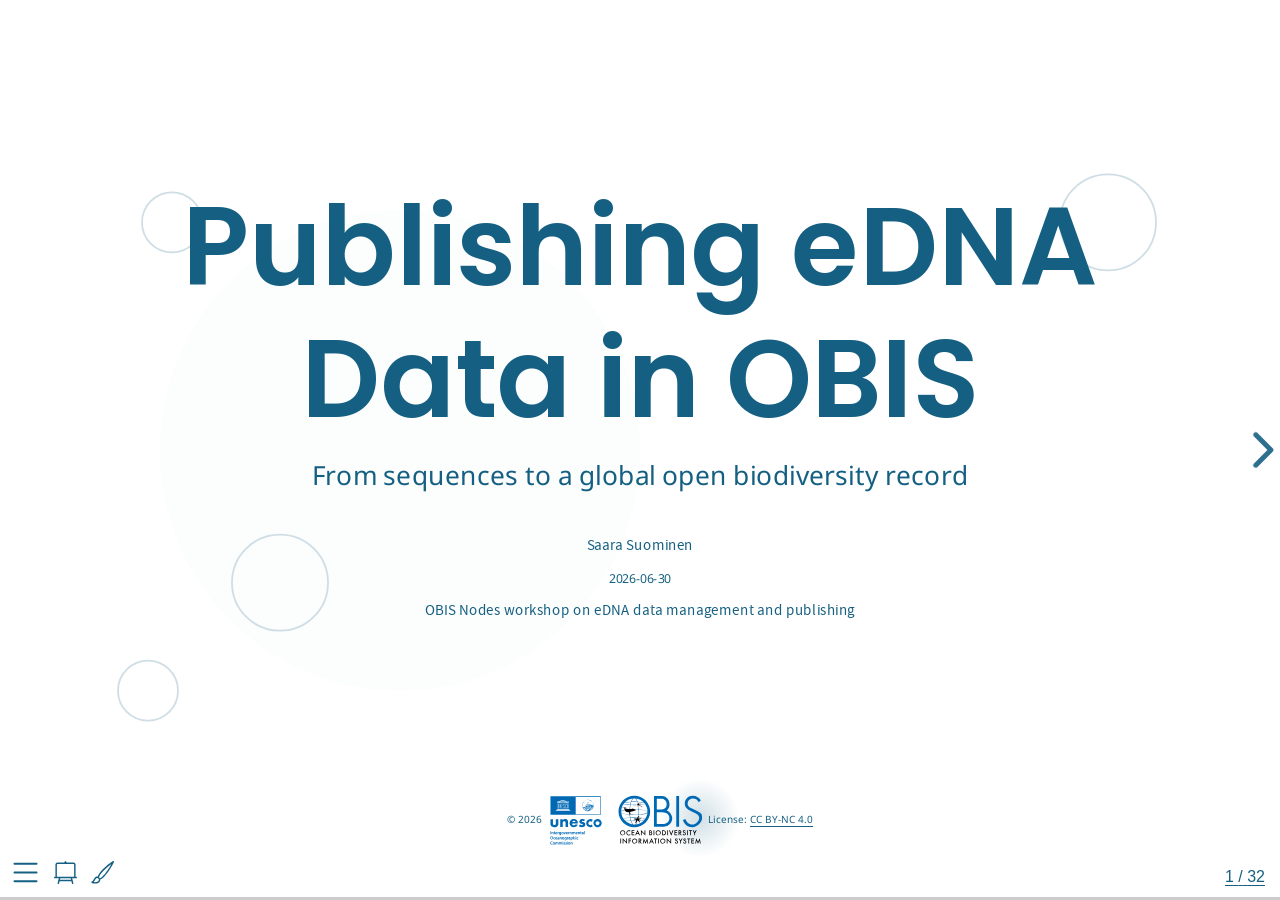
==== index.html @ 12ae2641 "deploy: 3bee31efe54fed327ced9668c7b5ffea0c33f665" ====
<!DOCTYPE html>
<html lang="en"><head>
<script src="site_libs/clipboard/clipboard.min.js"></script>
<script src="site_libs/quarto-html/tabby.min.js"></script>
<script src="site_libs/quarto-html/popper.min.js"></script>
<script src="site_libs/quarto-html/tippy.umd.min.js"></script>
<link href="site_libs/quarto-html/tippy.css" rel="stylesheet">
<link href="site_libs/quarto-html/light-border.css" rel="stylesheet">
<link href="site_libs/quarto-html/quarto-syntax-highlighting-15634bcf2e68342d4ad2dfa704d543f6.css" rel="stylesheet" id="quarto-text-highlighting-styles">
<script src="site_libs/quarto-contrib/glightbox/glightbox.min.js"></script>
<link href="site_libs/quarto-contrib/glightbox/glightbox.min.css" rel="stylesheet">
<link href="site_libs/quarto-contrib/glightbox/lightbox.css" rel="stylesheet"><meta charset="utf-8">
  <meta name="generator" content="quarto-1.9.38">

  <meta name="author" content="Saara Suominen">
  <meta name="dcterms.date" content="2026-06-30">
  <title>Publishing eDNA data in OBIS – Publishing eDNA Data in OBIS</title>
  <meta name="apple-mobile-web-app-capable" content="yes">
  <meta name="apple-mobile-web-app-status-bar-style" content="black-translucent">
  <meta name="viewport" content="width=device-width, initial-scale=1.0, maximum-scale=1.0, user-scalable=no, minimal-ui">
  <link rel="stylesheet" href="site_libs/revealjs/dist/reset.css">
  <link rel="stylesheet" href="site_libs/revealjs/dist/reveal.css">
  <style>
    /* Default styles provided by pandoc.
    ** See https://pandoc.org/MANUAL.html#variables-for-html for config info.
    */
    code{white-space: pre-wrap;}
    span.smallcaps{font-variant: small-caps;}
    div.columns{display: flex; gap: min(4vw, 1.5em);}
    div.column{flex: auto; overflow-x: auto;}
    div.hanging-indent{margin-left: 1.5em; text-indent: -1.5em;}
    ul.task-list{list-style: none;}
    ul.task-list li input[type="checkbox"] {
      width: 0.8em;
      margin: 0 0.8em 0.2em -1em; /* quarto-specific, see https://github.com/quarto-dev/quarto-cli/issues/4556 */ 
      vertical-align: middle;
    }
    /* CSS for syntax highlighting */
    html { -webkit-text-size-adjust: 100%; }
    pre > code.sourceCode { white-space: pre; position: relative; }
    pre > code.sourceCode > span { display: inline-block; line-height: 1.25; }
    pre > code.sourceCode > span:empty { height: 1.2em; }
    .sourceCode { overflow: visible; }
    code.sourceCode > span { color: inherit; text-decoration: inherit; }
    div.sourceCode { margin: 1em 0; }
    pre.sourceCode { margin: 0; }
    @media screen {
    div.sourceCode { overflow: auto; }
    }
    @media print {
    pre > code.sourceCode { white-space: pre-wrap; }
    pre > code.sourceCode > span { text-indent: -5em; padding-left: 5em; }
    }
    pre.numberSource code
      { counter-reset: source-line 0; }
    pre.numberSource code > span
      { position: relative; left: -4em; counter-increment: source-line; }
    pre.numberSource code > span > a:first-child::before
      { content: counter(source-line);
        position: relative; left: -1em; text-align: right; vertical-align: baseline;
        border: none; display: inline-block;
        -webkit-touch-callout: none; -webkit-user-select: none;
        -khtml-user-select: none; -moz-user-select: none;
        -ms-user-select: none; user-select: none;
        padding: 0 4px; width: 4em;
        color: #aaaaaa;
      }
    pre.numberSource { margin-left: 3em; border-left: 1px solid #aaaaaa;  padding-left: 4px; }
    div.sourceCode
      { color: #003b4f; background-color: #f1f3f5; }
    @media screen {
    pre > code.sourceCode > span > a:first-child::before { text-decoration: underline; }
    }
    code span { color: #003b4f; } /* Normal */
    code span.al { color: #ad0000; } /* Alert */
    code span.an { color: #5e5e5e; } /* Annotation */
    code span.at { color: #657422; } /* Attribute */
    code span.bn { color: #ad0000; } /* BaseN */
    code span.bu { } /* BuiltIn */
    code span.cf { color: #003b4f; font-weight: bold; } /* ControlFlow */
    code span.ch { color: #20794d; } /* Char */
    code span.cn { color: #8f5902; } /* Constant */
    code span.co { color: #5e5e5e; } /* Comment */
    code span.cv { color: #5e5e5e; font-style: italic; } /* CommentVar */
    code span.do { color: #5e5e5e; font-style: italic; } /* Documentation */
    code span.dt { color: #ad0000; } /* DataType */
    code span.dv { color: #ad0000; } /* DecVal */
    code span.er { color: #ad0000; } /* Error */
    code span.ex { } /* Extension */
    code span.fl { color: #ad0000; } /* Float */
    code span.fu { color: #4758ab; } /* Function */
    code span.im { color: #00769e; } /* Import */
    code span.in { color: #5e5e5e; } /* Information */
    code span.kw { color: #003b4f; font-weight: bold; } /* Keyword */
    code span.op { color: #5e5e5e; } /* Operator */
    code span.ot { color: #003b4f; } /* Other */
    code span.pp { color: #ad0000; } /* Preprocessor */
    code span.sc { color: #5e5e5e; } /* SpecialChar */
    code span.ss { color: #20794d; } /* SpecialString */
    code span.st { color: #20794d; } /* String */
    code span.va { color: #111111; } /* Variable */
    code span.vs { color: #20794d; } /* VerbatimString */
    code span.wa { color: #5e5e5e; font-style: italic; } /* Warning */
  </style>
  <link rel="stylesheet" href="site_libs/revealjs/dist/theme/quarto-2c571535081efe4aded98407bafecb82.css">
  <link rel="stylesheet" href="custom.css">
  <link href="site_libs/revealjs/plugin/quarto-line-highlight/line-highlight.css" rel="stylesheet">
  <link href="site_libs/revealjs/plugin/reveal-menu/menu.css" rel="stylesheet">
  <link href="site_libs/revealjs/plugin/reveal-menu/quarto-menu.css" rel="stylesheet">
  <link href="site_libs/revealjs/plugin/reveal-chalkboard/font-awesome/css/all.css" rel="stylesheet">
  <link href="site_libs/revealjs/plugin/reveal-chalkboard/style.css" rel="stylesheet">
  <link href="site_libs/revealjs/plugin/quarto-support/footer.css" rel="stylesheet">
  <style type="text/css">
    .reveal div.sourceCode {
      margin: 0;
      overflow: auto;
    }
    .reveal div.hanging-indent {
      margin-left: 1em;
      text-indent: -1em;
    }
    .reveal .slide:not(.center) {
      height: 100%;
    }
    .reveal .slide.scrollable {
      overflow-y: auto;
    }
    .reveal .footnotes {
      height: 100%;
      overflow-y: auto;
    }
    .reveal .slide .absolute {
      position: absolute;
      display: block;
    }
    .reveal .footnotes ol {
      counter-reset: ol;
      list-style-type: none; 
      margin-left: 0;
    }
    .reveal .footnotes ol li:before {
      counter-increment: ol;
      content: counter(ol) ". "; 
    }
    .reveal .footnotes ol li > p:first-child {
      display: inline-block;
    }
    .reveal .slide ul,
    .reveal .slide ol {
      margin-bottom: 0.5em;
    }
    .reveal .slide ul li,
    .reveal .slide ol li {
      margin-top: 0.4em;
      margin-bottom: 0.2em;
    }
    .reveal .slide ul[role="tablist"] li {
      margin-bottom: 0;
    }
    .reveal .slide ul li > *:first-child,
    .reveal .slide ol li > *:first-child {
      margin-block-start: 0;
    }
    .reveal .slide ul li > *:last-child,
    .reveal .slide ol li > *:last-child {
      margin-block-end: 0;
    }
    .reveal .slide .columns:nth-child(3) {
      margin-block-start: 0.8em;
    }
    .reveal blockquote {
      box-shadow: none;
    }
    .reveal .tippy-content>* {
      margin-top: 0.2em;
      margin-bottom: 0.7em;
    }
    .reveal .tippy-content>*:last-child {
      margin-bottom: 0.2em;
    }
    .reveal .slide > img.stretch.quarto-figure-center,
    .reveal .slide > img.r-stretch.quarto-figure-center {
      display: block;
      margin-left: auto;
      margin-right: auto; 
    }
    .reveal .slide > img.stretch.quarto-figure-left,
    .reveal .slide > img.r-stretch.quarto-figure-left  {
      display: block;
      margin-left: 0;
      margin-right: auto; 
    }
    .reveal .slide > img.stretch.quarto-figure-right,
    .reveal .slide > img.r-stretch.quarto-figure-right  {
      display: block;
      margin-left: auto;
      margin-right: 0; 
    }
  </style>
  <link rel="stylesheet" href="https://cdnjs.cloudflare.com/ajax/libs/font-awesome/6.4.0/css/all.min.css">
</head>
<body class="quarto-light">
  <div class="reveal">
    <div class="slides">

<section id="title-slide" class="quarto-title-block center">
  <h1 class="title">Publishing eDNA Data in OBIS</h1>
  <p class="subtitle">From sequences to a global open biodiversity record</p>

<div class="quarto-title-authors">
<div class="quarto-title-author">
<div class="quarto-title-author-name">
Saara Suominen 
</div>
</div>
</div>

  <p class="date">2026-06-30</p>
</section>
<section>
<section id="agenda" class="title-slide slide level1 center">
<h1>Agenda</h1>
<table class="caption-top">
<thead>
<tr class="header">
<th>Time (min)</th>
<th></th>
</tr>
</thead>
<tbody>
<tr class="odd">
<td>00:00</td>
<td>Welcome and housekeeping</td>
</tr>
<tr class="even">
<td>00:10</td>
<td>Introduction to DNA-derived data</td>
</tr>
<tr class="odd">
<td>00:30</td>
<td>Dataset exercise introduction</td>
</tr>
<tr class="even">
<td>00:35</td>
<td>Exercise: samples.xlsx (Event &amp; eMoF table)</td>
</tr>
<tr class="odd">
<td>00:45</td>
<td>Exercise: seqtab.txt (Occurrence)</td>
</tr>
<tr class="even">
<td>01:00</td>
<td>Exercise: taxonomy.txt (Occurrence)</td>
</tr>
<tr class="odd">
<td>01:15</td>
<td>Exercise: sequences (DNA-derived data)</td>
</tr>
<tr class="even">
<td>01:25</td>
<td>Exercise: methods (DNA-derived data)</td>
</tr>
<tr class="odd">
<td>01:35</td>
<td>Q &amp; A</td>
</tr>
</tbody>
</table>
</section>
<section id="what-is-obis" class="slide level2 center">
<h2>What is OBIS?</h2>
<div class="columns">
<div class="column" style="width:60%;">
<p><strong>Ocean Biodiversity Information System</strong></p>
<ul>
<li>Global open-access data system for marine life<br>
</li>
<li>UNESCO Intergovernmental Oceanographic Commission<br>
</li>
<li>&gt; 199 M occurrence records from &gt;7,000 datasets<br>
</li>
<li>Data flows to GBIF — easy to publish once, reach both</li>
</ul>
<p><em>Free to use. Free to contribute.</em></p>
</div><div class="column" style="width:40%;">
<p><a href="https://manual.obis.org/images/logo_simple.png" class="lightbox" data-gallery="quarto-lightbox-gallery-1"><img data-src="https://manual.obis.org/images/logo_simple.png"></a></p>
<p>🌐 <a href="https://obis.org">obis.org</a><br>
📖 <a href="https://manual.obis.org">manual.obis.org</a></p>
</div></div>
<aside class="notes">
<p>OBIS is endorsed by UNESCO’s IOC. Data published there can flow to GBIF as well, giving you double visibility with a single submission. Emphasize that OBIS is not just a repository but actively feeds into global biodiversity assessments, climate analyses, and conservation planning.</p>
<style type="text/css">
        span.MJX_Assistive_MathML {
          position:absolute!important;
          clip: rect(1px, 1px, 1px, 1px);
          padding: 1px 0 0 0!important;
          border: 0!important;
          height: 1px!important;
          width: 1px!important;
          overflow: hidden!important;
          display:block!important;
      }</style></aside>
</section>
<section id="a-mature-global-community" class="slide level2 center">
<h2>A Mature Global Community</h2>
<link href="https://unpkg.com/maplibre-gl@3.1.0/dist/maplibre-gl.css" rel="stylesheet">
<script src="https://unpkg.com/maplibre-gl@3.1.0/dist/maplibre-gl.js"></script>
<script src="obis_nodes_map.js"></script>
<div id="nodesmap" style="position: absolute; top: 100px; left: 0; width: 100%; height: 80%; opacity: 0.25; z-index: 1;">

</div>
<div style="position: relative; z-index: 10;">
<p>OBIS is the world’s largest <strong>open-access repository</strong><br>for marine biodiversity data.</p>
<p><br> <br></p>
<div style="text-align: right;">
<p><strong>36 nodes</strong> <br> across <strong>99 countries</strong> <br> representing <strong>1,000+ institutions</strong> <br> and <strong>6,000+ scientists</strong>.</p>
</div>
</div>
<script>
setTimeout(() => initOBISMap('nodesmap', '#156082'), 300);
</script>
<aside class="notes">
<p>OBIS sits within UNESCO’s IOC (IODE, est. 1961), working alongside ODIS for interoperability and OTGA for training. Strong partnerships include GBIF, TDWG, EMODnet, GOOS, and DataONE.</p>
<p>Current stats: 136M species observations, 12M records from ABNJ, 28M DNA sequences (Jan 2026).</p>
<p>This data supports multiple agreements: Paris Agreement, 30x30, GBF (Targets 3, 6, 8, 20, 21), SDG14, and now BBNJ.</p>
<p>Recognition: CBD COP16 recognized OBIS, GOOS, and ODIS as ocean components of the Global Biodiversity Observing System.</p>
<p>OBIS is listed in KMGBF Targets 20 and 21.</p>
<p>OBIS data supports: IPBES Global Assessment, UN World Ocean Assessments, UNESCO IOC Global HAB reports, State of the Ocean reports, TWAP Open Ocean component (UNEP), and CBD EBSA.</p>
<style type="text/css">
        span.MJX_Assistive_MathML {
          position:absolute!important;
          clip: rect(1px, 1px, 1px, 1px);
          padding: 1px 0 0 0!important;
          border: 0!important;
          height: 1px!important;
          width: 1px!important;
          overflow: hidden!important;
          display:block!important;
      }</style></aside>
</section>
<section id="edna-data-in-obis" class="slide level2 center">
<h2>eDNA data in OBIS</h2>
<div class="quarto-figure quarto-figure-center">
<figure>
<p><a href="assets/OBISnumbers202606.png" class="lightbox" data-gallery="quarto-lightbox-gallery-2"><img data-src="assets/OBISnumbers202606.png" class="quarto-figure quarto-figure-center" style="width:80.0%"></a></p>
</figure>
</div>
<ul>
<li>OBIS currently holds 128 datasets with eDNA-derived occurrences, including 44,5 million records</li>
<li>That is 1.8% of all datasets, but 22% of all occurrence records in OBIS</li>
</ul>
<aside class="notes">
<p>OBIS is endorsed by UNESCO’s IOC. Data published there can flow to GBIF as well, giving you double visibility with a single submission. Emphasize that OBIS is not just a repository but actively feeds into global biodiversity assessments, climate analyses, and conservation planning.</p>
<style type="text/css">
        span.MJX_Assistive_MathML {
          position:absolute!important;
          clip: rect(1px, 1px, 1px, 1px);
          padding: 1px 0 0 0!important;
          border: 0!important;
          height: 1px!important;
          width: 1px!important;
          overflow: hidden!important;
          display:block!important;
      }</style></aside>
</section>
<section id="what-is-environmental-dna-metabarcoding" class="slide level2 center">
<h2>What is Environmental DNA Metabarcoding?</h2>
<div class="columns">
<div class="column" style="width:45%;">
<p><strong>Environmental DNA (eDNA)</strong></p>
<blockquote>
<p><em>“Any DNA collected from an environmental sample without first isolating targeted organisms”</em><br>
— Taberlet 2012</p>
</blockquote>
<ul>
<li>Environments: water, soil, sediment, air</li>
<li>Free DNA, particle-bound DNA, organelles, cells, tissue</li>
<li>From viruses to fish, crustaceans, and plants</li>
</ul>
</div><div class="column" style="width:55%;">
<div class="callout callout-note no-icon callout-titled callout-style-default">
<div class="callout-body">
<div class="callout-title">
<p><strong><span style="color:#02C39A">Barcoding</span> + <span style="color:#E8A020">Meta</span></strong></p>
</div>
<div class="callout-content">
<p><strong>Barcoding</strong> = species ID via a genetic marker sequence<br>
<strong>Meta</strong> = all together (all organisms at once)</p>
</div>
</div>
</div>
<div class="callout callout-tip no-icon callout-titled callout-style-default">
<div class="callout-body">
<div class="callout-title">
<p><strong>Choosing the right barcode</strong></p>
</div>
<div class="callout-content">
<ul>
<li>Defines which organisms can be identified</li>
<li>Trade-off: broad groups vs species-level precision</li>
<li>Common markers: 12S, 16S, 18S, COI, ITS</li>
</ul>
</div>
</div>
</div>
</div></div>
<aside class="notes">
<p>Environmental DNA is any DNA collected from an environmental sample without first isolating target organisms (Taberlet 2012). Metabarcoding combines ‘meta’ — all together — with barcoding, which is species identification using a short genetic marker. The choice of marker determines which organisms are detected, and there is always a trade-off between taxonomic breadth and species-level resolution.</p>
<style type="text/css">
        span.MJX_Assistive_MathML {
          position:absolute!important;
          clip: rect(1px, 1px, 1px, 1px);
          padding: 1px 0 0 0!important;
          border: 0!important;
          height: 1px!important;
          width: 1px!important;
          overflow: hidden!important;
          display:block!important;
      }</style></aside>
</section>
<section id="what-is-special-about-edna-data" class="slide level2 center">
<h2>What is special about eDNA data?</h2>
<div class="columns">
<div class="column" style="width:48%;">
<p><strong>Enormous potential…</strong></p>
<ul>
<li>Expands access to biodiversity data at scale</li>
<li>Captures environmental, specimen, and bulk-sample DNA</li>
<li>Raw sequences already widely shared in NCBI</li>
</ul>
<hr>
<p><span style="color:#D94F8A;"><strong>…but NCBI alone is not enough</strong></span></p>
<ul>
<li>Raw sequences cannot be searched by species in time and space</li>
<li>No link to spatial coordinates or sampling date</li>
<li>Cannot support distribution maps, trend analyses, or MPA assessments</li>
</ul>
</div><div class="column" style="width:52%;">
<div style="color:white; padding:15px; border-radius:8px;">
<p><strong>Special considerations</strong></p>
<p>⚗️ Derived information — not a direct observation; extensive lab and bioinformatic processing</p>
<p>📚 Relies on reference databases — results depend on database completeness</p>
<p>❓ Large fraction of unknown sequences — no match in any database</p>
<p>📋 The DwC DNA Extension records how work was done, enabling future re-analysis</p>
</div>
</div></div>
<div style="text-align:center; color:#065A82; font-weight:bold; font-style:italic; margin-top:10px;">
<p>OBIS + GBIF + ALA accept genetic data linked to spatial coordinates and time</p>
</div>
<aside class="notes">
<p>Raw sequences deposited in NCBI lack coordinates and dates — they cannot answer where or when a species was detected. OBIS, GBIF, and ALA now accept DNA-derived occurrences linked to space and time. DNA data requires special care: it is derived, depends on reference databases, and often produces many unknown sequences. The Darwin Core DNA extension preserves methodological context for future re-analysis.</p>
<style type="text/css">
        span.MJX_Assistive_MathML {
          position:absolute!important;
          clip: rect(1px, 1px, 1px, 1px);
          padding: 1px 0 0 0!important;
          border: 0!important;
          height: 1px!important;
          width: 1px!important;
          overflow: hidden!important;
          display:block!important;
      }</style></aside>
</section>
<section id="the-edna-metabarcoding-workflow" class="slide level2 center">
<h2>The eDNA Metabarcoding Workflow</h2>
<div class="quarto-figure quarto-figure-center">
<figure>
<p><a href="assets/ednaworkflow.png" class="lightbox" data-gallery="quarto-lightbox-gallery-3"><img data-src="assets/ednaworkflow.png" class="quarto-figure quarto-figure-center" style="width:80.0%"></a></p>
</figure>
</div>
<div style="font-size:0.6em; color:#5A8FA8; text-align:center; margin-top:8px;">
<p><em>Figure adapted from NatureMetrics and Gill et al.&nbsp;2016 · Emilie Boulanger</em></p>
</div>
<aside class="notes">
<p>The metabarcoding workflow has six main stages. 1 — Sample collection. 2 — DNA extraction and PCR amplification with specific primers. 3 — High-throughput sequencing generating millions of reads simultaneously. 4 — Bioinformatic treatment: quality filtering and OTU/ASV clustering. 5 — Taxonomic assignment against reference databases. 6 — Ecological analyses producing a presence/absence or abundance matrix across samples.</p>
<style type="text/css">
        span.MJX_Assistive_MathML {
          position:absolute!important;
          clip: rect(1px, 1px, 1px, 1px);
          padding: 1px 0 0 0!important;
          border: 0!important;
          height: 1px!important;
          width: 1px!important;
          overflow: hidden!important;
          display:block!important;
      }</style></aside>
</section>
<section id="key-metadata-edna-metabarcoding" class="slide level2 center">
<h2>Key Metadata: eDNA Metabarcoding</h2>
<p><em>From field collection to taxonomy — what to capture at each step</em></p>
<div class="columns">
<div class="column" style="width:50%;">
<div style="color:white; padding:12px; border-radius:8px; margin-bottom:8px;">
<p><strong>Field Sampling</strong></p>
<ul>
<li>Date, Coordinates, Environmental measurements</li>
</ul>
<p><span style="color:#E8A020; font-weight:bold;">DwC terms:</span><br>
<code>eventID</code> · <code>eventDate</code> · <code>decimalLatitude</code> · <code>decimalLongitude</code><br>
<code>samplingProtocol</code> · <code>materialSampleID</code> · <code>Env_broad_scale</code></p>
</div>
<div style="color:white; padding:12px; border-radius:8px;">
<p><strong>Biomarker / PCR</strong></p>
<ul>
<li>Primers, Target gene, PCR conditions</li>
</ul>
<p><span style="color:#E8A020; font-weight:bold;">DwC terms:</span><br>
<code>target_gene</code> · <code>target_subfragment</code> · <code>pcr_cond</code><br>
<code>pcr_primer_forward/reverse</code> · <code>pcr_primer_name</code> · <code>pcr_primer_reference</code></p>
</div>
</div><div class="column" style="width:50%;">
<div style="color:white; padding:12px; border-radius:8px; margin-bottom:8px;">
<p><strong>DNA Extraction</strong></p>
<ul>
<li>Concentration, Extraction method, Extracted amount</li>
</ul>
<p><span style="color:#E8A020; font-weight:bold;">DwC terms:</span><br>
<code>samplingProtocol</code> · <code>Concentration</code> · <code>concentrationUnit</code><br>
<code>ratioOfAbsorbance260_230</code> · <code>ratioOfAbsorbance260_280</code></p>
</div>
<div style="color:white; padding:12px; border-radius:8px;">
<p><strong>Sequences &amp; Taxonomy</strong></p>
<ul>
<li>Sequencing platform, Pipeline, Reference library</li>
</ul>
<p><span style="color:#E8A020; font-weight:bold;">DwC terms:</span><br>
<code>seq_meth</code> · <code>lib_layout</code> · <code>associatedSequences</code><br>
<code>DNA_sequence</code> · <code>otu_seq_comp_appr</code> · <code>scientificName</code> · <code>taxonID</code> · <code>otu_db</code></p>
</div>
</div></div>
<aside class="notes">
<p>At field sampling: map to eventID, decimalLatitude/Longitude, samplingProtocol, Env_broad_scale. At DNA extraction: Concentration and ratioOfAbsorbance fields. At PCR stage: target_gene, pcr_primer_forward/reverse, pcr_cond. At sequences/taxonomy: seq_meth, DNA_sequence, scientificName, taxonID, otu_db.</p>
<style type="text/css">
        span.MJX_Assistive_MathML {
          position:absolute!important;
          clip: rect(1px, 1px, 1px, 1px);
          padding: 1px 0 0 0!important;
          border: 0!important;
          height: 1px!important;
          width: 1px!important;
          overflow: hidden!important;
          display:block!important;
      }</style></aside>
</section>
<section id="key-metadata-quantitative-pcr-qpcr" class="slide level2 center">
<h2>Key Metadata: Quantitative PCR (qPCR)</h2>
<p><span style="color:#E8A020; font-style:italic;">Targeted species detection — additional fields vs metabarcoding · Category 3</span></p>
<div class="columns">
<div class="column" style="width:50%;">
<div style="color:white; padding:12px; border-radius:8px; margin-bottom:8px;">
<p><strong>Field Sampling</strong></p>
<p><span style="color:#E8A020; font-weight:bold;">DwC / DNA Ext. terms:</span><br>
<code>eventID</code> · <code>eventDate</code> · <code>decimalLatitude</code> · <code>decimalLongitude</code><br>
<code>samplingProtocol</code> · <code>materialSampleID</code><br>
<code>Env_broad_scale</code> · <code>Samp_size</code> · <code>Size_frac</code></p>
</div>
<div style="color:white; padding:12px; border-radius:8px;">
<p><strong>PCR Protocol</strong></p>
<p><span style="color:#E8A020; font-weight:bold;">DwC / DNA Ext. terms:</span><br>
<code>Pcr_cond</code> · <code>probeReporter</code> · <code>probeQuencher</code><br>
<code>estimatedNumberOfCopies</code><br>
<code>amplificationReactionVolume</code> · <code>amplificationReactionVolumeUnit</code></p>
</div>
</div><div class="column" style="width:50%;">
<div style="color:white; padding:12px; border-radius:8px; margin-bottom:8px;">
<p><strong>DNA Extraction</strong></p>
<p><span style="color:#E8A020; font-weight:bold;">DwC / DNA Ext. terms:</span><br>
<code>samplingProtocol</code> · <code>Concentration</code> · <code>concentrationUnit</code><br>
<code>ratioOfAbsorbance260_230/280</code><br>
<code>methodDetermConcentrationAndRatios</code></p>
</div>
<div style="color:white; padding:12px; border-radius:8px;">
<p><strong>Target &amp; Quantity</strong></p>
<p><span style="color:#E8A020; font-weight:bold;">DwC / DNA Ext. terms:</span><br>
<code>scientificName</code> · <code>scientificNameID</code><br>
<code>pcr_primer_forward/reverse/reference</code><br>
<code>target_gene</code> · <code>target_subfragment</code><br>
<code>organismQuantityType</code> · <code>thresholdQuantificationCycle</code><br>
<code>baselineValue</code> · <code>Pcr_primer_lod</code></p>
</div>
</div></div>
<div style="font-size:0.65em; color:#5A8FA8; text-align:center; margin-top:6px;">
<p><em>Category 3 — Targeted species detection · <code>basisOfRecord = MaterialSample</code></em></p>
</div>
<aside class="notes">
<p>qPCR = Category 3 — targeted species detection. Adds qPCR-specific fields: probeReporter, probeQuencher, estimatedNumberOfCopies, thresholdQuantificationCycle, and baselineValue. Key difference from metabarcoding: you are detecting one specific taxon, so scientificName and scientificNameID are required from the start. Use basisOfRecord = MaterialSample.</p>
<style type="text/css">
        span.MJX_Assistive_MathML {
          position:absolute!important;
          clip: rect(1px, 1px, 1px, 1px);
          padding: 1px 0 0 0!important;
          border: 0!important;
          height: 1px!important;
          width: 1px!important;
          overflow: hidden!important;
          display:block!important;
      }</style></aside>
</section>
<section id="why-publish-edna-data" class="slide level2 center">
<h2>Why publish eDNA data?</h2>
<style>
.reveal table {
  font-size: 18px !important;
  width: 100%;
}
.reveal table th,
.reveal table td {
  padding: 15px !important;
}
</style>
<div class="columns" style="display: flex !important; height: 90%;">
<div class="column" style="width:55%;">
<p><strong>eDNA captures what other methods miss</strong></p>
<ul>
<li>Cryptic and rare marine taxa<br>
</li>
<li>Non-invasive, scalable sampling<br>
</li>
<li>Community-level biodiversity signals</li>
</ul>
<p><strong>Shared eDNA data is powerful data</strong></p>
<ul>
<li>Data contributes to global analyses</li>
<li>Data has long-term value</li>
<li><strong>Your sequences become findable</strong> via OBIS sequence search tools</li>
</ul>
</div><div class="column" style="display: flex; justify-content: center; align-items: center;">
<table class="caption-top">
<thead>
<tr class="header">
<th>Benefit</th>
<th>Why it matters</th>
</tr>
</thead>
<tbody>
<tr class="odd">
<td>Open DOI</td>
<td>Citable in publications</td>
</tr>
<tr class="even">
<td>Long-term archive</td>
<td>FAIR data</td>
</tr>
<tr class="odd">
<td>Global reach</td>
<td>OBIS + GBIF</td>
</tr>
<tr class="even">
<td>Sequence search</td>
<td>Reuse &amp; reanalysis</td>
</tr>
</tbody>
</table>
</div></div>
<aside class="notes">
<p>Mention the OBIS sequence search prototype at sequence.obis.org — users can search for similar sequences across all OBIS datasets. This is only possible because sequences are published in standardized form.</p>
<style type="text/css">
        span.MJX_Assistive_MathML {
          position:absolute!important;
          clip: rect(1px, 1px, 1px, 1px);
          padding: 1px 0 0 0!important;
          border: 0!important;
          height: 1px!important;
          width: 1px!important;
          overflow: hidden!important;
          display:block!important;
      }</style></aside>
</section>
<section id="the-data-standard" class="slide level2 center">
<h2>The data standard</h2>
<h3 id="darwin-core-dna-derived-data-extension">Darwin Core + DNA Derived Data Extension</h3>
<ul>
<li><strong>Darwin Core</strong>: shared vocabulary for biodiversity data<br>
</li>
<li><strong>DNA Extension</strong>: adds MIxS terms for sequences, primers, methods<br>
</li>
<li>Developed jointly by GBIF, OBIS, and the genomics community</li>
</ul>
<div class="columns" style="display: flex; height: 90%;">
<div class="column" style="width:55%;">
<p><a href="assets/dwca.png" class="lightbox" data-gallery="quarto-lightbox-gallery-4"><img data-src="assets/dwca.png"></a></p>
</div><div class="column" style="display: flex; align-items: center;">
<div class="bordered-box">
<p><strong>meta.xml</strong> ← links all tables<br>
<strong>eml.xml</strong> ← metadata (who, what, where, when, how)<br>
<strong>occurrence.csv</strong> ← the occurrence records<br>
<strong>dna_derived.csv</strong> ← the DNA extension</p>
</div>
</div></div>
<aside class="notes">
<p>MIxS = Minimum Information about any (x) Sequence. The extension incorporates these community standards so the same fields used in INSDC/GenBank submissions can be reused here.</p>
<style type="text/css">
        span.MJX_Assistive_MathML {
          position:absolute!important;
          clip: rect(1px, 1px, 1px, 1px);
          padding: 1px 0 0 0!important;
          border: 0!important;
          height: 1px!important;
          width: 1px!important;
          overflow: hidden!important;
          display:block!important;
      }</style></aside>
</section>
<section id="the-dna-publishing-guide" class="slide level2 center">
<h2>The DNA publishing guide</h2>
<p><em><a href="https://doi.org/10.35035/DOC-VF1A-NR22">Publishing DNA-derived data through biodiversity data platforms</a></em></p>
<div class="columns">
<div class="column" style="width:75%;">
<div class="quarto-figure quarto-figure-right">
<figure>
<p><a href="assets/dna_publishing_guide.png" class="lightbox" data-gallery="quarto-lightbox-gallery-5"><img data-src="assets/dna_publishing_guide.png" class="quarto-figure quarto-figure-right" style="width:60.0%"></a></p>
</figure>
</div>
</div><div class="column" style="width:25%;">
<div class="quarto-figure quarto-figure-center">
<figure>
<p><a href="https://api.qrserver.com/v1/create-qr-code/?size=200x200&amp;data=https://doi.org/10.35035/DOC-VF1A-NR22.png" class="lightbox" data-gallery="quarto-lightbox-gallery-6"><img data-src="https://api.qrserver.com/v1/create-qr-code/?size=200x200&amp;data=https://doi.org/10.35035/DOC-VF1A-NR22.png" class="quarto-figure quarto-figure-center" width="180"></a></p>
</figure>
</div>
</div></div>
</section>
<section id="five-data-categories" class="slide level2 center">
<h2>Five data categories</h2>
<p>Which one fits your data?</p>
<table class="caption-top">
<colgroup>
<col style="width: 33%">
<col style="width: 33%">
<col style="width: 33%">
</colgroup>
<thead>
<tr class="header">
<th>#</th>
<th>Category</th>
<th>Example</th>
</tr>
</thead>
<tbody>
<tr class="odd">
<td><strong>1</strong></td>
<td><strong>DNA-derived occurrences</strong></td>
<td>Metabarcoding (ASVs/OTUs assigned to taxa)</td>
</tr>
<tr class="even">
<td>2</td>
<td>Enriched occurrences</td>
<td>Voucher specimen + barcoded</td>
</tr>
<tr class="odd">
<td><strong>3</strong></td>
<td><strong>Targeted species detection</strong></td>
<td>qPCR / ddPCR assays</td>
</tr>
<tr class="even">
<td>4</td>
<td>Name references</td>
<td>Sequence in GenBank only</td>
</tr>
<tr class="odd">
<td>5</td>
<td>Metadata only</td>
<td>Dataset without sequences</td>
</tr>
</tbody>
</table>
<p>🔎 Use the <a href="https://docs.gbif.org/publishing-dna-derived-data/1.0/en/#data-packaging-and-mapping">GBIF decision tree</a> to confirm your category</p>
<aside class="notes">
<p>Categories 1 and 3 are by far the most common for eDNA researchers. Category 1 covers metabarcoding; Category 3 covers targeted detection methods like qPCR/ddPCR where no sequences are produced.</p>
<style type="text/css">
        span.MJX_Assistive_MathML {
          position:absolute!important;
          clip: rect(1px, 1px, 1px, 1px);
          padding: 1px 0 0 0!important;
          border: 0!important;
          height: 1px!important;
          width: 1px!important;
          overflow: hidden!important;
          display:block!important;
      }</style></aside>
</section>
<section id="from-raw-outputs-long-format" class="slide level2 center">
<h2>From raw outputs → long format</h2>
<p><strong>DNA data is more complex than a lat/lon + species name</strong></p>
<p><strong>Your typical metabarcoding outputs:</strong></p>
<table class="caption-top">
<thead>
<tr class="header">
<th>File</th>
<th>Content</th>
</tr>
</thead>
<tbody>
<tr class="odd">
<td>OTU/ASV table</td>
<td>Sequences × Samples (read counts)</td>
</tr>
<tr class="even">
<td>Taxonomy table</td>
<td>Sequence [ID] → taxon assignment</td>
</tr>
<tr class="odd">
<td>Sample metadata</td>
<td>Location, date, method</td>
</tr>
<tr class="even">
<td>FASTA file</td>
<td>Actual DNA sequences</td>
</tr>
</tbody>
</table>
<p><strong>The transformation:</strong></p>
<blockquote>
<p>One row = one unique sequence <strong>in</strong> one sample = one occurrence record</p>
</blockquote>
<aside class="notes">
<p>The most common stumbling block is this “wide to long” transformation. The OBIS manual has a clear diagram. The Metabarcoding Data Toolkit (MDT) can automate this for common pipeline outputs.</p>
<style type="text/css">
        span.MJX_Assistive_MathML {
          position:absolute!important;
          clip: rect(1px, 1px, 1px, 1px);
          padding: 1px 0 0 0!important;
          border: 0!important;
          height: 1px!important;
          width: 1px!important;
          overflow: hidden!important;
          display:block!important;
      }</style></aside>
</section>
<section id="example-transformation" class="slide level2 center">
<h2>Example transformation</h2>
<div class="columns">
<div class="quarto-figure quarto-figure-center">
<figure>
<p><a href="assets/DNA_4tables-to-one.jpg" class="lightbox" data-gallery="quarto-lightbox-gallery-7"><img data-src="assets/DNA_4tables-to-one.jpg" class="quarto-figure quarto-figure-center" style="width:90.0%"></a></p>
</figure>
</div>
</div>
</section>
<section id="key-fields-to-include-occurrence-core" class="slide level2 center">
<h2>Key fields to include: Occurrence core</h2>
<div class="columns">
<div class="column" style="width:50%;">
<p><strong>Occurrence core table (mandatory fields)</strong></p>
<ul>
<li><code>occurrenceID</code> — <span class="small-note">unique, stable ID</span></li>
<li><code>scientificName</code> — <span class="small-note">WoRMS</span></li>
<li><code>basisOfRecord</code> = <span class="small-note">“MaterialSample”</span><br>
</li>
<li><code>eventDate</code>, <code>decimalLatitude</code>, <code>decimalLongitude</code><br>
</li>
<li><code>occurrenceStatus</code> = <span class="small-note">“present”</span></li>
</ul>
</div><div class="column" style="width:50%;">
<p><strong>Occurrence core table (strongly recommended fields)</strong></p>
<ul>
<li><code>scientificNameID</code> <span class="small-note">(WoRMS AphiaID)</span><br>
</li>
<li><code>organismQuantity</code> <span class="small-note">(read count of sequence)</span><br>
</li>
<li><code>associatedSequences</code> <span class="small-note">(link to e.g.&nbsp;GenBank or ENA accession)</span></li>
<li><code>organismQuantityType</code> = <span class="small-note">“DNA sequence reads”</span></li>
<li><code>sampleSizeValue</code> <span class="small-note">(total read count in sample)</span><br>
</li>
<li><code>sampleSizeUnit</code> = <span class="small-note">“DNA sequence reads”</span></li>
<li><code>samplingProtocol</code> - <span class="small-note">(link to your SOP)</span></li>
</ul>
</div></div>
</section>
<section id="worms-taxon-matching" class="slide level2 center">
<h2>WoRMS Taxon Matching</h2>
<div class="columns">
<div class="column" style="width:45%;">
<p>Options for taxon matching:</p>
<ul>
<li><a href="https://www.marinespecies.org/aphia.php?p=match">WoRMS Taxon Match Tool</a></li>
<li>Programmatically:
<ul>
<li><a href="https://iobis.github.io/obistools/#taxon-matching">obistools</a>::match_taxa</li>
<li><a href="https://docs.ropensci.org/worrms/reference/wm_records_taxamatch.html">worrms</a>::wm_records_taxamatch</li>
<li><a href="https://github.com/iobis/pyworms">pyworms</a></li>
</ul></li>
</ul>
<div class="callout callout-tip callout-titled callout-style-default">
<div class="callout-body">
<div class="callout-title">
<div class="callout-icon-container">
<i class="callout-icon"></i>
</div>
<p><strong>No WoRMS match?</strong></p>
</div>
<div class="callout-content">
<p>Use the highest-rank taxon that does have a match (e.g.&nbsp;family or order). Keep the sequence — it can be re-identified later as reference databases improve.</p>
</div>
</div>
</div>
</div><div class="column" style="width:55%;">
<p><a href="./assets/worms-dropdown.png" class="lightbox" data-gallery="quarto-lightbox-gallery-8"><img data-src="./assets/worms-dropdown.png"></a></p>
<div class="callout callout-note no-icon callout-titled callout-style-default">
<div class="callout-body">
<div class="callout-title">
<p><strong><span style="color:#02C39A">Still no match?</span></strong></p>
</div>
<div class="callout-content">
<p>Uknown sequences should be recorded as: <code>scientificName</code> = “Biota incertae sedis” <code>scientificNameID</code> = urn:lsid:marinespecies.org:taxname:12</p>
</div>
</div>
</div>
</div></div>
</section>
<section id="key-fields-to-include-dna-extension" class="slide level2 center">
<h2>Key fields to include: DNA Extension</h2>
<div class="columns">
<div class="column" style="width:50%;">
<p><strong>DNA Extension (example key fields)</strong></p>
<ul>
<li><code>DNA_sequence</code> — <span class="small-note">ASV/OTU sequence</span></li>
<li><code>target_gene</code> — <span class="small-note">e.g.&nbsp;“COI”, “18S rRNA”</span></li>
<li><code>pcr_primer_name_forward</code> — <span class="small-note">and reverse</span></li>
<li><code>seq_meth</code> — <span class="small-note">e.g.&nbsp;“Illumina MiSeq”</span></li>
<li><code>otu_class_appr</code> — <span class="small-note">e.g.&nbsp;“DADA2 v1.18”</span></li>
<li><code>otu_db</code> — <span class="small-note">reference database</span></li>
<li><code>sop</code> — <span class="small-note">link to your protocol</span></li>
</ul>
</div><div class="column" style="width:50%;">
<p><a href="assets/eDNA_quickguide.png" class="lightbox" data-gallery="quarto-lightbox-gallery-9"><img data-src="assets/eDNA_quickguide.png"></a></p>
</div></div>
<aside class="notes">
<p>WoRMS = World Register of Marine Species. Every marine occurrence should have a WoRMS AphiaID as the taxonID. For freshwater / terrestrial taxa use the appropriate backbone (CoL, etc.). Unidentified sequences should still be included — they can be assigned taxon later.</p>
<style type="text/css">
        span.MJX_Assistive_MathML {
          position:absolute!important;
          clip: rect(1px, 1px, 1px, 1px);
          padding: 1px 0 0 0!important;
          border: 0!important;
          height: 1px!important;
          width: 1px!important;
          overflow: hidden!important;
          display:block!important;
      }</style></aside>
</section>
<section id="table-structure-options" class="slide level2 center">
<h2>Table structure options</h2>
<h3 id="option-a-occurrence-core">Option A — Occurrence Core</h3>
<pre><code>occurrence.csv 
  └── dna_derived.csv  (linked via occurrenceID)
  └── emof.csv         (linked via occurrenceID)</code></pre>
<p><br></p>
<h3 id="option-b-event-core-recommended-for-edna">Option B — Event Core (recommended for eDNA)</h3>
<pre><code>event.csv
  └── occurrence.csv        (linked via eventID)
       └── dna_derived.csv  (linked via occurrenceID)
  └── emof.csv              (linked via eventID or occurrenceID)</code></pre>
<p><strong>Why Event Core?</strong> Sample-level metadata (location, date, method) is recorded <strong>once</strong> per sampling event rather than repeated in every row.</p>
<aside class="notes">
<p>For a survey with 500 samples × 2000 ASVs = 1M rows, repeating location and date for every row is wasteful and error-prone. The Event Core avoids this. A new GBIF/OBIS data model is under development that will be even more flexible but is not yet implemented (as of 2025).</p>
<style type="text/css">
        span.MJX_Assistive_MathML {
          position:absolute!important;
          clip: rect(1px, 1px, 1px, 1px);
          padding: 1px 0 0 0!important;
          border: 0!important;
          height: 1px!important;
          width: 1px!important;
          overflow: hidden!important;
          display:block!important;
      }</style></aside>
</section>
<section id="dataset-structure-three-linked-tables" class="slide level2 center">
<h2>Dataset Structure: Three Linked Tables</h2>
<div class="columns">
<div class="column" style="width:33%;">
<div style="color:white; padding:14px; border-radius:8px; height:350px;">
<p><strong>Event Core</strong></p>
<ul>
<li><code>eventID</code></li>
<li><code>eventDate</code></li>
<li><code>decimalLatitude</code></li>
<li><code>decimalLongitude</code></li>
<li><code>env_medium</code></li>
<li><code>samplingProtocol</code></li>
</ul>
<p><em>→ the where, when &amp; how of collection</em></p>
</div>
</div><div class="column" style="width:33%;">
<div style="color:white; padding:14px; border-radius:8px; height:350px;">
<p><strong>Occurrence Extension</strong></p>
<ul>
<li><code>occurrenceID</code></li>
<li><code>eventID</code></li>
<li><code>scientificName</code></li>
<li><code>taxonID</code> (WoRMS)</li>
<li><code>basisOfRecord</code></li>
<li><code>occurrenceStatus</code></li>
</ul>
<p><em>→ what organism was detected</em></p>
</div>
</div><div class="column" style="width:33%;">
<div style="color:white; padding:14px; border-radius:8px; height:350px;">
<p><strong>DNA Derived Data Ext.</strong></p>
<ul>
<li><code>occurrenceID</code></li>
<li><code>DNA_sequence</code></li>
<li><code>target_gene</code></li>
<li><code>pcr_primer_forward</code></li>
<li><code>pcr_primer_reverse</code></li>
<li><code>seq_meth</code></li>
</ul>
<p><em>→ the molecular context</em></p>
</div>
</div></div>
<div style="text-align:center; color:#5A8FA8; font-style:italic; margin-top:10px;">
<p>Tables linked by <code>eventID</code> and <code>occurrenceID</code></p>
</div>
<aside class="notes">
<p>Your published dataset consists of up to three linked tables. The Event core captures sampling events — where, when, and how. The Occurrence extension records each taxon detection. The DNA Derived Data extension carries all molecular metadata. The tables are joined by eventID and occurrenceID. This avoids repeating sampling metadata for every sequence.</p>
<style type="text/css">
        span.MJX_Assistive_MathML {
          position:absolute!important;
          clip: rect(1px, 1px, 1px, 1px);
          padding: 1px 0 0 0!important;
          border: 0!important;
          height: 1px!important;
          width: 1px!important;
          overflow: hidden!important;
          display:block!important;
      }</style></aside>
</section>
<section id="example-usage-of-event-core-structure" class="slide level2 center">
<h2>Example usage of event core structure</h2>
<div class="columns">
<div class="column" style="width:30%;">
<ul>
<li><strong>Why Event Core?</strong> Sample-level metadata (location, date, method) is recorded <strong>once</strong> per sampling event rather than repeated in every row.</li>
</ul>
</div><div class="column" style="width:70%;">
<div class="quarto-figure quarto-figure-center">
<figure>
<p><a href="assets/dna_data_event_core_structure.png" class="lightbox" data-gallery="quarto-lightbox-gallery-10"><img data-src="assets/dna_data_event_core_structure.png" class="quarto-figure quarto-figure-center" style="width:50.0%"></a></p>
</figure>
</div>
</div></div>
</section>
<section id="emof-extension" class="slide level2 center">
<h2>eMoF extension</h2>
<ul>
<li>Table to record <strong>all types of measurements</strong> (abiotic, biotic, environmental, sampling…)</li>
<li>Measurements recorded in long format
<ul>
<li><code>measurementType</code>, <code>measurementValue</code>, <code>measurementUnit</code></li>
</ul></li>
<li>Linking sampling info to <code>eventID</code>s <strong>decreases duplication</strong></li>
<li>Use controlled vocabulary whenever possible!</li>
</ul>
<table class="caption-top" style="width:100%;">
<colgroup>
<col style="width: 16%">
<col style="width: 16%">
<col style="width: 16%">
<col style="width: 16%">
<col style="width: 16%">
<col style="width: 16%">
</colgroup>
<thead>
<tr class="header">
<th>eventID</th>
<th>occurrenceID</th>
<th>measurementType</th>
<th>measurementValue</th>
<th>measurementUnit</th>
<th>measurementTypeID</th>
</tr>
</thead>
<tbody>
<tr class="odd">
<td></td>
<td></td>
<td></td>
<td></td>
<td></td>
<td></td>
</tr>
<tr class="even">
<td></td>
<td></td>
<td></td>
<td></td>
<td></td>
<td></td>
</tr>
</tbody>
</table>
<p><a href="https://github.com/iobis/obis_edna_slides_node_training/blob/master/dataset/dwc_templates/emof.csv">eMoF template</a></p>
<aside class="notes">
<p>As some of us may already be familiar, eMoF is the extension table that holds ALL kinds of measurement or fact data including measurements on organisms, information about the sampling gear used, or environmental variables measured. A reminder that this data is organized in LONG format. All the measurements are organized in rows within the columns measurementType, measurementValue, and measurementUnit</p>
<style type="text/css">
        span.MJX_Assistive_MathML {
          position:absolute!important;
          clip: rect(1px, 1px, 1px, 1px);
          padding: 1px 0 0 0!important;
          border: 0!important;
          height: 1px!important;
          width: 1px!important;
          overflow: hidden!important;
          display:block!important;
      }</style></aside>
</section>
<section id="controlled-vocabulary" class="slide level2 center">
<h2>Controlled Vocabulary</h2>
<div class="columns">
<div class="column" style="width:40%;">
<p>Identifiers for each eMoF column</p>
<ul>
<li>measurementUnitID</li>
<li>measurementValueID
<ul>
<li>non-numeric values</li>
</ul></li>
<li>measurementTypeID</li>
</ul>
<p>→ Facilitates data understanding</p>
<p>→ Enables data aggregation</p>
<p>→ Decreases <strong>misuse potential</strong></p>
</div><div class="column" style="width:60%;">
<p><strong>What info should vocabulary terms capture?</strong> <img data-src="./assets/vocab-components.png"></p>
<div class="bordered-box">
<p><em>OBIS recommends using NERC vocabulary terms</em></p>
</div>
</div></div>
<aside class="notes">
<p>Emof lets you attach vocabulary identifiers to each of the emof columns. This makes our measurement data are more easily comparable and interoperable, more easily aggregated for analysis, and can decrease misuse potential!</p>
<p>When selecting a vocab it’s important to think about what information needs to be included in the definition for the users to understand your measurement so you should consider the property/attribute (e.g.&nbsp;length, concentration), what’s the object/entity of interest (a organism, a chemical), whether enviro context is important, and whether a user needs to know the methods used to properly understand the measurement OBIS recommends the NERC vocabular collection and the OBIS manual has much more detail on controlled vocabulary</p>
<style type="text/css">
        span.MJX_Assistive_MathML {
          position:absolute!important;
          clip: rect(1px, 1px, 1px, 1px);
          padding: 1px 0 0 0!important;
          border: 0!important;
          height: 1px!important;
          width: 1px!important;
          overflow: hidden!important;
          display:block!important;
      }</style></aside>
</section>
<section id="publishing-workflow" class="slide level2 center">
<h2>Publishing workflow</h2>
<p><strong>Integrated Publishing Toolkits (IPT)</strong> are hosted by OBIS nodes — you do not need to run your own server. OBIS has nodes covering most world regions. Find yours at obis.org/nodes.</p>
<div style="text-align:center;">
<p><a href="assets/publishing_steps.png" class="lightbox" data-gallery="quarto-lightbox-gallery-11"><img data-src="assets/publishing_steps.png"></a></p>
</div>
<aside class="notes">
<p>OBIS has nodes covering most world regions. Find yours at obis.org/nodes. The IPT has a built-in metadata editor for EML so you do not need to write XML by hand. Emphasize that once published, the dataset gets a DOI and can be cited in papers.</p>
<style type="text/css">
        span.MJX_Assistive_MathML {
          position:absolute!important;
          clip: rect(1px, 1px, 1px, 1px);
          padding: 1px 0 0 0!important;
          border: 0!important;
          height: 1px!important;
          width: 1px!important;
          overflow: hidden!important;
          display:block!important;
      }</style></aside>
</section>
<section id="tools-to-help-you" class="slide level2 center">
<h2>Tools to Help You</h2>
<div class="columns">
<div class="column" style="width:50%;">
<div style="color:white; padding:14px; border-radius:8px; margin-bottom:10px;">
<p><strong>GBIF Metabarcoding Data Toolkit</strong></p>
<p>Automates DwC mapping from bioinformatic outputs</p>
<p><span style="color:#02C39A;">gbif.org/tools/mdt</span></p>
</div>
<div style="color:white; padding:14px; border-radius:8px;">
<p><strong>robis (R package)</strong></p>
<p>Query OBIS; retrieve DNA records with <code>unnest_extension()</code></p>
<p><span style="color:#02C39A;">github.com/iobis/robis</span></p>
</div>
</div><div class="column" style="width:50%;">
<div style="color:white; padding:14px; border-radius:8px; margin-bottom:10px;">
<p><strong>obistools (R package)</strong></p>
<p>Validation, QC, WoRMS matching, archive structure checks</p>
<p><span style="color:#02C39A;">github.com/iobis/obistools</span></p>
</div>
<div style="color:white; padding:14px; border-radius:8px;">
<p><strong>OBIS Sequence Search</strong></p>
<p>BLAST-search sequences already in OBIS (prototype)</p>
<p><span style="color:#02C39A;">sequence.obis.org</span></p>
</div>
</div></div>
<aside class="notes">
<p>The GBIF Metabarcoding Data Toolkit takes your bioinformatic outputs and handles much of the Darwin Core mapping. The obistools R package checks coordinates, matches taxa to WoRMS, and verifies archive structure. The robis package lets you query OBIS and access DNA data with unnest_extension. The OBIS Sequence Search prototype lets you BLAST-search sequences already in OBIS.</p>
<style type="text/css">
        span.MJX_Assistive_MathML {
          position:absolute!important;
          clip: rect(1px, 1px, 1px, 1px);
          padding: 1px 0 0 0!important;
          border: 0!important;
          height: 1px!important;
          width: 1px!important;
          overflow: hidden!important;
          display:block!important;
      }</style></aside>
</section>
<section id="the-metabarcoding-data-toolkit-mdt" class="slide level2 center">
<h2>The Metabarcoding Data Toolkit (MDT)</h2>
<p><strong>A newer tool to simplify the workflow</strong></p>
<ul>
<li>Developed by GBIF specifically for metabarcoding data<br>
</li>
<li>Accepts common pipeline outputs (QIIME2, DADA2, etc.)<br>
</li>
<li>Handles the wide-to-long transformation<br>
</li>
<li>Generates Darwin Core Archive + DNA Extension automatically<br>
</li>
<li>Integrates with IPT publishing</li>
</ul>
<p>🔗 Available at: <a href="https://mdt.gbif.org/">mdt.gbif.org</a></p>
<div class="callout callout-note callout-titled callout-style-default">
<div class="callout-body">
<div class="callout-title">
<div class="callout-icon-container">
<i class="callout-icon"></i>
</div>
<p><strong>Note</strong></p>
</div>
<div class="callout-content">
<p>Still under active development — check the GBIF documentation for the latest capabilities. Currently not possible to use the event core structure</p>
</div>
</div>
</div>
<aside class="notes">
<p>The MDT is a significant time-saver for complex datasets. It can be used alongside the IPT rather than replacing it — it handles the data formatting step and then hands off to the IPT for publishing.</p>
<style type="text/css">
        span.MJX_Assistive_MathML {
          position:absolute!important;
          clip: rect(1px, 1px, 1px, 1px);
          padding: 1px 0 0 0!important;
          border: 0!important;
          height: 1px!important;
          width: 1px!important;
          overflow: hidden!important;
          display:block!important;
      }</style></aside>
</section>
<section id="quality-control" class="slide level2 center">
<h2>Quality control</h2>
<p><strong>Before publishing — check for:</strong></p>
<ul>
<li>✅ Taxonomy matched to <strong>WoRMS</strong> (AphiaID required for marine taxa)<br>
</li>
<li>✅ Coordinates in decimal degrees, in the ocean<br>
</li>
<li>✅ Dates in ISO 8601 format (YYYY-MM-DD)<br>
</li>
<li>✅ Unique, stable <code>occurrenceID</code> and <code>eventID</code><br>
</li>
<li>✅ Table linkages consistent (<code>eventID</code>, <code>occurrenceID</code>)</li>
</ul>
<p><strong>Tools:</strong></p>
<table class="caption-top">
<thead>
<tr class="header">
<th>Tool</th>
<th>What it checks</th>
</tr>
</thead>
<tbody>
<tr class="odd">
<td><code>obistools</code> (R package)</td>
<td>Taxonomy, geography, required fields</td>
</tr>
<tr class="even">
<td>GBIF data validator</td>
<td>Darwin Core Archive structure</td>
</tr>
<tr class="odd">
<td>WoRMS taxon match</td>
<td>Scientific names → AphiaIDs</td>
</tr>
</tbody>
</table>
<aside class="notes">
<p>obistools is an R package from OBIS. The GBIF validator is a web-based tool. WoRMS has a batch taxon match tool at marinespecies.org/aphia.php. For unidentified sequences, assign a high-level taxon if possible (e.g., kingdom Animalia) rather than leaving the field empty.</p>
<style type="text/css">
        span.MJX_Assistive_MathML {
          position:absolute!important;
          clip: rect(1px, 1px, 1px, 1px);
          padding: 1px 0 0 0!important;
          border: 0!important;
          height: 1px!important;
          width: 1px!important;
          overflow: hidden!important;
          display:block!important;
      }</style></aside>
</section>
<section id="edna-is-already-in-obis-and-being-used" class="slide level2 center">
<h2>eDNA is Already in OBIS — and Being Used</h2>
<div class="columns">
<div class="column" style="width:55%;">
<p><strong>Real eDNA datasets already published:</strong></p>
<ul>
<li>eDNA surveys from Monterey Bay, California</li>
<li>16S rRNA metabarcoding of pico-to-mesoplankton</li>
<li>Fish eDNA surveys across multiple ocean basins</li>
</ul>
<hr>
<p><strong>How to find eDNA data in OBIS:</strong></p>
<div class="code-copy-outer-scaffold"><div class="sourceCode" id="cb3"><pre class="sourceCode numberSource r number-lines code-with-copy"><code class="sourceCode r"><span id="cb3-1"><a></a><span class="fu">library</span>(robis)</span>
<span id="cb3-2"><a></a></span>
<span id="cb3-3"><a></a><span class="co"># Filter by DNA extension</span></span>
<span id="cb3-4"><a></a><span class="fu">occurrence</span>(</span>
<span id="cb3-5"><a></a>  <span class="at">hasextensions =</span> <span class="st">"DNADerivedData"</span>,</span>
<span id="cb3-6"><a></a>  <span class="at">taxonid =</span> <span class="dv">127160</span>  <span class="co"># e.g. Actinopteri</span></span>
<span id="cb3-7"><a></a>)</span></code></pre></div><button title="Copy to Clipboard" class="code-copy-button"><i class="bi"></i></button></div>
</div><div class="column" style="width:45%;">
<div style="color:white; padding:12px; border-radius:8px; margin-bottom:8px;">
<p>Species Distribution Modeling</p>
</div>
<div style="color:white; padding:12px; border-radius:8px; margin-bottom:8px;">
<p>Biodiversity Assessments</p>
</div>
<div style="color:white; padding:12px; border-radius:8px; margin-bottom:8px;">
<p>MPA Baseline Studies</p>
</div>
<div style="color:white; padding:12px; border-radius:8px;">
<p>Global Meta-analyses</p>
</div>
</div></div>
<aside class="notes">
<p>There are already thousands of eDNA-derived occurrence records in OBIS. You can explore them via the OBIS Mapper by filtering for the DNADerivedData extension, or via robis with hasextensions=‘DNADerivedData’. These datasets are being used for species distribution modeling, biodiversity assessments, and baseline studies for marine protected areas.</p>
<style type="text/css">
        span.MJX_Assistive_MathML {
          position:absolute!important;
          clip: rect(1px, 1px, 1px, 1px);
          padding: 1px 0 0 0!important;
          border: 0!important;
          height: 1px!important;
          width: 1px!important;
          overflow: hidden!important;
          display:block!important;
      }</style></aside>
</section>
<section id="resources-and-community" class="slide level2 center">
<h2>Resources and community</h2>
<table class="caption-top">
<thead>
<tr class="header">
<th>Resource</th>
<th>Link</th>
</tr>
</thead>
<tbody>
<tr class="odd">
<td>OBIS Manual (DNA chapter)</td>
<td><a href="https://manual.obis.org/dna_data.html">manual.obis.org/dna_data.html</a></td>
</tr>
<tr class="even">
<td>GBIF DNA publishing guide</td>
<td><a href="https://doi.org/10.35035/DOC-VF1A-NR22">doi.org/10.35035/DOC-VF1A-NR22</a></td>
</tr>
<tr class="odd">
<td>OBON 2024 DNA training</td>
<td><a href="https://github.com/iobis/obon-2024-dna-training">github.com/iobis/obon-2024-dna-training</a></td>
</tr>
<tr class="even">
<td>IOOS Bio Mobilization Workshop</td>
<td><a href="https://ioos.github.io/bio_mobilization_workshop">ioos.github.io/bio_mobilization_workshop</a></td>
</tr>
<tr class="odd">
<td>GBIF-NA DNA Publishing Workshop</td>
<td><a href="https://sunray1.github.io/2025-05-09-GBIF-NA-DNAPublishing">sunray1.github.io/2025-05-09-GBIF-NA-DNAPublishing</a></td>
</tr>
<tr class="even">
<td>OBIS helpdesk</td>
<td>helpdesk@obis.org</td>
</tr>
</tbody>
</table>
<aside class="notes">
<p>The community is genuinely welcoming to beginners. The OBIS helpdesk responds quickly. The workshops listed here offer hands-on help with your own data — participants bring actual datasets and work through formatting with instructors.</p>
<style type="text/css">
        span.MJX_Assistive_MathML {
          position:absolute!important;
          clip: rect(1px, 1px, 1px, 1px);
          padding: 1px 0 0 0!important;
          border: 0!important;
          height: 1px!important;
          width: 1px!important;
          overflow: hidden!important;
          display:block!important;
      }</style></aside>
</section>
<section id="summary" class="slide level2 center">
<h2>Summary</h2>
<div class="columns">
<div class="column" style="width:60%;">
<p><strong>Three steps to publish your eDNA data:</strong></p>
<ol type="1">
<li><p><strong>Format</strong> — Darwin Core + DNA Derived Data Extension<br>
<em>Long format: one row = one sequence per sample</em></p></li>
<li><p><strong>Document</strong> — Complete EML metadata<br>
<em>Primers, methods, bioinformatics pipeline, license</em></p></li>
<li><p><strong>Publish</strong> — Through your OBIS node IPT<br>
<em>Get a DOI. Be cited. Join the global record.</em></p></li>
</ol>
<hr>
<p><strong>Start here →</strong> <a href="https://manual.obis.org/dna_data.html">manual.obis.org/dna_data.html</a></p>
</div><div class="column" style="width:40%;">
<h3 id="why-it-matters">Why it matters</h3>
<blockquote>
<p>eDNA captures biodiversity no other method can.<br>
Publishing it in OBIS makes it<br>
<strong>reusable, citable, and permanent.</strong></p>
</blockquote>
</div></div>
<aside class="notes">
<p>Close with energy. Remind the audience that the gap between eDNA data currently in OBIS and what could be there is enormous — their data can meaningfully fill it. If time allows, invite them to share what kind of eDNA data they have and talk about the right category/structure for their case.</p>
<style type="text/css">
        span.MJX_Assistive_MathML {
          position:absolute!important;
          clip: rect(1px, 1px, 1px, 1px);
          padding: 1px 0 0 0!important;
          border: 0!important;
          height: 1px!important;
          width: 1px!important;
          overflow: hidden!important;
          display:block!important;
      }</style></aside>
</section>
<section id="dna-data-management-platform" class="slide level2 center">
<h2>DNA Data Management Platform</h2>
<p>🔧 OBIS is developing a data management platform for DNA data including:</p>
<div class="columns">
<div class="column" style="width:70%;">
<ul>
<li>Bioinformatics</li>
<li>QC</li>
<li>Validation</li>
<li>Publication to OBIS pipeline</li>
</ul>
<p>To be offered to OBIS nodes to support local eDNA projects!</p>
</div><div class="column" style="width:30%;">
<p><span style="font-size: 5em; cen">🚧</span></p>
</div></div>


</section></section>
    </div>
  <div class="quarto-auto-generated-content" style="display: none;">
<div class="footer footer-default">
<p><span style="font-size: 10px;">© 2026 <a href="https://obis.org/" target="_blank"><img src="assets/IOC+OBIS_color.svg" style="height:60px; vertical-align:middle;"></a> License: <a href="https://creativecommons.org/licenses/by-nc/4.0/">CC BY-NC 4.0</a></span></p>
</div>
</div></div>

  <script>window.backupDefine = window.define; window.define = undefined;</script>
  <script src="site_libs/revealjs/dist/reveal.js"></script>
  <!-- reveal.js plugins -->
  <script src="site_libs/revealjs/plugin/quarto-line-highlight/line-highlight.js"></script>
  <script src="site_libs/revealjs/plugin/pdf-export/pdfexport.js"></script>
  <script src="site_libs/revealjs/plugin/reveal-menu/menu.js"></script>
  <script src="site_libs/revealjs/plugin/reveal-menu/quarto-menu.js"></script>
  <script src="site_libs/revealjs/plugin/reveal-chalkboard/plugin.js"></script>
  <script src="site_libs/revealjs/plugin/quarto-support/support.js"></script>
  

  <script src="site_libs/revealjs/plugin/notes/notes.js"></script>
  <script src="site_libs/revealjs/plugin/search/search.js"></script>
  <script src="site_libs/revealjs/plugin/zoom/zoom.js"></script>
  <script src="site_libs/revealjs/plugin/math/math.js"></script>
  <script>window.define = window.backupDefine; window.backupDefine = undefined;</script>

  <script>

      // Full list of configuration options available at:
      // https://revealjs.com/config/
      Reveal.initialize({
'controlsAuto': false,
'previewLinksAuto': true,
'pdfSeparateFragments': false,
'autoAnimateEasing': "ease",
'autoAnimateDuration': 1,
'autoAnimateUnmatched': true,
'jumpToSlide': true,
'menu': {"side":"left","useTextContentForMissingTitles":true,"markers":false,"loadIcons":false,"custom":[{"title":"Tools","icon":"<i class=\"fas fa-gear\"></i>","content":"<ul class=\"slide-menu-items\">\n<li class=\"slide-tool-item active\" data-item=\"0\"><a href=\"#\" onclick=\"RevealMenuToolHandlers.fullscreen(event)\"><kbd>f</kbd> Fullscreen</a></li>\n<li class=\"slide-tool-item\" data-item=\"1\"><a href=\"#\" onclick=\"RevealMenuToolHandlers.speakerMode(event)\"><kbd>s</kbd> Speaker View</a></li>\n<li class=\"slide-tool-item\" data-item=\"2\"><a href=\"#\" onclick=\"RevealMenuToolHandlers.overview(event)\"><kbd>o</kbd> Slide Overview</a></li>\n<li class=\"slide-tool-item\" data-item=\"3\"><a href=\"#\" onclick=\"RevealMenuToolHandlers.togglePdfExport(event)\"><kbd>e</kbd> PDF Export Mode</a></li>\n<li class=\"slide-tool-item\" data-item=\"4\"><a href=\"#\" onclick=\"RevealMenuToolHandlers.toggleScrollView(event)\"><kbd>r</kbd> Scroll View Mode</a></li>\n<li class=\"slide-tool-item\" data-item=\"5\"><a href=\"#\" onclick=\"RevealMenuToolHandlers.toggleChalkboard(event)\"><kbd>b</kbd> Toggle Chalkboard</a></li>\n<li class=\"slide-tool-item\" data-item=\"6\"><a href=\"#\" onclick=\"RevealMenuToolHandlers.toggleNotesCanvas(event)\"><kbd>c</kbd> Toggle Notes Canvas</a></li>\n<li class=\"slide-tool-item\" data-item=\"7\"><a href=\"#\" onclick=\"RevealMenuToolHandlers.downloadDrawings(event)\"><kbd>d</kbd> Download Drawings</a></li>\n<li class=\"slide-tool-item\" data-item=\"8\"><a href=\"#\" onclick=\"RevealMenuToolHandlers.keyboardHelp(event)\"><kbd>?</kbd> Keyboard Help</a></li>\n</ul>"}],"openButton":true},
'chalkboard': {"buttons":true},
'smaller': false,
 
        // Display controls in the bottom right corner
        controls: true,

        // Help the user learn the controls by providing hints, for example by
        // bouncing the down arrow when they first encounter a vertical slide
        controlsTutorial: false,

        // Determines where controls appear, "edges" or "bottom-right"
        controlsLayout: 'edges',

        // Visibility rule for backwards navigation arrows; "faded", "hidden"
        // or "visible"
        controlsBackArrows: 'faded',

        // Display a presentation progress bar
        progress: true,

        // Display the page number of the current slide
        slideNumber: 'c/t',

        // 'all', 'print', or 'speaker'
        showSlideNumber: 'all',

        // Add the current slide number to the URL hash so that reloading the
        // page/copying the URL will return you to the same slide
        hash: true,

        // Start with 1 for the hash rather than 0
        hashOneBasedIndex: false,

        // Flags if we should monitor the hash and change slides accordingly
        respondToHashChanges: true,

        // Push each slide change to the browser history
        history: true,

        // Enable keyboard shortcuts for navigation
        keyboard: true,

        // Enable the slide overview mode
        overview: true,

        // Disables the default reveal.js slide layout (scaling and centering)
        // so that you can use custom CSS layout
        disableLayout: false,

        // Vertical centering of slides
        center: true,

        // Enables touch navigation on devices with touch input
        touch: true,

        // Loop the presentation
        loop: false,

        // Change the presentation direction to be RTL
        rtl: false,

        // see https://revealjs.com/vertical-slides/#navigation-mode
        navigationMode: 'linear',

        // Randomizes the order of slides each time the presentation loads
        shuffle: false,

        // Turns fragments on and off globally
        fragments: true,

        // Flags whether to include the current fragment in the URL,
        // so that reloading brings you to the same fragment position
        fragmentInURL: false,

        // Flags if the presentation is running in an embedded mode,
        // i.e. contained within a limited portion of the screen
        embedded: false,

        // Flags if we should show a help overlay when the questionmark
        // key is pressed
        help: true,

        // Flags if it should be possible to pause the presentation (blackout)
        pause: true,

        // Flags if speaker notes should be visible to all viewers
        showNotes: false,

        // Global override for autoplaying embedded media (null/true/false)
        autoPlayMedia: null,

        // Global override for preloading lazy-loaded iframes (null/true/false)
        preloadIframes: null,

        // Number of milliseconds between automatically proceeding to the
        // next slide, disabled when set to 0, this value can be overwritten
        // by using a data-autoslide attribute on your slides
        autoSlide: 0,

        // Stop auto-sliding after user input
        autoSlideStoppable: true,

        // Use this method for navigation when auto-sliding
        autoSlideMethod: null,

        // Specify the average time in seconds that you think you will spend
        // presenting each slide. This is used to show a pacing timer in the
        // speaker view
        defaultTiming: null,

        // Enable slide navigation via mouse wheel
        mouseWheel: false,

        // The display mode that will be used to show slides
        display: 'block',

        // Hide cursor if inactive
        hideInactiveCursor: true,

        // Time before the cursor is hidden (in ms)
        hideCursorTime: 5000,

        // Opens links in an iframe preview overlay
        previewLinks: false,

        // Transition style (none/fade/slide/convex/concave/zoom)
        transition: 'none',

        // Transition speed (default/fast/slow)
        transitionSpeed: 'default',

        // Transition style for full page slide backgrounds
        // (none/fade/slide/convex/concave/zoom)
        backgroundTransition: 'none',

        // Number of slides away from the current that are visible
        viewDistance: 3,

        // Number of slides away from the current that are visible on mobile
        // devices. It is advisable to set this to a lower number than
        // viewDistance in order to save resources.
        mobileViewDistance: 2,

        // The "normal" size of the presentation, aspect ratio will be preserved
        // when the presentation is scaled to fit different resolutions. Can be
        // specified using percentage units.
        width: 1050,

        height: 700,

        // Factor of the display size that should remain empty around the content
        margin: 0.1,

        math: {
          mathjax: 'https://cdn.jsdelivr.net/npm/mathjax@2.7.9/MathJax.js',
          config: 'TeX-AMS_HTML-full',
          tex2jax: {
            inlineMath: [['\\(','\\)']],
            displayMath: [['\\[','\\]']],
            balanceBraces: true,
            processEscapes: false,
            processRefs: true,
            processEnvironments: true,
            preview: 'TeX',
            skipTags: ['script','noscript','style','textarea','pre','code'],
            ignoreClass: 'tex2jax_ignore',
            processClass: 'tex2jax_process'
          },
        },

        // reveal.js plugins
        plugins: [QuartoLineHighlight, PdfExport, RevealMenu, RevealChalkboard, QuartoSupport,

          RevealMath,
          RevealNotes,
          RevealSearch,
          RevealZoom
        ]
      });
    </script>
    <script id="quarto-html-after-body" type="application/javascript">
      window.document.addEventListener("DOMContentLoaded", function (event) {
        const tabsets =  window.document.querySelectorAll(".panel-tabset-tabby")
        tabsets.forEach(function(tabset) {
          const tabby = new Tabby('#' + tabset.id);
        });
        const isCodeAnnotation = (el) => {
          for (const clz of el.classList) {
            if (clz.startsWith('code-annotation-')) {                     
              return true;
            }
          }
          return false;
        }
        const onCopySuccess = function(e) {
          // button target
          const button = e.trigger;
          // don't keep focus
          button.blur();
          // flash "checked"
          button.classList.add('code-copy-button-checked');
          var currentTitle = button.getAttribute("title");
          button.setAttribute("title", "Copied!");
          let tooltip;
          if (window.bootstrap) {
            button.setAttribute("data-bs-toggle", "tooltip");
            button.setAttribute("data-bs-placement", "left");
            button.setAttribute("data-bs-title", "Copied!");
            tooltip = new bootstrap.Tooltip(button, 
              { trigger: "manual", 
                customClass: "code-copy-button-tooltip",
                offset: [0, -8]});
            tooltip.show();    
          }
          setTimeout(function() {
            if (tooltip) {
              tooltip.hide();
              button.removeAttribute("data-bs-title");
              button.removeAttribute("data-bs-toggle");
              button.removeAttribute("data-bs-placement");
            }
            button.setAttribute("title", currentTitle);
            button.classList.remove('code-copy-button-checked');
          }, 1000);
          // clear code selection
          e.clearSelection();
        }
        const getTextToCopy = function(trigger) {
          const outerScaffold = trigger.parentElement.cloneNode(true);
          const codeEl = outerScaffold.querySelector('code');
          for (const childEl of codeEl.children) {
            if (isCodeAnnotation(childEl)) {
              childEl.remove();
            }
          }
          return codeEl.innerText;
        }
        const clipboard = new window.ClipboardJS('.code-copy-button:not([data-in-quarto-modal])', {
          text: getTextToCopy
        });
        clipboard.on('success', onCopySuccess);
        if (window.document.getElementById('quarto-embedded-source-code-modal')) {
          const clipboardModal = new window.ClipboardJS('.code-copy-button[data-in-quarto-modal]', {
            text: getTextToCopy,
            container: window.document.getElementById('quarto-embedded-source-code-modal')
          });
          clipboardModal.on('success', onCopySuccess);
        }
          var localhostRegex = new RegExp(/^(?:http|https):\/\/localhost\:?[0-9]*\//);
          var mailtoRegex = new RegExp(/^mailto:/);
            var filterRegex = new RegExp('/' + window.location.host + '/');
          var isInternal = (href) => {
              return filterRegex.test(href) || localhostRegex.test(href) || mailtoRegex.test(href);
          }
          // Inspect non-navigation links and adorn them if external
         var links = window.document.querySelectorAll('a[href]:not(.nav-link):not(.navbar-brand):not(.toc-action):not(.sidebar-link):not(.sidebar-item-toggle):not(.pagination-link):not(.no-external):not([aria-hidden]):not(.dropdown-item):not(.quarto-navigation-tool):not(.about-link)');
          for (var i=0; i<links.length; i++) {
            const link = links[i];
            if (!isInternal(link.href)) {
              // undo the damage that might have been done by quarto-nav.js in the case of
              // links that we want to consider external
              if (link.dataset.originalHref !== undefined) {
                link.href = link.dataset.originalHref;
              }
            }
          }
        function tippyHover(el, contentFn, onTriggerFn, onUntriggerFn) {
          const config = {
            allowHTML: true,
            maxWidth: 500,
            delay: 100,
            arrow: false,
            appendTo: function(el) {
                return el.closest('section.slide') || el.parentElement;
            },
            interactive: true,
            interactiveBorder: 10,
            theme: 'light-border',
            placement: 'bottom-start',
          };
          if (contentFn) {
            config.content = contentFn;
          }
          if (onTriggerFn) {
            config.onTrigger = onTriggerFn;
          }
          if (onUntriggerFn) {
            config.onUntrigger = onUntriggerFn;
          }
            config['offset'] = [0,0];
            config['maxWidth'] = 700;
          window.tippy(el, config); 
        }
        const noterefs = window.document.querySelectorAll('a[role="doc-noteref"]');
        for (var i=0; i<noterefs.length; i++) {
          const ref = noterefs[i];
          tippyHover(ref, function() {
            // use id or data attribute instead here
            let href = ref.getAttribute('data-footnote-href') || ref.getAttribute('href');
            try { href = new URL(href).hash; } catch {}
            const id = href.replace(/^#\/?/, "");
            const note = window.document.getElementById(id);
            if (note) {
              return note.innerHTML;
            } else {
              return "";
            }
          });
        }
        const findCites = (el) => {
          const parentEl = el.parentElement;
          if (parentEl) {
            const cites = parentEl.dataset.cites;
            if (cites) {
              return {
                el,
                cites: cites.split(' ')
              };
            } else {
              return findCites(el.parentElement)
            }
          } else {
            return undefined;
          }
        };
        var bibliorefs = window.document.querySelectorAll('a[role="doc-biblioref"]');
        for (var i=0; i<bibliorefs.length; i++) {
          const ref = bibliorefs[i];
          const citeInfo = findCites(ref);
          if (citeInfo) {
            tippyHover(citeInfo.el, function() {
              var popup = window.document.createElement('div');
              citeInfo.cites.forEach(function(cite) {
                var citeDiv = window.document.createElement('div');
                citeDiv.classList.add('hanging-indent');
                citeDiv.classList.add('csl-entry');
                var biblioDiv = window.document.getElementById('ref-' + cite);
                if (biblioDiv) {
                  citeDiv.innerHTML = biblioDiv.innerHTML;
                }
                popup.appendChild(citeDiv);
              });
              return popup.innerHTML;
            });
          }
        }
      });
      </script>
    <script>var lightboxQuarto = GLightbox({"closeEffect":"zoom","descPosition":"bottom","loop":false,"openEffect":"zoom","selector":".lightbox"});
    (function() {
      let previousOnload = window.onload;
      window.onload = () => {
        if (previousOnload) {
          previousOnload();
        }
        lightboxQuarto.on('slide_before_load', (data) => {
          const { slideIndex, slideNode, slideConfig, player, trigger } = data;
          const href = trigger.getAttribute('href');
          if (href !== null) {
            const imgEl = window.document.querySelector(`a[href="${href}"] img`);
            if (imgEl !== null) {
              const srcAttr = imgEl.getAttribute("src");
              if (srcAttr && srcAttr.startsWith("data:")) {
                slideConfig.href = srcAttr;
              }
            }
          } 
        });
      
        lightboxQuarto.on('slide_after_load', (data) => {
          const { slideIndex, slideNode, slideConfig, player, trigger } = data;
          if (window.Quarto?.typesetMath) {
            window.Quarto.typesetMath(slideNode);
          }
        });
      
      };
      
    })();
              </script>
    

</body></html>
---- site_libs/quarto-html/tippy.css ----
.tippy-box[data-animation=fade][data-state=hidden]{opacity:0}[data-tippy-root]{max-width:calc(100vw - 10px)}.tippy-box{position:relative;background-color:#333;color:#fff;border-radius:4px;font-size:14px;line-height:1.4;white-space:normal;outline:0;transition-property:transform,visibility,opacity}.tippy-box[data-placement^=top]>.tippy-arrow{bottom:0}.tippy-box[data-placement^=top]>.tippy-arrow:before{bottom:-7px;left:0;border-width:8px 8px 0;border-top-color:initial;transform-origin:center top}.tippy-box[data-placement^=bottom]>.tippy-arrow{top:0}.tippy-box[data-placement^=bottom]>.tippy-arrow:before{top:-7px;left:0;border-width:0 8px 8px;border-bottom-color:initial;transform-origin:center bottom}.tippy-box[data-placement^=left]>.tippy-arrow{right:0}.tippy-box[data-placement^=left]>.tippy-arrow:before{border-width:8px 0 8px 8px;border-left-color:initial;right:-7px;transform-origin:center left}.tippy-box[data-placement^=right]>.tippy-arrow{left:0}.tippy-box[data-placement^=right]>.tippy-arrow:before{left:-7px;border-width:8px 8px 8px 0;border-right-color:initial;transform-origin:center right}.tippy-box[data-inertia][data-state=visible]{transition-timing-function:cubic-bezier(.54,1.5,.38,1.11)}.tippy-arrow{width:16px;height:16px;color:#333}.tippy-arrow:before{content:"";position:absolute;border-color:transparent;border-style:solid}.tippy-content{position:relative;padding:5px 9px;z-index:1}
---- site_libs/quarto-html/light-border.css ----
.tippy-box[data-theme~=light-border]{background-color:#fff;background-clip:padding-box;border:1px solid rgba(0,8,16,.15);color:#333;box-shadow:0 4px 14px -2px rgba(0,8,16,.08)}.tippy-box[data-theme~=light-border]>.tippy-backdrop{background-color:#fff}.tippy-box[data-theme~=light-border]>.tippy-arrow:after,.tippy-box[data-theme~=light-border]>.tippy-svg-arrow:after{content:"";position:absolute;z-index:-1}.tippy-box[data-theme~=light-border]>.tippy-arrow:after{border-color:transparent;border-style:solid}.tippy-box[data-theme~=light-border][data-placement^=top]>.tippy-arrow:before{border-top-color:#fff}.tippy-box[data-theme~=light-border][data-placement^=top]>.tippy-arrow:after{border-top-color:rgba(0,8,16,.2);border-width:7px 7px 0;top:17px;left:1px}.tippy-box[data-theme~=light-border][data-placement^=top]>.tippy-svg-arrow>svg{top:16px}.tippy-box[data-theme~=light-border][data-placement^=top]>.tippy-svg-arrow:after{top:17px}.tippy-box[data-theme~=light-border][data-placement^=bottom]>.tippy-arrow:before{border-bottom-color:#fff;bottom:16px}.tippy-box[data-theme~=light-border][data-placement^=bottom]>.tippy-arrow:after{border-bottom-color:rgba(0,8,16,.2);border-width:0 7px 7px;bottom:17px;left:1px}.tippy-box[data-theme~=light-border][data-placement^=bottom]>.tippy-svg-arrow>svg{bottom:16px}.tippy-box[data-theme~=light-border][data-placement^=bottom]>.tippy-svg-arrow:after{bottom:17px}.tippy-box[data-theme~=light-border][data-placement^=left]>.tippy-arrow:before{border-left-color:#fff}.tippy-box[data-theme~=light-border][data-placement^=left]>.tippy-arrow:after{border-left-color:rgba(0,8,16,.2);border-width:7px 0 7px 7px;left:17px;top:1px}.tippy-box[data-theme~=light-border][data-placement^=left]>.tippy-svg-arrow>svg{left:11px}.tippy-box[data-theme~=light-border][data-placement^=left]>.tippy-svg-arrow:after{left:12px}.tippy-box[data-theme~=light-border][data-placement^=right]>.tippy-arrow:before{border-right-color:#fff;right:16px}.tippy-box[data-theme~=light-border][data-placement^=right]>.tippy-arrow:after{border-width:7px 7px 7px 0;right:17px;top:1px;border-right-color:rgba(0,8,16,.2)}.tippy-box[data-theme~=light-border][data-placement^=right]>.tippy-svg-arrow>svg{right:11px}.tippy-box[data-theme~=light-border][data-placement^=right]>.tippy-svg-arrow:after{right:12px}.tippy-box[data-theme~=light-border]>.tippy-svg-arrow{fill:#fff}.tippy-box[data-theme~=light-border]>.tippy-svg-arrow:after{background-image:url([data-uri]);background-size:16px 6px;width:16px;height:6px}
---- site_libs/quarto-html/quarto-syntax-highlighting-15634bcf2e68342d4ad2dfa704d543f6.css ----
/* quarto syntax highlight colors */
:root {
  --quarto-hl-ot-color: #003B4F;
  --quarto-hl-at-color: #657422;
  --quarto-hl-ss-color: #20794D;
  --quarto-hl-an-color: #5E5E5E;
  --quarto-hl-fu-color: #4758AB;
  --quarto-hl-st-color: #20794D;
  --quarto-hl-cf-color: #003B4F;
  --quarto-hl-op-color: #5E5E5E;
  --quarto-hl-er-color: #AD0000;
  --quarto-hl-bn-color: #AD0000;
  --quarto-hl-al-color: #AD0000;
  --quarto-hl-va-color: #111111;
  --quarto-hl-bu-color: inherit;
  --quarto-hl-ex-color: inherit;
  --quarto-hl-pp-color: #AD0000;
  --quarto-hl-in-color: #5E5E5E;
  --quarto-hl-vs-color: #20794D;
  --quarto-hl-wa-color: #5E5E5E;
  --quarto-hl-do-color: #5E5E5E;
  --quarto-hl-im-color: #00769E;
  --quarto-hl-ch-color: #20794D;
  --quarto-hl-dt-color: #AD0000;
  --quarto-hl-fl-color: #AD0000;
  --quarto-hl-co-color: #5E5E5E;
  --quarto-hl-cv-color: #5E5E5E;
  --quarto-hl-cn-color: #8f5902;
  --quarto-hl-sc-color: #5E5E5E;
  --quarto-hl-dv-color: #AD0000;
  --quarto-hl-kw-color: #003B4F;
}

/* other quarto variables */
:root {
  --quarto-font-monospace: SFMono-Regular, Menlo, Monaco, Consolas, "Liberation Mono", "Courier New", monospace;
}

/* syntax highlight based on Pandoc's rules */
pre > code.sourceCode > span {
  color: #003B4F;
}

code.sourceCode > span {
  color: #003B4F;
}

div.sourceCode,
div.sourceCode pre.sourceCode {
  color: #003B4F;
}

/* Normal */
code span {
  color: #003B4F;
}

/* Alert */
code span.al {
  color: #AD0000;
  font-style: inherit;
}

/* Annotation */
code span.an {
  color: #5E5E5E;
  font-style: inherit;
}

/* Attribute */
code span.at {
  color: #657422;
  font-style: inherit;
}

/* BaseN */
code span.bn {
  color: #AD0000;
  font-style: inherit;
}

/* BuiltIn */
code span.bu {
  font-style: inherit;
}

/* ControlFlow */
code span.cf {
  color: #003B4F;
  font-weight: bold;
  font-style: inherit;
}

/* Char */
code span.ch {
  color: #20794D;
  font-style: inherit;
}

/* Constant */
code span.cn {
  color: #8f5902;
  font-style: inherit;
}

/* Comment */
code span.co {
  color: #5E5E5E;
  font-style: inherit;
}

/* CommentVar */
code span.cv {
  color: #5E5E5E;
  font-style: italic;
}

/* Documentation */
code span.do {
  color: #5E5E5E;
  font-style: italic;
}

/* DataType */
code span.dt {
  color: #AD0000;
  font-style: inherit;
}

/* DecVal */
code span.dv {
  color: #AD0000;
  font-style: inherit;
}

/* Error */
code span.er {
  color: #AD0000;
  font-style: inherit;
}

/* Extension */
code span.ex {
  font-style: inherit;
}

/* Float */
code span.fl {
  color: #AD0000;
  font-style: inherit;
}

/* Function */
code span.fu {
  color: #4758AB;
  font-style: inherit;
}

/* Import */
code span.im {
  color: #00769E;
  font-style: inherit;
}

/* Information */
code span.in {
  color: #5E5E5E;
  font-style: inherit;
}

/* Keyword */
code span.kw {
  color: #003B4F;
  font-weight: bold;
  font-style: inherit;
}

/* Operator */
code span.op {
  color: #5E5E5E;
  font-style: inherit;
}

/* Other */
code span.ot {
  color: #003B4F;
  font-style: inherit;
}

/* Preprocessor */
code span.pp {
  color: #AD0000;
  font-style: inherit;
}

/* SpecialChar */
code span.sc {
  color: #5E5E5E;
  font-style: inherit;
}

/* SpecialString */
code span.ss {
  color: #20794D;
  font-style: inherit;
}

/* String */
code span.st {
  color: #20794D;
  font-style: inherit;
}

/* Variable */
code span.va {
  color: #111111;
  font-style: inherit;
}

/* VerbatimString */
code span.vs {
  color: #20794D;
  font-style: inherit;
}

/* Warning */
code span.wa {
  color: #5E5E5E;
  font-style: italic;
}

.prevent-inlining {
  content: "</";
}

/*# sourceMappingURL=f23921c56f73e400b49028c9186a1aa0.css.map */
---- site_libs/revealjs/dist/theme/quarto-2c571535081efe4aded98407bafecb82.css ----
@import"https://fonts.googleapis.com/css2?family=Poppins:wght@400;600&family=Noto+Sans:wght@400;600&display=swap";@import"./fonts/source-sans-pro/source-sans-pro.css";:root{--r-background-color: #FFFFFF;--r-main-font: Source Sans Pro, Helvetica, sans-serif;--r-main-font-size: 14px;--r-main-color: #156082;--r-block-margin: 12px;--r-heading-margin: 0 0 12px 0;--r-heading-font: Poppins, sans-serif;--r-heading-color: #156082;--r-heading-line-height: 1.2;--r-heading-letter-spacing: normal;--r-heading-text-transform: none;--r-heading-text-shadow: none;--r-heading-font-weight: 600;--r-heading1-text-shadow: none;--r-heading1-size: 2.5em;--r-heading2-size: 1.6em;--r-heading3-size: 1.3em;--r-heading4-size: 1em;--r-code-font: SFMono-Regular, Menlo, Monaco, Consolas, Liberation Mono, Courier New, monospace;--r-link-color: #156082;--r-link-color-dark: rgb(10.3609271523, 47.3642384106, 64.1390728477);--r-link-color-hover: rgb(28.0927152318, 128.4238410596, 173.9072847682);--r-selection-background-color: rgb(55.6953642384, 170.678807947, 222.8046357616);--r-selection-color: #FFFFFF;--r-overlay-element-bg-color: 240, 240, 240;--r-overlay-element-fg-color: 0, 0, 0}.reveal-viewport{background:#fff;background-color:var(--r-background-color)}.reveal{font-family:var(--r-main-font);font-size:var(--r-main-font-size);font-weight:normal;color:var(--r-main-color)}.reveal ::selection{color:var(--r-selection-color);background:var(--r-selection-background-color);text-shadow:none}.reveal ::-moz-selection{color:var(--r-selection-color);background:var(--r-selection-background-color);text-shadow:none}.reveal .slides section,.reveal .slides section>section{line-height:1.3;font-weight:inherit}.reveal h1,.reveal h2,.reveal h3,.reveal h4,.reveal h5,.reveal h6{margin:var(--r-heading-margin);color:var(--r-heading-color);font-family:var(--r-heading-font);font-weight:var(--r-heading-font-weight);line-height:var(--r-heading-line-height);letter-spacing:var(--r-heading-letter-spacing);text-transform:var(--r-heading-text-transform);text-shadow:var(--r-heading-text-shadow);word-wrap:break-word}.reveal h1{font-size:var(--r-heading1-size)}.reveal h2{font-size:var(--r-heading2-size)}.reveal h3{font-size:var(--r-heading3-size)}.reveal h4{font-size:var(--r-heading4-size)}.reveal h1{text-shadow:var(--r-heading1-text-shadow)}.reveal p{margin:var(--r-block-margin) 0;line-height:1.3}.reveal h1:last-child,.reveal h2:last-child,.reveal h3:last-child,.reveal h4:last-child,.reveal h5:last-child,.reveal h6:last-child{margin-bottom:0}.reveal img,.reveal video,.reveal iframe{max-width:95%;max-height:95%}.reveal strong,.reveal b{font-weight:bold}.reveal em{font-style:italic}.reveal ol,.reveal dl,.reveal ul{display:inline-block;text-align:left;margin:0 0 0 1em}.reveal ol{list-style-type:decimal}.reveal ul{list-style-type:disc}.reveal ul ul{list-style-type:square}.reveal ul ul ul{list-style-type:circle}.reveal ul ul,.reveal ul ol,.reveal ol ol,.reveal ol ul{display:block;margin-left:40px}.reveal dt{font-weight:bold}.reveal dd{margin-left:40px}.reveal blockquote{display:block;position:relative;width:70%;margin:var(--r-block-margin) auto;padding:5px;font-style:italic;background:hsla(0,0%,100%,.05);box-shadow:0px 0px 2px rgba(0,0,0,.2)}.reveal blockquote p:first-child,.reveal blockquote p:last-child{display:inline-block}.reveal q{font-style:italic}.reveal pre{display:block;position:relative;width:90%;margin:var(--r-block-margin) auto;text-align:left;font-size:.55em;font-family:var(--r-code-font);line-height:1.2em;word-wrap:break-word;box-shadow:0px 5px 15px rgba(0,0,0,.15)}.reveal code{font-family:var(--r-code-font);text-transform:none;tab-size:2}.reveal pre code{display:block;padding:5px;overflow:auto;max-height:400px;word-wrap:normal}.reveal .code-wrapper{white-space:normal}.reveal .code-wrapper code{white-space:pre}.reveal table{margin:auto;border-collapse:collapse;border-spacing:0}.reveal table th{font-weight:bold}.reveal table th,.reveal table td{text-align:left;padding:.2em .5em .2em .5em;border-bottom:1px solid}.reveal table th[align=center],.reveal table td[align=center]{text-align:center}.reveal table th[align=right],.reveal table td[align=right]{text-align:right}.reveal table tbody tr:last-child th,.reveal table tbody tr:last-child td{border-bottom:none}.reveal sup{vertical-align:super;font-size:smaller}.reveal sub{vertical-align:sub;font-size:smaller}.reveal small{display:inline-block;font-size:.6em;line-height:1.2em;vertical-align:top}.reveal small *{vertical-align:top}.reveal img{margin:var(--r-block-margin) 0}.reveal a{color:var(--r-link-color);text-decoration:none;transition:color .15s ease}.reveal a:hover{color:var(--r-link-color-hover);text-shadow:none;border:none}.reveal .roll span:after{color:#fff;background:var(--r-link-color-dark)}.reveal .r-frame{border:4px solid var(--r-main-color);box-shadow:0 0 10px rgba(0,0,0,.15)}.reveal a .r-frame{transition:all .15s linear}.reveal a:hover .r-frame{border-color:var(--r-link-color);box-shadow:0 0 20px rgba(0,0,0,.55)}.reveal .controls{color:var(--r-link-color)}.reveal .progress{background:rgba(0,0,0,.2);color:var(--r-link-color)}@media print{.backgrounds{background-color:var(--r-background-color)}}.top-right{position:absolute;top:1em;right:1em}.visually-hidden{border:0;clip:rect(0 0 0 0);height:auto;margin:0;overflow:hidden;padding:0;position:absolute;width:1px;white-space:nowrap}.hidden{display:none !important}.zindex-bottom{z-index:-1 !important}figure.figure{display:block}.quarto-layout-panel{margin-bottom:1em}.quarto-layout-panel>figure{width:100%}.quarto-layout-panel>figure>figcaption,.quarto-layout-panel>.panel-caption{margin-top:10pt}.quarto-layout-panel>.table-caption{margin-top:0px}.table-caption p{margin-bottom:.5em}.quarto-layout-row{display:flex;flex-direction:row;align-items:flex-start}.quarto-layout-valign-top{align-items:flex-start}.quarto-layout-valign-bottom{align-items:flex-end}.quarto-layout-valign-center{align-items:center}.quarto-layout-cell{position:relative;margin-right:20px}.quarto-layout-cell:last-child{margin-right:0}.quarto-layout-cell figure,.quarto-layout-cell>p{margin:.2em}.quarto-layout-cell img{max-width:100%}.quarto-layout-cell .html-widget{width:100% !important}.quarto-layout-cell div figure p{margin:0}.quarto-layout-cell figure{display:block;margin-inline-start:0;margin-inline-end:0}.quarto-layout-cell table{display:inline-table}.quarto-layout-cell-subref figcaption,figure .quarto-layout-row figure figcaption{text-align:center;font-style:italic}.quarto-figure{position:relative;margin-bottom:1em}.quarto-figure>figure{width:100%;margin-bottom:0}.quarto-figure-left>figure>p,.quarto-figure-left>figure>div{text-align:left}.quarto-figure-center>figure>p,.quarto-figure-center>figure>div{text-align:center}.quarto-figure-right>figure>p,.quarto-figure-right>figure>div{text-align:right}.quarto-figure>figure>div.cell-annotation,.quarto-figure>figure>div code{text-align:left}figure>p:empty{display:none}figure>p:first-child{margin-top:0;margin-bottom:0}figure>figcaption.quarto-float-caption-bottom{margin-bottom:.5em}figure>figcaption.quarto-float-caption-top{margin-top:.5em}div[id^=tbl-]{position:relative}.quarto-figure>.anchorjs-link{position:absolute;top:.6em;right:.5em}div[id^=tbl-]>.anchorjs-link{position:absolute;top:.7em;right:.3em}.quarto-figure:hover>.anchorjs-link,div[id^=tbl-]:hover>.anchorjs-link,h2:hover>.anchorjs-link,h3:hover>.anchorjs-link,h4:hover>.anchorjs-link,h5:hover>.anchorjs-link,h6:hover>.anchorjs-link,.reveal-anchorjs-link>.anchorjs-link{opacity:1}#title-block-header{margin-block-end:1rem;position:relative;margin-top:-1px}#title-block-header .abstract{margin-block-start:1rem}#title-block-header .abstract .abstract-title{font-weight:600}#title-block-header a{text-decoration:none}#title-block-header .author,#title-block-header .date,#title-block-header .doi{margin-block-end:.2rem}#title-block-header .quarto-title-block>div{display:flex}#title-block-header .quarto-title-block>div>h1{flex-grow:1}#title-block-header .quarto-title-block>div>button{flex-shrink:0;height:2.25rem;margin-top:0}tr.header>th>p:last-of-type{margin-bottom:0px}table,table.table{margin-top:.5rem;margin-bottom:.5rem}caption,.table-caption{padding-top:.5rem;padding-bottom:.5rem;text-align:center}figure.quarto-float-tbl figcaption.quarto-float-caption-top{margin-top:.5rem;margin-bottom:.25rem;text-align:center}figure.quarto-float-tbl figcaption.quarto-float-caption-bottom{padding-top:.25rem;margin-bottom:.5rem;text-align:center}.utterances{max-width:none;margin-left:-8px}iframe{margin-bottom:1em}details{margin-bottom:1em}details[show]{margin-bottom:0}details>summary{color:rgb(77.6490066225,179.9668874172,226.3509933775)}details>summary>p:only-child{display:inline}div.code-copy-outer-scaffold{position:relative}dd code:not(.sourceCode),p code:not(.sourceCode){white-space:pre-wrap}code{white-space:pre}@media print{code{white-space:pre-wrap}}pre>code{display:block}pre>code.sourceCode{white-space:pre}pre>code.sourceCode>span>a:first-child::before{text-decoration:none}pre.code-overflow-wrap>code.sourceCode{white-space:pre-wrap}pre.code-overflow-scroll>code.sourceCode{white-space:pre}code a:any-link{color:inherit;text-decoration:none}code a:hover{color:inherit;text-decoration:underline}ul.task-list{padding-left:1em}[data-tippy-root]{display:inline-block}.tippy-content .footnote-back{display:none}.footnote-back{margin-left:.2em}.tippy-content{overflow-x:auto}.quarto-embedded-source-code{display:none}.quarto-unresolved-ref{font-weight:600}.quarto-cover-image{max-width:35%;float:right;margin-left:30px}.cell-output-display .widget-subarea{margin-bottom:1em}.cell-output-display:not(.no-overflow-x),.knitsql-table:not(.no-overflow-x){overflow-x:auto}.panel-input{margin-bottom:1em}.panel-input>div,.panel-input>div>div{display:inline-block;vertical-align:top;padding-right:12px}.panel-input>p:last-child{margin-bottom:0}.layout-sidebar{margin-bottom:1em}.layout-sidebar .tab-content{border:none}.tab-content>.page-columns.active{display:grid}div.sourceCode>iframe{width:100%;height:300px;margin-bottom:-0.5em}a{text-underline-offset:3px}.callout pre.sourceCode{padding-left:0}div.ansi-escaped-output{font-family:monospace;display:block}/*!
*
* ansi colors from IPython notebook's
*
* we also add `bright-[color]-` synonyms for the `-[color]-intense` classes since
* that seems to be what ansi_up emits
*
*/.ansi-black-fg{color:#3e424d}.ansi-black-bg{background-color:#3e424d}.ansi-black-intense-black,.ansi-bright-black-fg{color:#282c36}.ansi-black-intense-black,.ansi-bright-black-bg{background-color:#282c36}.ansi-red-fg{color:#e75c58}.ansi-red-bg{background-color:#e75c58}.ansi-red-intense-red,.ansi-bright-red-fg{color:#b22b31}.ansi-red-intense-red,.ansi-bright-red-bg{background-color:#b22b31}.ansi-green-fg{color:#00a250}.ansi-green-bg{background-color:#00a250}.ansi-green-intense-green,.ansi-bright-green-fg{color:#007427}.ansi-green-intense-green,.ansi-bright-green-bg{background-color:#007427}.ansi-yellow-fg{color:#ddb62b}.ansi-yellow-bg{background-color:#ddb62b}.ansi-yellow-intense-yellow,.ansi-bright-yellow-fg{color:#b27d12}.ansi-yellow-intense-yellow,.ansi-bright-yellow-bg{background-color:#b27d12}.ansi-blue-fg{color:#208ffb}.ansi-blue-bg{background-color:#208ffb}.ansi-blue-intense-blue,.ansi-bright-blue-fg{color:#0065ca}.ansi-blue-intense-blue,.ansi-bright-blue-bg{background-color:#0065ca}.ansi-magenta-fg{color:#d160c4}.ansi-magenta-bg{background-color:#d160c4}.ansi-magenta-intense-magenta,.ansi-bright-magenta-fg{color:#a03196}.ansi-magenta-intense-magenta,.ansi-bright-magenta-bg{background-color:#a03196}.ansi-cyan-fg{color:#60c6c8}.ansi-cyan-bg{background-color:#60c6c8}.ansi-cyan-intense-cyan,.ansi-bright-cyan-fg{color:#258f8f}.ansi-cyan-intense-cyan,.ansi-bright-cyan-bg{background-color:#258f8f}.ansi-white-fg{color:#c5c1b4}.ansi-white-bg{background-color:#c5c1b4}.ansi-white-intense-white,.ansi-bright-white-fg{color:#a1a6b2}.ansi-white-intense-white,.ansi-bright-white-bg{background-color:#a1a6b2}.ansi-default-inverse-fg{color:#fff}.ansi-default-inverse-bg{background-color:#000}.ansi-bold{font-weight:bold}.ansi-underline{text-decoration:underline}:root{--quarto-body-bg: #FFFFFF;--quarto-body-color: #156082;--quarto-text-muted: rgb(77.6490066225, 179.9668874172, 226.3509933775);--quarto-border-color: rgb(209.3708609272, 235.6953642384, 247.6291390728);--quarto-border-width: 1px;--quarto-border-radius: 4px}table.gt_table{color:var(--quarto-body-color);font-size:1em;width:100%;background-color:rgba(0,0,0,0);border-top-width:inherit;border-bottom-width:inherit;border-color:var(--quarto-border-color)}table.gt_table th.gt_column_spanner_outer{color:var(--quarto-body-color);background-color:rgba(0,0,0,0);border-top-width:inherit;border-bottom-width:inherit;border-color:var(--quarto-border-color)}table.gt_table th.gt_col_heading{color:var(--quarto-body-color);font-weight:bold;background-color:rgba(0,0,0,0)}table.gt_table thead.gt_col_headings{border-bottom:1px solid currentColor;border-top-width:inherit;border-top-color:var(--quarto-border-color)}table.gt_table thead.gt_col_headings:not(:first-child){border-top-width:1px;border-top-color:var(--quarto-border-color)}table.gt_table td.gt_row{border-bottom-width:1px;border-bottom-color:var(--quarto-border-color);border-top-width:0px}table.gt_table tbody.gt_table_body{border-top-width:1px;border-bottom-width:1px;border-bottom-color:var(--quarto-border-color);border-top-color:currentColor}div.columns{display:initial;gap:initial}div.column{display:inline-block;overflow-x:initial;vertical-align:top;width:50%}.code-annotation-tip-content{word-wrap:break-word}.code-annotation-container-hidden{display:none !important}dl.code-annotation-container-grid{display:grid;grid-template-columns:min-content auto}dl.code-annotation-container-grid dt{grid-column:1}dl.code-annotation-container-grid dd{grid-column:2}pre.sourceCode.code-annotation-code{padding-right:0}code.sourceCode .code-annotation-anchor{z-index:100;position:relative;float:right;background-color:rgba(0,0,0,0)}input[type=checkbox]{margin-right:.5ch}:root{--mermaid-bg-color: #FFFFFF;--mermaid-edge-color: #999;--mermaid-node-fg-color: #156082;--mermaid-fg-color: #156082;--mermaid-fg-color--lighter: rgb(28.0927152318, 128.4238410596, 173.9072847682);--mermaid-fg-color--lightest: rgb(35.1854304636, 160.8476821192, 217.8145695364);--mermaid-font-family: Source Sans Pro, Helvetica, sans-serif;--mermaid-label-bg-color: #FFFFFF;--mermaid-label-fg-color: #2a76dd;--mermaid-node-bg-color: rgba(42, 118, 221, 0.1);--mermaid-node-fg-color: #156082}@media print{:root{font-size:11pt}#quarto-sidebar,#TOC,.nav-page{display:none}.page-columns .content{grid-column-start:page-start}.fixed-top{position:relative}.panel-caption,.figure-caption,figcaption{color:#666}}body.quarto-light .dark-content{display:none !important}body.quarto-dark .light-content{display:none !important}.code-copy-button{position:absolute;top:0;right:0;border:0;margin-top:5px;margin-right:5px;background-color:rgba(0,0,0,0);z-index:3}.code-copy-button-tooltip{font-size:.75em}div.code-copy-outer-scaffold:hover>.code-copy-button>.bi::before{display:inline-block;height:1rem;width:1rem;content:"";vertical-align:-0.125em;background-image:url('data:image/svg+xml,<svg xmlns="http://www.w3.org/2000/svg" width="16" height="16" fill="rgb(78, 180, 226)" viewBox="0 0 16 16"><path d="M4 1.5H3a2 2 0 0 0-2 2V14a2 2 0 0 0 2 2h10a2 2 0 0 0 2-2V3.5a2 2 0 0 0-2-2h-1v1h1a1 1 0 0 1 1 1V14a1 1 0 0 1-1 1H3a1 1 0 0 1-1-1V3.5a1 1 0 0 1 1-1h1v-1z"/><path d="M9.5 1a.5.5 0 0 1 .5.5v1a.5.5 0 0 1-.5.5h-3a.5.5 0 0 1-.5-.5v-1a.5.5 0 0 1 .5-.5h3zm-3-1A1.5 1.5 0 0 0 5 1.5v1A1.5 1.5 0 0 0 6.5 4h3A1.5 1.5 0 0 0 11 2.5v-1A1.5 1.5 0 0 0 9.5 0h-3z"/></svg>');background-repeat:no-repeat;background-size:1rem 1rem}div.code-copy-outer-scaffold:hover>.code-copy-button-checked>.bi::before{background-image:url('data:image/svg+xml,<svg xmlns="http://www.w3.org/2000/svg" width="16" height="16" fill="rgb(78, 180, 226)" viewBox="0 0 16 16"><path d="M13.854 3.646a.5.5 0 0 1 0 .708l-7 7a.5.5 0 0 1-.708 0l-3.5-3.5a.5.5 0 1 1 .708-.708L6.5 10.293l6.646-6.647a.5.5 0 0 1 .708 0z"/></svg>')}div.code-copy-outer-scaffold:hover>.code-copy-button:hover>.bi::before{background-image:url('data:image/svg+xml,<svg xmlns="http://www.w3.org/2000/svg" width="16" height="16" fill="rgb(21, 96, 130)" viewBox="0 0 16 16"><path d="M4 1.5H3a2 2 0 0 0-2 2V14a2 2 0 0 0 2 2h10a2 2 0 0 0 2-2V3.5a2 2 0 0 0-2-2h-1v1h1a1 1 0 0 1 1 1V14a1 1 0 0 1-1 1H3a1 1 0 0 1-1-1V3.5a1 1 0 0 1 1-1h1v-1z"/><path d="M9.5 1a.5.5 0 0 1 .5.5v1a.5.5 0 0 1-.5.5h-3a.5.5 0 0 1-.5-.5v-1a.5.5 0 0 1 .5-.5h3zm-3-1A1.5 1.5 0 0 0 5 1.5v1A1.5 1.5 0 0 0 6.5 4h3A1.5 1.5 0 0 0 11 2.5v-1A1.5 1.5 0 0 0 9.5 0h-3z"/></svg>')}div.code-copy-outer-scaffold:hover>.code-copy-button-checked:hover>.bi::before{background-image:url('data:image/svg+xml,<svg xmlns="http://www.w3.org/2000/svg" width="16" height="16" fill="rgb(21, 96, 130)"  viewBox="0 0 16 16"><path d="M13.854 3.646a.5.5 0 0 1 0 .708l-7 7a.5.5 0 0 1-.708 0l-3.5-3.5a.5.5 0 1 1 .708-.708L6.5 10.293l6.646-6.647a.5.5 0 0 1 .708 0z"/></svg>')}.panel-tabset [role=tablist]{border-bottom:1px solid rgb(209.3708609272,235.6953642384,247.6291390728);list-style:none;margin:0;padding:0;width:100%}.panel-tabset [role=tablist] *{-webkit-box-sizing:border-box;box-sizing:border-box}@media(min-width: 30em){.panel-tabset [role=tablist] li{display:inline-block}}.panel-tabset [role=tab]{border:1px solid rgba(0,0,0,0);border-top-color:rgb(209.3708609272,235.6953642384,247.6291390728);display:block;padding:.5em 1em;text-decoration:none}@media(min-width: 30em){.panel-tabset [role=tab]{border-top-color:rgba(0,0,0,0);display:inline-block;margin-bottom:-1px}}.panel-tabset [role=tab][aria-selected=true]{background-color:rgb(209.3708609272,235.6953642384,247.6291390728)}@media(min-width: 30em){.panel-tabset [role=tab][aria-selected=true]{background-color:rgba(0,0,0,0);border:1px solid rgb(209.3708609272,235.6953642384,247.6291390728);border-bottom-color:#fff}}@media(min-width: 30em){.panel-tabset [role=tab]:hover:not([aria-selected=true]){border:1px solid rgb(209.3708609272,235.6953642384,247.6291390728)}}.code-with-filename .code-with-filename-file{margin-bottom:0;padding-bottom:2px;padding-top:2px;padding-left:.7em;border:var(--quarto-border-width) solid var(--quarto-border-color);border-radius:var(--quarto-border-radius);border-bottom:0;border-bottom-left-radius:0%;border-bottom-right-radius:0%}.code-with-filename div.sourceCode,.reveal .code-with-filename div.sourceCode{margin-top:0;border-top-left-radius:0%;border-top-right-radius:0%}.code-with-filename .code-with-filename-file pre{margin-bottom:0}.code-with-filename .code-with-filename-file{background-color:rgba(219,219,219,.8)}.quarto-dark .code-with-filename .code-with-filename-file{background-color:#555}.code-with-filename .code-with-filename-file strong{font-weight:400}.reveal.center .slide aside,.reveal.center .slide div.aside{position:initial}section.has-light-background,section.has-light-background h1,section.has-light-background h2,section.has-light-background h3,section.has-light-background h4,section.has-light-background h5,section.has-light-background h6{color:#222}section.has-light-background a,section.has-light-background a:hover{color:#2a76dd}section.has-light-background code{color:#4758ab}section.has-dark-background,section.has-dark-background h1,section.has-dark-background h2,section.has-dark-background h3,section.has-dark-background h4,section.has-dark-background h5,section.has-dark-background h6{color:#fff}section.has-dark-background a,section.has-dark-background a:hover{color:#42affa}section.has-dark-background code{color:#ffa07a}#title-slide,div.reveal div.slides section.quarto-title-block{text-align:center}#title-slide .subtitle,div.reveal div.slides section.quarto-title-block .subtitle{margin-bottom:2.5rem}.reveal .slides{text-align:left}.reveal .title-slide h1{font-size:1.6em}.reveal[data-navigation-mode=linear] .title-slide h1{font-size:2.5em}.reveal div.sourceCode{border:1px solid rgb(209.3708609272,235.6953642384,247.6291390728);border-radius:4px}.reveal pre{width:100%;box-shadow:none;background-color:#fff;border:none;margin:0;font-size:.55em;line-height:1.3;font-family:SFMono-Regular,Menlo,Monaco,Consolas,"Liberation Mono","Courier New",monospace}.reveal pre code{background-color:#fff;font-size:inherit;color:#156082;font-family:inherit}.reveal pre.sourceCode code{color:#156082;font-size:inherit;background-color:inherit;white-space:pre;font-family:inherit;padding:6px 9px;max-height:500px}.reveal .code-with-filename .code-with-filename-file pre{background-color:unset}.reveal code{color:var(--quarto-hl-fu-color);font-size:.875em;background-color:rgba(0,0,0,0);white-space:pre-wrap;font-family:SFMono-Regular,Menlo,Monaco,Consolas,"Liberation Mono","Courier New",monospace}.reveal .column-output-location{display:flex;align-items:stretch}.reveal .column-output-location .column:first-of-type div.sourceCode{height:100%;background-color:#fff}.reveal blockquote{display:block;position:relative;color:rgb(77.6490066225,179.9668874172,226.3509933775);width:unset;margin:var(--r-block-margin) auto;padding:.625rem 1.75rem;border-left:.25rem solid rgb(77.6490066225,179.9668874172,226.3509933775);font-style:normal;background:none;box-shadow:none}.reveal blockquote p:first-child,.reveal blockquote p:last-child{display:block}.reveal .slide aside,.reveal .slide div.aside{position:absolute;bottom:20px;font-size:0.7em;color:rgb(77.6490066225,179.9668874172,226.3509933775)}.reveal .slide sup{font-size:0.7em}.reveal .slide.scrollable aside,.reveal .slide.scrollable div.aside{position:relative;margin-top:1em}.reveal .slide aside .aside-footnotes{margin-bottom:0}.reveal .slide aside .aside-footnotes li:first-of-type{margin-top:0}.reveal .layout-sidebar{display:flex;width:100%;margin-top:.8em}.reveal .layout-sidebar .panel-sidebar{width:270px}.reveal .layout-sidebar-left .panel-sidebar{margin-right:calc(0.5em*2)}.reveal .layout-sidebar-right .panel-sidebar{margin-left:calc(0.5em*2)}.reveal .layout-sidebar .panel-fill,.reveal .layout-sidebar .panel-center,.reveal .layout-sidebar .panel-tabset{flex:1}.reveal .panel-input,.reveal .panel-sidebar{font-size:.5em;padding:.5em;border-style:solid;border-color:rgb(209.3708609272,235.6953642384,247.6291390728);border-width:1px;border-radius:4px;background-color:#f8f9fa}.reveal .panel-sidebar :first-child,.reveal .panel-fill :first-child{margin-top:0}.reveal .panel-sidebar :last-child,.reveal .panel-fill :last-child{margin-bottom:0}.panel-input>div,.panel-input>div>div{vertical-align:middle;padding-right:1em}.reveal p,.reveal .slides section,.reveal .slides section>section{line-height:1.3}.reveal.smaller .slides section{font-size:0.7em}.reveal.smaller .slides section section{font-size:inherit}.reveal.smaller .slides h1{font-size:calc(2.5em/0.7)}.reveal.smaller .slides h2{font-size:calc(1.6em/0.7)}.reveal.smaller .slides h3{font-size:calc(1.3em/0.7)}.reveal .slides section.smaller{font-size:0.7em}.reveal .slides section.smaller h1{font-size:calc(2.5em/0.7)}.reveal .slides section.smaller h2{font-size:calc(1.6em/0.7)}.reveal .slides section.smaller h3{font-size:calc(1.3em/0.7)}.reveal .slides section div.callout{font-size:0.7em}.reveal .slides section div.callout h1{font-size:calc(2.5em/0.7)}.reveal .slides section div.callout h2{font-size:calc(1.6em/0.7)}.reveal .slides section div.callout h3{font-size:calc(1.3em/0.7)}.reveal .columns>.column>:not(ul,ol){margin-left:.25rem;margin-right:.25rem}.reveal .columns>.column:first-child>:not(ul,ol){margin-right:.5rem;margin-left:0}.reveal .columns>.column:last-child>:not(ul,ol){margin-right:0;margin-left:.5rem}.reveal .slide-number{color:rgb(28.0927152318,128.4238410596,173.9072847682);background-color:#fff}.reveal .footer{color:rgb(77.6490066225,179.9668874172,226.3509933775)}.reveal .footer a{color:#156082}.reveal .footer.has-dark-background{color:#fff}.reveal .footer.has-dark-background a{color:rgb(122.7,198.1114130435,250)}.reveal .footer.has-light-background{color:hsl(0,0%,31.2169312169%)}.reveal .footer.has-light-background a{color:rgb(105.9,154.769273743,221)}.reveal .slide-number{color:rgb(77.6490066225,179.9668874172,226.3509933775)}.reveal .slide-number.has-dark-background{color:#fff}.reveal .slide-number.has-light-background{color:hsl(0,0%,31.2169312169%)}.reveal .slide figure>figcaption,.reveal .slide img.stretch+p.caption,.reveal .slide img.r-stretch+p.caption{font-size:0.7em}@media screen and (min-width: 500px){.reveal .controls[data-controls-layout=edges] .navigate-left{left:.2em}.reveal .controls[data-controls-layout=edges] .navigate-right{right:.2em}.reveal .controls[data-controls-layout=edges] .navigate-up{top:.4em}.reveal .controls[data-controls-layout=edges] .navigate-down{bottom:2.3em}}.tippy-box[data-theme~=light-border]{background-color:#fff;color:#156082;border-radius:4px;border:solid 1px rgb(77.6490066225,179.9668874172,226.3509933775);font-size:.6em}.tippy-box[data-theme~=light-border] .tippy-arrow{color:rgb(77.6490066225,179.9668874172,226.3509933775)}.tippy-box[data-placement^=bottom]>.tippy-content{padding:7px 10px;z-index:1}.reveal .panel-tabset [role=tab]{padding:.25em .7em}.reveal .slide-menu-button .fa-bars::before{background-image:url('data:image/svg+xml,<svg xmlns="http://www.w3.org/2000/svg" width="16" height="16" fill="rgb(21, 96, 130)" class="bi bi-list" viewBox="0 0 16 16"><path fill-rule="evenodd" d="M2.5 12a.5.5 0 0 1 .5-.5h10a.5.5 0 0 1 0 1H3a.5.5 0 0 1-.5-.5zm0-4a.5.5 0 0 1 .5-.5h10a.5.5 0 0 1 0 1H3a.5.5 0 0 1-.5-.5zm0-4a.5.5 0 0 1 .5-.5h10a.5.5 0 0 1 0 1H3a.5.5 0 0 1-.5-.5z"/></svg>')}.reveal .slide-chalkboard-buttons .fa-easel2::before{background-image:url('data:image/svg+xml,<svg xmlns="http://www.w3.org/2000/svg" width="16" height="16" fill="rgb(21, 96, 130)" class="bi bi-easel2" viewBox="0 0 16 16"><path fill-rule="evenodd" d="M8 0a.5.5 0 0 1 .447.276L8.81 1h4.69A1.5 1.5 0 0 1 15 2.5V11h.5a.5.5 0 0 1 0 1h-2.86l.845 3.379a.5.5 0 0 1-.97.242L12.11 14H3.89l-.405 1.621a.5.5 0 0 1-.97-.242L3.36 12H.5a.5.5 0 0 1 0-1H1V2.5A1.5 1.5 0 0 1 2.5 1h4.691l.362-.724A.5.5 0 0 1 8 0ZM2 11h12V2.5a.5.5 0 0 0-.5-.5h-11a.5.5 0 0 0-.5.5V11Zm9.61 1H4.39l-.25 1h7.72l-.25-1Z"/></svg>')}.reveal .slide-chalkboard-buttons .fa-brush::before{background-image:url('data:image/svg+xml,<svg xmlns="http://www.w3.org/2000/svg" width="16" height="16" fill="rgb(21, 96, 130)" class="bi bi-brush" viewBox="0 0 16 16"><path d="M15.825.12a.5.5 0 0 1 .132.584c-1.53 3.43-4.743 8.17-7.095 10.64a6.067 6.067 0 0 1-2.373 1.534c-.018.227-.06.538-.16.868-.201.659-.667 1.479-1.708 1.74a8.118 8.118 0 0 1-3.078.132 3.659 3.659 0 0 1-.562-.135 1.382 1.382 0 0 1-.466-.247.714.714 0 0 1-.204-.288.622.622 0 0 1 .004-.443c.095-.245.316-.38.461-.452.394-.197.625-.453.867-.826.095-.144.184-.297.287-.472l.117-.198c.151-.255.326-.54.546-.848.528-.739 1.201-.925 1.746-.896.126.007.243.025.348.048.062-.172.142-.38.238-.608.261-.619.658-1.419 1.187-2.069 2.176-2.67 6.18-6.206 9.117-8.104a.5.5 0 0 1 .596.04zM4.705 11.912a1.23 1.23 0 0 0-.419-.1c-.246-.013-.573.05-.879.479-.197.275-.355.532-.5.777l-.105.177c-.106.181-.213.362-.32.528a3.39 3.39 0 0 1-.76.861c.69.112 1.736.111 2.657-.12.559-.139.843-.569.993-1.06a3.122 3.122 0 0 0 .126-.75l-.793-.792zm1.44.026c.12-.04.277-.1.458-.183a5.068 5.068 0 0 0 1.535-1.1c1.9-1.996 4.412-5.57 6.052-8.631-2.59 1.927-5.566 4.66-7.302 6.792-.442.543-.795 1.243-1.042 1.826-.121.288-.214.54-.275.72v.001l.575.575zm-4.973 3.04.007-.005a.031.031 0 0 1-.007.004zm3.582-3.043.002.001h-.002z"/></svg>')}/*! light */.reveal ol[type=a]{list-style-type:lower-alpha}.reveal ol[type=a s]{list-style-type:lower-alpha}.reveal ol[type=A s]{list-style-type:upper-alpha}.reveal ol[type=i]{list-style-type:lower-roman}.reveal ol[type=i s]{list-style-type:lower-roman}.reveal ol[type=I s]{list-style-type:upper-roman}.reveal ol[type="1"]{list-style-type:decimal}.reveal ul.task-list{list-style:none}.reveal ul.task-list li input[type=checkbox]{width:2em;height:2em;margin:0 1em .5em -1.6em;vertical-align:middle}div.cell-output-display div.pagedtable-wrapper table.table{font-size:.6em}.reveal .code-annotation-container-hidden{display:none}.reveal code.sourceCode button.code-annotation-anchor,.reveal code.sourceCode .code-annotation-anchor{font-family:SFMono-Regular,Menlo,Monaco,Consolas,"Liberation Mono","Courier New",monospace;color:var(--quarto-hl-co-color);border:solid var(--quarto-hl-co-color) 1px;border-radius:50%;font-size:.7em;line-height:1.2em;margin-top:2px;user-select:none;-webkit-user-select:none;-moz-user-select:none;-ms-user-select:none;-o-user-select:none}.reveal code.sourceCode button.code-annotation-anchor{cursor:pointer}.reveal code.sourceCode a.code-annotation-anchor{text-align:center;vertical-align:middle;text-decoration:none;cursor:default;height:1.2em;width:1.2em}.reveal code.sourceCode.fragment a.code-annotation-anchor{left:auto}.reveal #code-annotation-line-highlight-gutter{width:100%;border-top:solid var(--quarto-hl-co-color) 1px;border-bottom:solid var(--quarto-hl-co-color) 1px;z-index:2}.reveal #code-annotation-line-highlight{margin-left:-8em;width:calc(100% + 4em);border-top:solid var(--quarto-hl-co-color) 1px;border-bottom:solid var(--quarto-hl-co-color) 1px;z-index:2;margin-bottom:-2px}.reveal code.sourceCode .code-annotation-anchor.code-annotation-active{background-color:var(--quarto-hl-normal-color, #aaaaaa);border:solid var(--quarto-hl-normal-color, #aaaaaa) 1px;color:#fff;font-weight:bolder}.reveal pre.code-annotation-code{padding-top:0;padding-bottom:0}.reveal pre.code-annotation-code code{z-index:3;padding-left:0px}.reveal dl.code-annotation-container-grid{margin-left:.1em}.reveal dl.code-annotation-container-grid dt{margin-top:.65rem;font-family:SFMono-Regular,Menlo,Monaco,Consolas,"Liberation Mono","Courier New",monospace;border:solid #156082 1px;border-radius:50%;height:1.3em;width:1.3em;line-height:1.3em;font-size:.5em;text-align:center;vertical-align:middle;text-decoration:none}.reveal dl.code-annotation-container-grid dd{margin-left:.25em}.reveal .scrollable ol li:first-child:nth-last-child(n+10),.reveal .scrollable ol li:first-child:nth-last-child(n+10)~li{margin-left:1em}kbd{font-family:SFMono-Regular,Menlo,Monaco,Consolas,"Liberation Mono","Courier New",monospace;font-size:14px;color:#156082;background-color:#f8f9fa;border:1px solid;border-color:rgb(209.3708609272,235.6953642384,247.6291390728);border-radius:5px;padding:.4rem .4rem}:root{--r-inline-code-font: SFMono-Regular, Menlo, Monaco, Consolas, Liberation Mono, Courier New, monospace;--r-block-code-font: SFMono-Regular, Menlo, Monaco, Consolas, Liberation Mono, Courier New, monospace;--r-inline-code-font-size: 0.875em;--r-block-code-font-size: 0.55em}.reveal a{font-weight:400;background-color:rgba(0,0,0,0);text-decoration:inherit}.reveal div.callout{margin-top:1rem;margin-bottom:1rem;border-radius:4px;overflow-wrap:break-word}.reveal div.callout.callout-style-simple,.reveal div.callout.callout-style-default{border-left:.3rem solid #acacac;border-right:solid 1px rgb(209.3708609272,235.6953642384,247.6291390728);border-top:solid 1px rgb(209.3708609272,235.6953642384,247.6291390728);border-bottom:solid 1px rgb(209.3708609272,235.6953642384,247.6291390728)}.reveal div.callout.callout-style-simple div.callout-body,.reveal div.callout.callout-style-simple div.callout-title,.reveal div.callout.callout-style-default div.callout-body,.reveal div.callout.callout-style-default div.callout-title{font-size:inherit;border-bottom:none;font-weight:600}.reveal div.callout.callout-style-simple div.callout-title,.reveal div.callout.callout-style-default div.callout-title{display:flex;align-items:center}.reveal div.callout.callout-style-simple div.callout-title p,.reveal div.callout.callout-style-default div.callout-title p{margin-top:.5em;margin-bottom:.5em;color:var(--r-main-color)}.reveal div.callout.callout-style-simple .callout-icon::before,.reveal div.callout.callout-style-default .callout-icon::before{height:1.25em;width:1.25em;background-size:1.25em 1.25em}.reveal div.callout.callout-style-simple.callout-titled .callout-body>.callout-content>:last-child,.reveal div.callout.callout-style-default.callout-titled .callout-body>.callout-content>:last-child{margin-bottom:var(--r-block-margin)}.reveal div.callout.callout-style-simple.callout-titled .callout-body>.callout-content>:last-child:not(div.sourceCode),.reveal div.callout.callout-style-default.callout-titled .callout-body>.callout-content>:last-child:not(div.sourceCode){padding-bottom:.5rem;margin-bottom:0}.reveal div.callout.callout-style-simple.callout-titled .callout-icon::before,.reveal div.callout.callout-style-default.callout-titled .callout-icon::before{margin-top:.25em;padding-right:.25em}.reveal div.callout.callout-style-simple.no-icon::before,.reveal div.callout.callout-style-default.no-icon::before{display:none !important}.reveal div.callout.callout-style-simple{padding:0em .5em;display:flex}.reveal div.callout.callout-style-simple.callout-titled .callout-body{margin-top:.2em}.reveal div.callout.callout-style-simple.callout-titled:not(.no-icon) .callout-content{padding-left:1.6em}.reveal div.callout.callout-style-simple.callout-titled .callout-content p{margin-top:0}.reveal div.callout.callout-style-simple:not(.callout-titled) .callout-body{display:flex}.reveal div.callout.callout-style-simple:not(.callout-titled) .callout-icon::before{margin-top:var(--r-block-margin);padding-right:.5em}.reveal div.callout.callout-style-simple:not(.callout-titled) .callout-body>.callout-content>div.sourceCode:last-child{margin-bottom:1rem}.reveal div.callout.callout-style-simple:not(.callout-titled) .callout-body>.callout-content>:first-child{margin-top:var(--r-block-margin)}.reveal div.callout.callout-style-simple .callout-icon::before{display:inline-block;content:"";background-repeat:no-repeat}.reveal div.callout.callout-style-simple div.callout-title{opacity:75%}.reveal div.callout.callout-style-simple div.callout-body{font-weight:400}.reveal div.callout.callout-style-default.callout-titled .callout-content p{margin-top:.7em}.reveal div.callout.callout-style-default .callout-icon::before{display:inline-block;content:"";background-repeat:no-repeat}.reveal div.callout.callout-style-default div.callout-body{font-weight:400}.reveal div.callout.callout-style-default div.callout-title{opacity:85%;padding-left:.5em;padding-right:.5em}.reveal div.callout.callout-style-default div.callout-content{padding-left:.5em;padding-right:.5em}.reveal div.callout .callout-body-container{flex-grow:1}.reveal div.callout.callout-note{border-left-color:#0d6efd}.reveal div.callout.callout-note.callout-style-default .callout-title{background-color:rgb(230.8,240.5,254.8)}.reveal div.callout.callout-note .callout-icon::before{background-image:url('data:image/svg+xml,<svg xmlns="http://www.w3.org/2000/svg" width="16" height="16" style="fill: rgb(11.7, 99, 227.7)" class="bi bi-info-circle" viewBox="0 0 16 16"><path d="M8 15A7 7 0 1 1 8 1a7 7 0 0 1 0 14zm0 1A8 8 0 1 0 8 0a8 8 0 0 0 0 16z"/><path d="m8.93 6.588-2.29.287-.082.38.45.083c.294.07.352.176.288.469l-.738 3.468c-.194.897.105 1.319.808 1.319.545 0 1.178-.252 1.465-.598l.088-.416c-.2.176-.492.246-.686.246-.275 0-.375-.193-.304-.533L8.93 6.588zM9 4.5a1 1 0 1 1-2 0 1 1 0 0 1 2 0z"/></svg>');}.reveal div.callout.callout-tip{border-left-color:#198754}.reveal div.callout.callout-tip.callout-style-default .callout-title{background-color:rgb(232,243,237.9)}.reveal div.callout.callout-tip .callout-icon::before{background-image:url('data:image/svg+xml,<svg xmlns="http://www.w3.org/2000/svg" width="16" height="16" style="fill: rgb(22.5, 121.5, 75.6)" class="bi bi-lightbulb" viewBox="0 0 16 16"><path d="M2 6a6 6 0 1 1 10.174 4.31c-.203.196-.359.4-.453.619l-.762 1.769A.5.5 0 0 1 10.5 13a.5.5 0 0 1 0 1 .5.5 0 0 1 0 1l-.224.447a1 1 0 0 1-.894.553H6.618a1 1 0 0 1-.894-.553L5.5 15a.5.5 0 0 1 0-1 .5.5 0 0 1 0-1 .5.5 0 0 1-.46-.302l-.761-1.77a1.964 1.964 0 0 0-.453-.618A5.984 5.984 0 0 1 2 6zm6-5a5 5 0 0 0-3.479 8.592c.263.254.514.564.676.941L5.83 12h4.342l.632-1.467c.162-.377.413-.687.676-.941A5 5 0 0 0 8 1z"/></svg>');}.reveal div.callout.callout-warning{border-left-color:#ffc107}.reveal div.callout.callout-warning.callout-style-default .callout-title{background-color:rgb(255,248.8,230.2)}.reveal div.callout.callout-warning .callout-icon::before{background-image:url('data:image/svg+xml,<svg xmlns="http://www.w3.org/2000/svg" width="16" height="16" style="fill: rgb(229.5, 173.7, 6.3)" class="bi bi-exclamation-triangle" viewBox="0 0 16 16"><path d="M7.938 2.016A.13.13 0 0 1 8.002 2a.13.13 0 0 1 .063.016.146.146 0 0 1 .054.057l6.857 11.667c.036.06.035.124.002.183a.163.163 0 0 1-.054.06.116.116 0 0 1-.066.017H1.146a.115.115 0 0 1-.066-.017.163.163 0 0 1-.054-.06.176.176 0 0 1 .002-.183L7.884 2.073a.147.147 0 0 1 .054-.057zm1.044-.45a1.13 1.13 0 0 0-1.96 0L.165 13.233c-.457.778.091 1.767.98 1.767h13.713c.889 0 1.438-.99.98-1.767L8.982 1.566z"/><path d="M7.002 12a1 1 0 1 1 2 0 1 1 0 0 1-2 0zM7.1 5.995a.905.905 0 1 1 1.8 0l-.35 3.507a.552.552 0 0 1-1.1 0L7.1 5.995z"/></svg>');}.reveal div.callout.callout-caution{border-left-color:#fd7e14}.reveal div.callout.callout-caution.callout-style-default .callout-title{background-color:rgb(254.8,242.1,231.5)}.reveal div.callout.callout-caution .callout-icon::before{background-image:url('data:image/svg+xml,<svg xmlns="http://www.w3.org/2000/svg" width="16" height="16" style="fill: rgb(227.7, 113.4, 18)" class="bi bi-cone-striped" viewBox="0 0 16 16"><path d="M9.97 4.88l.953 3.811C10.158 8.878 9.14 9 8 9c-1.14 0-2.159-.122-2.923-.309L6.03 4.88C6.635 4.957 7.3 5 8 5s1.365-.043 1.97-.12zm-.245-.978L8.97.88C8.718-.13 7.282-.13 7.03.88L6.274 3.9C6.8 3.965 7.382 4 8 4c.618 0 1.2-.036 1.725-.098zm4.396 8.613a.5.5 0 0 1 .037.96l-6 2a.5.5 0 0 1-.316 0l-6-2a.5.5 0 0 1 .037-.96l2.391-.598.565-2.257c.862.212 1.964.339 3.165.339s2.303-.127 3.165-.339l.565 2.257 2.391.598z"/></svg>');}.reveal div.callout.callout-important{border-left-color:#dc3545}.reveal div.callout.callout-important.callout-style-default .callout-title{background-color:rgb(251.5,234.8,236.4)}.reveal div.callout.callout-important .callout-icon::before{background-image:url('data:image/svg+xml,<svg xmlns="http://www.w3.org/2000/svg" width="16" height="16" style="fill: rgb(198, 47.7, 62.1)" class="bi bi-exclamation-circle" viewBox="0 0 16 16"><path d="M8 15A7 7 0 1 1 8 1a7 7 0 0 1 0 14zm0 1A8 8 0 1 0 8 0a8 8 0 0 0 0 16z"/><path d="M7.002 11a1 1 0 1 1 2 0 1 1 0 0 1-2 0zM7.1 4.995a.905.905 0 1 1 1.8 0l-.35 3.507a.552.552 0 0 1-1.1 0L7.1 4.995z"/></svg>');}.reveal .quarto-title-block .quarto-title-authors{display:flex;justify-content:center}.reveal .quarto-title-block .quarto-title-authors .quarto-title-author{padding-left:.5em;padding-right:.5em}.reveal .quarto-title-block .quarto-title-authors .quarto-title-author a,.reveal .quarto-title-block .quarto-title-authors .quarto-title-author a:hover,.reveal .quarto-title-block .quarto-title-authors .quarto-title-author a:visited,.reveal .quarto-title-block .quarto-title-authors .quarto-title-author a:active{color:inherit;text-decoration:none}.reveal .quarto-title-block .quarto-title-authors .quarto-title-author .quarto-title-author-name{margin-bottom:.1rem}.reveal .quarto-title-block .quarto-title-authors .quarto-title-author .quarto-title-author-email{margin-top:0px;margin-bottom:.4em;font-size:.6em}.reveal .quarto-title-block .quarto-title-authors .quarto-title-author .quarto-title-author-orcid img{margin-bottom:4px}.reveal .quarto-title-block .quarto-title-authors .quarto-title-author .quarto-title-affiliation{font-size:.7em;margin-top:0px;margin-bottom:8px}.reveal .quarto-title-block .quarto-title-authors .quarto-title-author .quarto-title-affiliation:first{margin-top:12px}.reveal .slides::before{content:"";position:absolute;top:0;left:0;width:100%;height:100%;background-image:url("/assets/background-shapes.svg");background-position:center;background-repeat:no-repeat;opacity:.2;pointer-events:none;z-index:-1}.reveal h1{font-family:"Poppins",sans-serif;font-size:100px;font-weight:600;color:#156082;text-transform:none}.reveal .slide-background[data-background-color="#156082"]~.slide-content h1,.reveal section[data-background-color="#156082"] h1{font-size:80px !important;font-weight:600 !important;color:#fff !important}.reveal h2{font-family:"Poppins",sans-serif;font-size:48px;font-weight:400;color:#156082;text-transform:none}.reveal h3{font-family:"Poppins",sans-serif;font-size:40px;font-weight:400;color:#156082}.reveal p,.reveal li{font-family:"Noto Sans",sans-serif;font-size:24px;color:#156082}.reveal p.small-italic,.reveal .small-italic p,.reveal .small-italic{font-size:24px;font-style:italic;color:#156082}.reveal strong{font-weight:600;color:#156082}.reveal a{color:#156082;text-decoration:underline}.reveal a:hover{color:#0d4057}.reveal .footer{display:flex;justify-content:center;align-items:center;padding:20px;position:relative}.reveal .footer::before{content:"";position:absolute;width:80px;height:80px;background:radial-gradient(circle, rgba(21, 96, 130, 0.2) 0%, rgba(255, 255, 255, 0) 70%);border-radius:50%;z-index:0}.reveal .footer img{height:50px;position:relative;z-index:1}.reveal .slide-background[style*=background-color]~.slide-content h1,.reveal .slide-background[style*=background-color]~.slide-content h2{color:#fff}.reveal table{font-family:"Noto Sans",sans-serif;font-size:12px}.reveal table th{font-weight:600;background-color:rgba(21,96,130,.1)}.reveal .callout{border-left:4px solid #156082}.reveal .callout-title{font-family:"Poppins",sans-serif;font-weight:600}.reveal code{font-family:"Courier New",monospace;color:#156082}.reveal blockquote{border-left:4px solid #156082;font-style:italic;color:#156082}.reveal ul,.reveal ol{margin-left:4em}.stats-container{display:flex;flex-wrap:wrap;justify-content:space-around;align-items:center;gap:40px;margin-top:50px}.stat-box{text-align:center;min-width:150px}.stat-icon{font-size:48px;color:#156082;margin-bottom:20px}.stat-number{font-size:36px;font-weight:600;color:#156082;display:block;margin-bottom:10px}.stat-label{font-size:14px;color:#156082}:root{--quarto-scss-export-body-bg: #FFFFFF;--quarto-scss-export-body-color: #156082;--quarto-scss-export-link-color: #156082;--quarto-scss-export-presentation-heading-color: #156082;--quarto-scss-export-link-color-bg: transparent;--quarto-scss-export-text-muted: rgb(77.6490066225, 179.9668874172, 226.3509933775);--quarto-scss-export-gray-200: #e9ecef;--quarto-scss-export-gray-100: #f8f9fa;--quarto-scss-export-gray-900: #212529;--quarto-scss-export-primary: #2a76dd;--quarto-scss-export-link-color-hover: rgb(28.0927152318, 128.4238410596, 173.9072847682);--quarto-scss-export-selection-bg: rgb(55.6953642384, 170.678807947, 222.8046357616);--quarto-scss-export-selection-color: #FFFFFF;--quarto-scss-export-border-color: rgb(77.6490066225, 179.9668874172, 226.3509933775);--quarto-scss-export-presentation-list-bullet-color: #156082;--quarto-scss-export-code-block-bg: #FFFFFF;--quarto-scss-export-code-block-border-color: rgb(209.3708609272, 235.6953642384, 247.6291390728);--quarto-scss-export-code-block-color: #156082;--quarto-scss-export-code-bg: transparent;--quarto-scss-export-tabset-border-color: rgb(209.3708609272, 235.6953642384, 247.6291390728);--quarto-scss-export-table-border-color: rgb(209.3708609272, 235.6953642384, 247.6291390728);--quarto-scss-export-input-panel-border-color: rgb(209.3708609272, 235.6953642384, 247.6291390728);--quarto-scss-export-input-panel-bg: rgb(248, 249, 250);--quarto-scss-export-callout-color-note: #0d6efd;--quarto-scss-export-callout-color-tip: #198754;--quarto-scss-export-callout-color-important: #dc3545;--quarto-scss-export-callout-color-caution: #fd7e14;--quarto-scss-export-callout-color-warning: #ffc107;--quarto-scss-export-light-bg-text-color: #222;--quarto-scss-export-dark-bg-text-color: #fff;--quarto-scss-export-light-bg-link-color: #2a76dd;--quarto-scss-export-dark-bg-link-color: #42affa;--quarto-scss-export-light-bg-code-color: #4758ab;--quarto-scss-export-dark-bg-code-color: #ffa07a;--quarto-scss-export-kbd-color: #156082;--quarto-scss-export-kbd-bg: #f8f9fa;--quarto-scss-export-revealjs-heading-color: #156082;--quarto-scss-export-revealjs-list-bullet-color: #156082;--quarto-scss-export-backgroundColor: #FFFFFF;--quarto-scss-export-mainColor: #156082;--quarto-scss-export-headingColor: #156082;--quarto-scss-export-linkColor: #156082;--quarto-scss-export-linkColorHover: rgb(28.0927152318, 128.4238410596, 173.9072847682);--quarto-scss-export-selectionBackgroundColor: rgb(55.6953642384, 170.678807947, 222.8046357616);--quarto-scss-export-selectionColor: #FFFFFF;--quarto-scss-export-btn-code-copy-color: rgb(77.6490066225, 179.9668874172, 226.3509933775);--quarto-scss-export-btn-code-copy-color-active: #156082;--quarto-scss-export-secondary: #999;--quarto-scss-export-mermaid-bg-color: #FFFFFF;--quarto-scss-export-mermaid-edge-color: #999;--quarto-scss-export-mermaid-node-fg-color: #156082;--quarto-scss-export-mermaid-fg-color: #156082;--quarto-scss-export-mermaid-fg-color--lighter: rgb(28.0927152318, 128.4238410596, 173.9072847682);--quarto-scss-export-mermaid-fg-color--lightest: rgb(35.1854304636, 160.8476821192, 217.8145695364);--quarto-scss-export-mermaid-label-bg-color: #FFFFFF;--quarto-scss-export-mermaid-label-fg-color: #2a76dd;--quarto-scss-export-mermaid-node-bg-color: rgba(42, 118, 221, 0.1)}
---- custom.css ----
/* Presentation context */

#title-slide::after {
  white-space: pre;
  content: "OBIS Nodes workshop on eDNA data management and publishing";
}

/* adjust date size */
#title-slide .date,
#title-slide p.date {
  font-size: 0.8em;
}

/* color of page numbers */
.reveal .slide-number {
  color: #156082 !important;
}

.pillars-container {
  display: flex;
  justify-content: space-around;
  gap: 20px;
  margin: 10px 0;
  text-align: center;
}

.pillar-svg {
  flex: 0 0 200px;  // Fixed width instead of flex: 1
  max-width: 200px;
  margin-top: -30px
}

.pillar-label {
  font-size: 24px;
  color: #156082;
  font-weight: 600;
  margin-top: -30px;
  min-height: 60px;  // Reserve space for 2-3 lines of text
  display: flex;
  align-items: center;
  justify-content: center;
}

.small-note {
  font-size: 0.85em;
}

/* bordered box */
.bordered-box,
.bordered-box p,
.bordered-box li {
  font-size: 1.05em !important;
  border-radius: 6px;
  padding: 0.75em 1em;
  background-color: #f8f9fa;
}

/* make code block text a bit bigger */
.reveal pre{
  font-size: 1.4em;
}

/* Reserve room for the footer on every slide */
.reveal .slides section {
  padding-bottom: 90px !important;
  box-sizing: border-box;
}

/* Stop images from exceeding the reserved area */
.reveal .slides section img {
  max-height: 100%;
  object-fit: contain;
}

/* Cap any image on a slide using a pixel ceiling, not %.
   Pixel max-heights resolve regardless of parent height,
   so this survives raw HTML wrappers and column nesting. */
.reveal .slides section img {
  max-height: 480px;
  width: auto;
  height: auto;
  object-fit: contain;
}

/* add background shapes, which were failing in scss on GitHub because of path issues */
.reveal .slides::before {
  content: '';
  position: absolute;
  top: 0;
  left: 0;
  width: 100%;
  height: 100%;
  background-image: url('assets/background-shapes.svg');
  background-position: center;
  background-repeat: no-repeat;
  opacity: 0.2;
  pointer-events: none;
  z-index: -1;
}
---- site_libs/revealjs/plugin/quarto-line-highlight/line-highlight.css ----
.reveal
  div.sourceCode
  pre
  code.has-line-highlights
  > span:not(.highlight-line) {
  opacity: 0.4;
}

.reveal pre.numberSource {
  padding-left: 0;
}

.reveal pre.numberSource code > span {
  left: -2.1em;
}

pre.numberSource code > span > a:first-child::before {
  left: -0.7em;
}

.reveal pre > code:not(:first-child).fragment {
  position: absolute;
  top: 0;
  left: 0;
  width: 100%;
  box-sizing: border-box;
}

.reveal div.sourceCode pre code {
  min-height: 100%;
}
---- site_libs/revealjs/plugin/reveal-menu/menu.css ----
.slide-menu-wrapper {
  font-family: 'Source Sans Pro', Helvetica, sans-serif;
}

.slide-menu-wrapper .slide-menu {
  background-color: #333;
  z-index: 200;
  position: fixed;
  top: 0;
  width: 300px;
  height: 100%;
  /*overflow-y: scroll;*/
  transition: transform 0.3s;
  font-size: 16px;
  font-weight: normal;
}

.slide-menu-wrapper .slide-menu.slide-menu--wide {
  width: 500px;
}

.slide-menu-wrapper .slide-menu.slide-menu--third {
  width: 33%;
}

.slide-menu-wrapper .slide-menu.slide-menu--half {
  width: 50%;
}

.slide-menu-wrapper .slide-menu.slide-menu--full {
  width: 95%;
}

/*
 * Slides menu
 */

.slide-menu-wrapper .slide-menu-items {
  margin: 0;
  padding: 0;
  width: 100%;
  border-bottom: solid 1px #555;
}

.slide-menu-wrapper .slide-menu-item,
.slide-menu-wrapper .slide-menu-item-vertical {
  display: block;
  text-align: left;
  padding: 10px 18px;
  color: #aaa;
  cursor: pointer;
}

.slide-menu-wrapper .slide-menu-item-vertical {
  padding-left: 30px;
}

.slide-menu-wrapper .slide-menu--wide .slide-menu-item-vertical,
.slide-menu-wrapper .slide-menu--third .slide-menu-item-vertical,
.slide-menu-wrapper .slide-menu--half .slide-menu-item-vertical,
.slide-menu-wrapper .slide-menu--full .slide-menu-item-vertical,
.slide-menu-wrapper .slide-menu--custom .slide-menu-item-vertical {
  padding-left: 50px;
}

.slide-menu-wrapper .slide-menu-item {
  border-top: solid 1px #555;
}

.slide-menu-wrapper .active-menu-panel li.selected {
  background-color: #222;
  color: white;
}

.slide-menu-wrapper .active-menu-panel li.active {
  color: #eee;
}

.slide-menu-wrapper .slide-menu-item.no-title .slide-menu-item-title,
.slide-menu-wrapper .slide-menu-item-vertical.no-title .slide-menu-item-title {
  font-style: italic;
}

.slide-menu-wrapper .slide-menu-item-number {
  color: #999;
  padding-right: 6px;
}

.slide-menu-wrapper .slide-menu-item i.far,
.slide-menu-wrapper .slide-menu-item i.fas,
.slide-menu-wrapper .slide-menu-item-vertical i.far,
.slide-menu-wrapper .slide-menu-item-vertical i.fas,
.slide-menu-wrapper .slide-menu-item svg.svg-inline--fa,
.slide-menu-wrapper .slide-menu-item-vertical svg.svg-inline--fa {
  padding-right: 12px;
  display: none;
}

.slide-menu-wrapper .slide-menu-item.past i.fas.past,
.slide-menu-wrapper .slide-menu-item-vertical.past i.fas.past,
.slide-menu-wrapper .slide-menu-item.active i.fas.active,
.slide-menu-wrapper .slide-menu-item-vertical.active i.fas.active,
.slide-menu-wrapper .slide-menu-item.future i.far.future,
.slide-menu-wrapper .slide-menu-item-vertical.future i.far.future,
.slide-menu-wrapper .slide-menu-item.past svg.svg-inline--fa.past,
.slide-menu-wrapper .slide-menu-item-vertical.past svg.svg-inline--fa.past,
.slide-menu-wrapper .slide-menu-item.active svg.svg-inline--fa.active,
.slide-menu-wrapper .slide-menu-item-vertical.active svg.svg-inline--fa.active,
.slide-menu-wrapper .slide-menu-item.future svg.svg-inline--fa.future,
.slide-menu-wrapper .slide-menu-item-vertical.future svg.svg-inline--fa.future {
  display: inline-block;
}

.slide-menu-wrapper .slide-menu-item.past i.fas.past,
.slide-menu-wrapper .slide-menu-item-vertical.past i.fas.past,
.slide-menu-wrapper .slide-menu-item.future i.far.future,
.slide-menu-wrapper .slide-menu-item-vertical.future i.far.future,
.slide-menu-wrapper .slide-menu-item.past svg.svg-inline--fa.past,
.slide-menu-wrapper .slide-menu-item-vertical.past svg.svg-inline--fa.past,
.slide-menu-wrapper .slide-menu-item.future svg.svg-inline--fa.future,
.slide-menu-wrapper .slide-menu-item-vertical.future svg.svg-inline--fa.future {
  opacity: 0.4;
}

.slide-menu-wrapper .slide-menu-item.active i.fas.active,
.slide-menu-wrapper .slide-menu-item-vertical.active i.fas.active,
.slide-menu-wrapper .slide-menu-item.active svg.svg-inline--fa.active,
.slide-menu-wrapper .slide-menu-item-vertical.active svg.svg-inline--fa.active {
  opacity: 0.8;
}

.slide-menu-wrapper .slide-menu--left {
  left: 0;
  -webkit-transform: translateX(-100%);
  -ms-transform: translateX(-100%);
  transform: translateX(-100%);
}

.slide-menu-wrapper .slide-menu--left.active {
  -webkit-transform: translateX(0);
  -ms-transform: translateX(0);
  transform: translateX(0);
}

.slide-menu-wrapper .slide-menu--right {
  right: 0;
  -webkit-transform: translateX(100%);
  -ms-transform: translateX(100%);
  transform: translateX(100%);
}

.slide-menu-wrapper .slide-menu--right.active {
  -webkit-transform: translateX(0);
  -ms-transform: translateX(0);
  transform: translateX(0);
}

.slide-menu-wrapper {
  transition: transform 0.3s;
}

/*
 * Toolbar
 */
.slide-menu-wrapper .slide-menu-toolbar {
  height: 60px;
  width: 100%;
  font-size: 12px;
  display: table;
  table-layout: fixed; /* ensures equal width */
  margin: 0;
  padding: 0;
  border-bottom: solid 2px #666;
}

.slide-menu-wrapper .slide-menu-toolbar > li {
  display: table-cell;
  line-height: 150%;
  text-align: center;
  vertical-align: middle;
  cursor: pointer;
  color: #aaa;
  border-radius: 3px;
}

.slide-menu-wrapper .slide-menu-toolbar > li.toolbar-panel-button i,
.slide-menu-wrapper
  .slide-menu-toolbar
  > li.toolbar-panel-button
  svg.svg-inline--fa {
  font-size: 1.7em;
}

.slide-menu-wrapper .slide-menu-toolbar > li.active-toolbar-button {
  color: white;
  text-shadow: 0 1px black;
  text-decoration: underline;
}

.slide-menu-toolbar > li.toolbar-panel-button:hover {
  color: white;
}

.slide-menu-toolbar
  > li.toolbar-panel-button:hover
  span.slide-menu-toolbar-label,
.slide-menu-wrapper
  .slide-menu-toolbar
  > li.active-toolbar-button
  span.slide-menu-toolbar-label {
  visibility: visible;
}

/*
 * Panels
 */
.slide-menu-wrapper .slide-menu-panel {
  position: absolute;
  width: 100%;
  visibility: hidden;
  height: calc(100% - 60px);
  overflow-x: hidden;
  overflow-y: auto;
  color: #aaa;
}

.slide-menu-wrapper .slide-menu-panel.active-menu-panel {
  visibility: visible;
}

.slide-menu-wrapper .slide-menu-panel h1,
.slide-menu-wrapper .slide-menu-panel h2,
.slide-menu-wrapper .slide-menu-panel h3,
.slide-menu-wrapper .slide-menu-panel h4,
.slide-menu-wrapper .slide-menu-panel h5,
.slide-menu-wrapper .slide-menu-panel h6 {
  margin: 20px 0 10px 0;
  color: #fff;
  line-height: 1.2;
  letter-spacing: normal;
  text-shadow: none;
}

.slide-menu-wrapper .slide-menu-panel h1 {
  font-size: 1.6em;
}
.slide-menu-wrapper .slide-menu-panel h2 {
  font-size: 1.4em;
}
.slide-menu-wrapper .slide-menu-panel h3 {
  font-size: 1.3em;
}
.slide-menu-wrapper .slide-menu-panel h4 {
  font-size: 1.1em;
}
.slide-menu-wrapper .slide-menu-panel h5 {
  font-size: 1em;
}
.slide-menu-wrapper .slide-menu-panel h6 {
  font-size: 0.9em;
}

.slide-menu-wrapper .slide-menu-panel p {
  margin: 10px 0 5px 0;
}

.slide-menu-wrapper .slide-menu-panel a {
  color: #ccc;
  text-decoration: underline;
}

.slide-menu-wrapper .slide-menu-panel a:hover {
  color: white;
}

.slide-menu-wrapper .slide-menu-item a {
  text-decoration: none;
}

.slide-menu-wrapper .slide-menu-custom-panel {
  width: calc(100% - 20px);
  padding-left: 10px;
  padding-right: 10px;
}

.slide-menu-wrapper .slide-menu-custom-panel .slide-menu-items {
  width: calc(100% + 20px);
  margin-left: -10px;
  margin-right: 10px;
}

/*
 * Theme and Transitions buttons
 */

.slide-menu-wrapper div[data-panel='Themes'] li,
.slide-menu-wrapper div[data-panel='Transitions'] li {
  display: block;
  text-align: left;
  cursor: pointer;
  color: #848484;
}

/*
 * Menu controls
 */
.reveal .slide-menu-button {
  position: fixed;
  left: 30px;
  bottom: 30px;
  z-index: 30;
  font-size: 24px;
}

/*
 * Menu overlay
 */

.slide-menu-wrapper .slide-menu-overlay {
  position: fixed;
  z-index: 199;
  top: 0;
  left: 0;
  overflow: hidden;
  width: 0;
  height: 0;
  background-color: #000;
  opacity: 0;
  transition: opacity 0.3s, width 0s 0.3s, height 0s 0.3s;
}

.slide-menu-wrapper .slide-menu-overlay.active {
  width: 100%;
  height: 100%;
  opacity: 0.7;
  transition: opacity 0.3s;
}

/*
 * Hide menu for pdf printing
 */
body.print-pdf .slide-menu-wrapper .slide-menu,
body.print-pdf .reveal .slide-menu-button,
body.print-pdf .slide-menu-wrapper .slide-menu-overlay {
  display: none;
}
---- site_libs/revealjs/plugin/reveal-menu/quarto-menu.css ----
.slide-menu-wrapper .slide-tool-item {
  display: block;
  text-align: left;
  padding: 10px 18px;
  color: #aaa;
  cursor: pointer;
  border-top: solid 1px #555;
}

.slide-menu-wrapper .slide-tool-item a {
  text-decoration: none;
}

.slide-menu-wrapper .slide-tool-item kbd {
  font-family: monospace;
  margin-right: 10px;
  padding: 3px 8px;
  color: inherit;
  border: 1px solid;
  border-radius: 5px;
  border-color: #555;
}

.slide-menu-wrapper .slide-menu-toolbar > li.active-toolbar-button {
  text-decoration: none;
}

.reveal .slide-menu-button {
  left: 8px;
  bottom: 8px;
}

.reveal .slide-menu-button .fas::before,
.reveal .slide-chalkboard-buttons .fas::before,
.slide-menu-wrapper .slide-menu-toolbar .fas::before {
  display: inline-block;
  height: 2.2rem;
  width: 2.2rem;
  content: "";
  vertical-align: -0.125em;
  background-repeat: no-repeat;
  background-size: 2.2rem 2.2rem;
}

.reveal .slide-chalkboard-buttons .fas::before {
  height: 1.45rem;
  width: 1.45rem;
  background-size: 1.45rem 1.45rem;
  vertical-align: 0.1em;
}

.slide-menu-wrapper .slide-menu-toolbar .fas::before {
  height: 1.8rem;
  width: 1.8rem;
  background-size: 1.8rem 1.8rem;
}

.slide-menu-wrapper .slide-menu-toolbar .fa-images::before {
  background-image: url('data:image/svg+xml,<svg xmlns="http://www.w3.org/2000/svg" width="16" height="16" fill="white" class="bi bi-images" viewBox="0 0 16 16"><path d="M4.502 9a1.5 1.5 0 1 0 0-3 1.5 1.5 0 0 0 0 3z"/><path d="M14.002 13a2 2 0 0 1-2 2h-10a2 2 0 0 1-2-2V5A2 2 0 0 1 2 3a2 2 0 0 1 2-2h10a2 2 0 0 1 2 2v8a2 2 0 0 1-1.998 2zM14 2H4a1 1 0 0 0-1 1h9.002a2 2 0 0 1 2 2v7A1 1 0 0 0 15 11V3a1 1 0 0 0-1-1zM2.002 4a1 1 0 0 0-1 1v8l2.646-2.354a.5.5 0 0 1 .63-.062l2.66 1.773 3.71-3.71a.5.5 0 0 1 .577-.094l1.777 1.947V5a1 1 0 0 0-1-1h-10z"/></svg>');
}

.slide-menu-wrapper .slide-menu-toolbar .fa-gear::before {
  background-image: url('data:image/svg+xml,<svg xmlns="http://www.w3.org/2000/svg" width="16" height="16" fill="white" class="bi bi-gear" viewBox="0 0 16 16"><path d="M8 4.754a3.246 3.246 0 1 0 0 6.492 3.246 3.246 0 0 0 0-6.492zM5.754 8a2.246 2.246 0 1 1 4.492 0 2.246 2.246 0 0 1-4.492 0z"/><path d="M9.796 1.343c-.527-1.79-3.065-1.79-3.592 0l-.094.319a.873.873 0 0 1-1.255.52l-.292-.16c-1.64-.892-3.433.902-2.54 2.541l.159.292a.873.873 0 0 1-.52 1.255l-.319.094c-1.79.527-1.79 3.065 0 3.592l.319.094a.873.873 0 0 1 .52 1.255l-.16.292c-.892 1.64.901 3.434 2.541 2.54l.292-.159a.873.873 0 0 1 1.255.52l.094.319c.527 1.79 3.065 1.79 3.592 0l.094-.319a.873.873 0 0 1 1.255-.52l.292.16c1.64.893 3.434-.902 2.54-2.541l-.159-.292a.873.873 0 0 1 .52-1.255l.319-.094c1.79-.527 1.79-3.065 0-3.592l-.319-.094a.873.873 0 0 1-.52-1.255l.16-.292c.893-1.64-.902-3.433-2.541-2.54l-.292.159a.873.873 0 0 1-1.255-.52l-.094-.319zm-2.633.283c.246-.835 1.428-.835 1.674 0l.094.319a1.873 1.873 0 0 0 2.693 1.115l.291-.16c.764-.415 1.6.42 1.184 1.185l-.159.292a1.873 1.873 0 0 0 1.116 2.692l.318.094c.835.246.835 1.428 0 1.674l-.319.094a1.873 1.873 0 0 0-1.115 2.693l.16.291c.415.764-.42 1.6-1.185 1.184l-.291-.159a1.873 1.873 0 0 0-2.693 1.116l-.094.318c-.246.835-1.428.835-1.674 0l-.094-.319a1.873 1.873 0 0 0-2.692-1.115l-.292.16c-.764.415-1.6-.42-1.184-1.185l.159-.291A1.873 1.873 0 0 0 1.945 8.93l-.319-.094c-.835-.246-.835-1.428 0-1.674l.319-.094A1.873 1.873 0 0 0 3.06 4.377l-.16-.292c-.415-.764.42-1.6 1.185-1.184l.292.159a1.873 1.873 0 0 0 2.692-1.115l.094-.319z"/></svg>');
}

.slide-menu-wrapper .slide-menu-toolbar .fa-times::before {
  background-image: url('data:image/svg+xml,<svg xmlns="http://www.w3.org/2000/svg" width="16" height="16" fill="white" class="bi bi-x" viewBox="0 0 16 16"><path d="M4.646 4.646a.5.5 0 0 1 .708 0L8 7.293l2.646-2.647a.5.5 0 0 1 .708.708L8.707 8l2.647 2.646a.5.5 0 0 1-.708.708L8 8.707l-2.646 2.647a.5.5 0 0 1-.708-.708L7.293 8 4.646 5.354a.5.5 0 0 1 0-.708z"/></svg>');
}
---- site_libs/revealjs/plugin/reveal-chalkboard/font-awesome/css/all.css ----
/*!
 * Font Awesome Free 5.1.0 by @fontawesome - https://fontawesome.com
 * License - https://fontawesome.com/license (Icons: CC BY 4.0, Fonts: SIL OFL 1.1, Code: MIT License)
 */
.fa,.fab,.fal,.far,.fas{-moz-osx-font-smoothing:grayscale;-webkit-font-smoothing:antialiased;display:inline-block;font-style:normal;font-variant:normal;text-rendering:auto;line-height:1}.fa-lg{font-size:1.33333em;line-height:.75em;vertical-align:-.0667em}.fa-xs{font-size:.75em}.fa-sm{font-size:.875em}.fa-1x{font-size:1em}.fa-2x{font-size:2em}.fa-3x{font-size:3em}.fa-4x{font-size:4em}.fa-5x{font-size:5em}.fa-6x{font-size:6em}.fa-7x{font-size:7em}.fa-8x{font-size:8em}.fa-9x{font-size:9em}.fa-10x{font-size:10em}.fa-fw{text-align:center;width:1.25em}.fa-ul{list-style-type:none;margin-left:2.5em;padding-left:0}.fa-ul>li{position:relative}.fa-li{left:-2em;position:absolute;text-align:center;width:2em;line-height:inherit}.fa-border{border:.08em solid #eee;border-radius:.1em;padding:.2em .25em .15em}.fa-pull-left{float:left}.fa-pull-right{float:right}.fa.fa-pull-left,.fab.fa-pull-left,.fal.fa-pull-left,.far.fa-pull-left,.fas.fa-pull-left{margin-right:.3em}.fa.fa-pull-right,.fab.fa-pull-right,.fal.fa-pull-right,.far.fa-pull-right,.fas.fa-pull-right{margin-left:.3em}.fa-spin{animation:a 2s infinite linear}.fa-pulse{animation:a 1s infinite steps(8)}@keyframes a{0%{transform:rotate(0deg)}to{transform:rotate(1turn)}}.fa-rotate-90{-ms-filter:"progid:DXImageTransform.Microsoft.BasicImage(rotation=1)";transform:rotate(90deg)}.fa-rotate-180{-ms-filter:"progid:DXImageTransform.Microsoft.BasicImage(rotation=2)";transform:rotate(180deg)}.fa-rotate-270{-ms-filter:"progid:DXImageTransform.Microsoft.BasicImage(rotation=3)";transform:rotate(270deg)}.fa-flip-horizontal{-ms-filter:"progid:DXImageTransform.Microsoft.BasicImage(rotation=0, mirror=1)";transform:scaleX(-1)}.fa-flip-vertical{transform:scaleY(-1)}.fa-flip-horizontal.fa-flip-vertical,.fa-flip-vertical{-ms-filter:"progid:DXImageTransform.Microsoft.BasicImage(rotation=2, mirror=1)"}.fa-flip-horizontal.fa-flip-vertical{transform:scale(-1)}:root .fa-flip-horizontal,:root .fa-flip-vertical,:root .fa-rotate-90,:root .fa-rotate-180,:root .fa-rotate-270{-webkit-filter:none;filter:none}.fa-stack{display:inline-block;height:2em;line-height:2em;position:relative;vertical-align:middle;width:2em}.fa-stack-1x,.fa-stack-2x{left:0;position:absolute;text-align:center;width:100%}.fa-stack-1x{line-height:inherit}.fa-stack-2x{font-size:2em}.fa-inverse{color:#fff}.fa-500px:before{content:"\f26e"}.fa-accessible-icon:before{content:"\f368"}.fa-accusoft:before{content:"\f369"}.fa-address-book:before{content:"\f2b9"}.fa-address-card:before{content:"\f2bb"}.fa-adjust:before{content:"\f042"}.fa-adn:before{content:"\f170"}.fa-adversal:before{content:"\f36a"}.fa-affiliatetheme:before{content:"\f36b"}.fa-algolia:before{content:"\f36c"}.fa-align-center:before{content:"\f037"}.fa-align-justify:before{content:"\f039"}.fa-align-left:before{content:"\f036"}.fa-align-right:before{content:"\f038"}.fa-allergies:before{content:"\f461"}.fa-amazon:before{content:"\f270"}.fa-amazon-pay:before{content:"\f42c"}.fa-ambulance:before{content:"\f0f9"}.fa-american-sign-language-interpreting:before{content:"\f2a3"}.fa-amilia:before{content:"\f36d"}.fa-anchor:before{content:"\f13d"}.fa-android:before{content:"\f17b"}.fa-angellist:before{content:"\f209"}.fa-angle-double-down:before{content:"\f103"}.fa-angle-double-left:before{content:"\f100"}.fa-angle-double-right:before{content:"\f101"}.fa-angle-double-up:before{content:"\f102"}.fa-angle-down:before{content:"\f107"}.fa-angle-left:before{content:"\f104"}.fa-angle-right:before{content:"\f105"}.fa-angle-up:before{content:"\f106"}.fa-angry:before{content:"\f556"}.fa-angrycreative:before{content:"\f36e"}.fa-angular:before{content:"\f420"}.fa-app-store:before{content:"\f36f"}.fa-app-store-ios:before{content:"\f370"}.fa-apper:before{content:"\f371"}.fa-apple:before{content:"\f179"}.fa-apple-pay:before{content:"\f415"}.fa-archive:before{content:"\f187"}.fa-archway:before{content:"\f557"}.fa-arrow-alt-circle-down:before{content:"\f358"}.fa-arrow-alt-circle-left:before{content:"\f359"}.fa-arrow-alt-circle-right:before{content:"\f35a"}.fa-arrow-alt-circle-up:before{content:"\f35b"}.fa-arrow-circle-down:before{content:"\f0ab"}.fa-arrow-circle-left:before{content:"\f0a8"}.fa-arrow-circle-right:before{content:"\f0a9"}.fa-arrow-circle-up:before{content:"\f0aa"}.fa-arrow-down:before{content:"\f063"}.fa-arrow-left:before{content:"\f060"}.fa-arrow-right:before{content:"\f061"}.fa-arrow-up:before{content:"\f062"}.fa-arrows-alt:before{content:"\f0b2"}.fa-arrows-alt-h:before{content:"\f337"}.fa-arrows-alt-v:before{content:"\f338"}.fa-assistive-listening-systems:before{content:"\f2a2"}.fa-asterisk:before{content:"\f069"}.fa-asymmetrik:before{content:"\f372"}.fa-at:before{content:"\f1fa"}.fa-atlas:before{content:"\f558"}.fa-audible:before{content:"\f373"}.fa-audio-description:before{content:"\f29e"}.fa-autoprefixer:before{content:"\f41c"}.fa-avianex:before{content:"\f374"}.fa-aviato:before{content:"\f421"}.fa-award:before{content:"\f559"}.fa-aws:before{content:"\f375"}.fa-backspace:before{content:"\f55a"}.fa-backward:before{content:"\f04a"}.fa-balance-scale:before{content:"\f24e"}.fa-ban:before{content:"\f05e"}.fa-band-aid:before{content:"\f462"}.fa-bandcamp:before{content:"\f2d5"}.fa-barcode:before{content:"\f02a"}.fa-bars:before{content:"\f0c9"}.fa-baseball-ball:before{content:"\f433"}.fa-basketball-ball:before{content:"\f434"}.fa-bath:before{content:"\f2cd"}.fa-battery-empty:before{content:"\f244"}.fa-battery-full:before{content:"\f240"}.fa-battery-half:before{content:"\f242"}.fa-battery-quarter:before{content:"\f243"}.fa-battery-three-quarters:before{content:"\f241"}.fa-bed:before{content:"\f236"}.fa-beer:before{content:"\f0fc"}.fa-behance:before{content:"\f1b4"}.fa-behance-square:before{content:"\f1b5"}.fa-bell:before{content:"\f0f3"}.fa-bell-slash:before{content:"\f1f6"}.fa-bezier-curve:before{content:"\f55b"}.fa-bicycle:before{content:"\f206"}.fa-bimobject:before{content:"\f378"}.fa-binoculars:before{content:"\f1e5"}.fa-birthday-cake:before{content:"\f1fd"}.fa-bitbucket:before{content:"\f171"}.fa-bitcoin:before{content:"\f379"}.fa-bity:before{content:"\f37a"}.fa-black-tie:before{content:"\f27e"}.fa-blackberry:before{content:"\f37b"}.fa-blender:before{content:"\f517"}.fa-blind:before{content:"\f29d"}.fa-blogger:before{content:"\f37c"}.fa-blogger-b:before{content:"\f37d"}.fa-bluetooth:before{content:"\f293"}.fa-bluetooth-b:before{content:"\f294"}.fa-bold:before{content:"\f032"}.fa-bolt:before{content:"\f0e7"}.fa-bomb:before{content:"\f1e2"}.fa-bong:before{content:"\f55c"}.fa-book:before{content:"\f02d"}.fa-book-open:before{content:"\f518"}.fa-bookmark:before{content:"\f02e"}.fa-bowling-ball:before{content:"\f436"}.fa-box:before{content:"\f466"}.fa-box-open:before{content:"\f49e"}.fa-boxes:before{content:"\f468"}.fa-braille:before{content:"\f2a1"}.fa-briefcase:before{content:"\f0b1"}.fa-briefcase-medical:before{content:"\f469"}.fa-broadcast-tower:before{content:"\f519"}.fa-broom:before{content:"\f51a"}.fa-brush:before{content:"\f55d"}.fa-btc:before{content:"\f15a"}.fa-bug:before{content:"\f188"}.fa-building:before{content:"\f1ad"}.fa-bullhorn:before{content:"\f0a1"}.fa-bullseye:before{content:"\f140"}.fa-burn:before{content:"\f46a"}.fa-buromobelexperte:before{content:"\f37f"}.fa-bus:before{content:"\f207"}.fa-bus-alt:before{content:"\f55e"}.fa-buysellads:before{content:"\f20d"}.fa-calculator:before{content:"\f1ec"}.fa-calendar:before{content:"\f133"}.fa-calendar-alt:before{content:"\f073"}.fa-calendar-check:before{content:"\f274"}.fa-calendar-minus:before{content:"\f272"}.fa-calendar-plus:before{content:"\f271"}.fa-calendar-times:before{content:"\f273"}.fa-camera:before{content:"\f030"}.fa-camera-retro:before{content:"\f083"}.fa-cannabis:before{content:"\f55f"}.fa-capsules:before{content:"\f46b"}.fa-car:before{content:"\f1b9"}.fa-caret-down:before{content:"\f0d7"}.fa-caret-left:before{content:"\f0d9"}.fa-caret-right:before{content:"\f0da"}.fa-caret-square-down:before{content:"\f150"}.fa-caret-square-left:before{content:"\f191"}.fa-caret-square-right:before{content:"\f152"}.fa-caret-square-up:before{content:"\f151"}.fa-caret-up:before{content:"\f0d8"}.fa-cart-arrow-down:before{content:"\f218"}.fa-cart-plus:before{content:"\f217"}.fa-cc-amazon-pay:before{content:"\f42d"}.fa-cc-amex:before{content:"\f1f3"}.fa-cc-apple-pay:before{content:"\f416"}.fa-cc-diners-club:before{content:"\f24c"}.fa-cc-discover:before{content:"\f1f2"}.fa-cc-jcb:before{content:"\f24b"}.fa-cc-mastercard:before{content:"\f1f1"}.fa-cc-paypal:before{content:"\f1f4"}.fa-cc-stripe:before{content:"\f1f5"}.fa-cc-visa:before{content:"\f1f0"}.fa-centercode:before{content:"\f380"}.fa-certificate:before{content:"\f0a3"}.fa-chalkboard:before{content:"\f51b"}.fa-chalkboard-teacher:before{content:"\f51c"}.fa-chart-area:before{content:"\f1fe"}.fa-chart-bar:before{content:"\f080"}.fa-chart-line:before{content:"\f201"}.fa-chart-pie:before{content:"\f200"}.fa-check:before{content:"\f00c"}.fa-check-circle:before{content:"\f058"}.fa-check-double:before{content:"\f560"}.fa-check-square:before{content:"\f14a"}.fa-chess:before{content:"\f439"}.fa-chess-bishop:before{content:"\f43a"}.fa-chess-board:before{content:"\f43c"}.fa-chess-king:before{content:"\f43f"}.fa-chess-knight:before{content:"\f441"}.fa-chess-pawn:before{content:"\f443"}.fa-chess-queen:before{content:"\f445"}.fa-chess-rook:before{content:"\f447"}.fa-chevron-circle-down:before{content:"\f13a"}.fa-chevron-circle-left:before{content:"\f137"}.fa-chevron-circle-right:before{content:"\f138"}.fa-chevron-circle-up:before{content:"\f139"}.fa-chevron-down:before{content:"\f078"}.fa-chevron-left:before{content:"\f053"}.fa-chevron-right:before{content:"\f054"}.fa-chevron-up:before{content:"\f077"}.fa-child:before{content:"\f1ae"}.fa-chrome:before{content:"\f268"}.fa-church:before{content:"\f51d"}.fa-circle:before{content:"\f111"}.fa-circle-notch:before{content:"\f1ce"}.fa-clipboard:before{content:"\f328"}.fa-clipboard-check:before{content:"\f46c"}.fa-clipboard-list:before{content:"\f46d"}.fa-clock:before{content:"\f017"}.fa-clone:before{content:"\f24d"}.fa-closed-captioning:before{content:"\f20a"}.fa-cloud:before{content:"\f0c2"}.fa-cloud-download-alt:before{content:"\f381"}.fa-cloud-upload-alt:before{content:"\f382"}.fa-cloudscale:before{content:"\f383"}.fa-cloudsmith:before{content:"\f384"}.fa-cloudversify:before{content:"\f385"}.fa-cocktail:before{content:"\f561"}.fa-code:before{content:"\f121"}.fa-code-branch:before{content:"\f126"}.fa-codepen:before{content:"\f1cb"}.fa-codiepie:before{content:"\f284"}.fa-coffee:before{content:"\f0f4"}.fa-cog:before{content:"\f013"}.fa-cogs:before{content:"\f085"}.fa-coins:before{content:"\f51e"}.fa-columns:before{content:"\f0db"}.fa-comment:before{content:"\f075"}.fa-comment-alt:before{content:"\f27a"}.fa-comment-dots:before{content:"\f4ad"}.fa-comment-slash:before{content:"\f4b3"}.fa-comments:before{content:"\f086"}.fa-compact-disc:before{content:"\f51f"}.fa-compass:before{content:"\f14e"}.fa-compress:before{content:"\f066"}.fa-concierge-bell:before{content:"\f562"}.fa-connectdevelop:before{content:"\f20e"}.fa-contao:before{content:"\f26d"}.fa-cookie:before{content:"\f563"}.fa-cookie-bite:before{content:"\f564"}.fa-copy:before{content:"\f0c5"}.fa-copyright:before{content:"\f1f9"}.fa-couch:before{content:"\f4b8"}.fa-cpanel:before{content:"\f388"}.fa-creative-commons:before{content:"\f25e"}.fa-creative-commons-by:before{content:"\f4e7"}.fa-creative-commons-nc:before{content:"\f4e8"}.fa-creative-commons-nc-eu:before{content:"\f4e9"}.fa-creative-commons-nc-jp:before{content:"\f4ea"}.fa-creative-commons-nd:before{content:"\f4eb"}.fa-creative-commons-pd:before{content:"\f4ec"}.fa-creative-commons-pd-alt:before{content:"\f4ed"}.fa-creative-commons-remix:before{content:"\f4ee"}.fa-creative-commons-sa:before{content:"\f4ef"}.fa-creative-commons-sampling:before{content:"\f4f0"}.fa-creative-commons-sampling-plus:before{content:"\f4f1"}.fa-creative-commons-share:before{content:"\f4f2"}.fa-credit-card:before{content:"\f09d"}.fa-crop:before{content:"\f125"}.fa-crop-alt:before{content:"\f565"}.fa-crosshairs:before{content:"\f05b"}.fa-crow:before{content:"\f520"}.fa-crown:before{content:"\f521"}.fa-css3:before{content:"\f13c"}.fa-css3-alt:before{content:"\f38b"}.fa-cube:before{content:"\f1b2"}.fa-cubes:before{content:"\f1b3"}.fa-cut:before{content:"\f0c4"}.fa-cuttlefish:before{content:"\f38c"}.fa-d-and-d:before{content:"\f38d"}.fa-dashcube:before{content:"\f210"}.fa-database:before{content:"\f1c0"}.fa-deaf:before{content:"\f2a4"}.fa-delicious:before{content:"\f1a5"}.fa-deploydog:before{content:"\f38e"}.fa-deskpro:before{content:"\f38f"}.fa-desktop:before{content:"\f108"}.fa-deviantart:before{content:"\f1bd"}.fa-diagnoses:before{content:"\f470"}.fa-dice:before{content:"\f522"}.fa-dice-five:before{content:"\f523"}.fa-dice-four:before{content:"\f524"}.fa-dice-one:before{content:"\f525"}.fa-dice-six:before{content:"\f526"}.fa-dice-three:before{content:"\f527"}.fa-dice-two:before{content:"\f528"}.fa-digg:before{content:"\f1a6"}.fa-digital-ocean:before{content:"\f391"}.fa-digital-tachograph:before{content:"\f566"}.fa-discord:before{content:"\f392"}.fa-discourse:before{content:"\f393"}.fa-divide:before{content:"\f529"}.fa-dizzy:before{content:"\f567"}.fa-dna:before{content:"\f471"}.fa-dochub:before{content:"\f394"}.fa-docker:before{content:"\f395"}.fa-dollar-sign:before{content:"\f155"}.fa-dolly:before{content:"\f472"}.fa-dolly-flatbed:before{content:"\f474"}.fa-donate:before{content:"\f4b9"}.fa-door-closed:before{content:"\f52a"}.fa-door-open:before{content:"\f52b"}.fa-dot-circle:before{content:"\f192"}.fa-dove:before{content:"\f4ba"}.fa-download:before{content:"\f019"}.fa-draft2digital:before{content:"\f396"}.fa-drafting-compass:before{content:"\f568"}.fa-dribbble:before{content:"\f17d"}.fa-dribbble-square:before{content:"\f397"}.fa-dropbox:before{content:"\f16b"}.fa-drum:before{content:"\f569"}.fa-drum-steelpan:before{content:"\f56a"}.fa-drupal:before{content:"\f1a9"}.fa-dumbbell:before{content:"\f44b"}.fa-dyalog:before{content:"\f399"}.fa-earlybirds:before{content:"\f39a"}.fa-ebay:before{content:"\f4f4"}.fa-edge:before{content:"\f282"}.fa-edit:before{content:"\f044"}.fa-eject:before{content:"\f052"}.fa-elementor:before{content:"\f430"}.fa-ellipsis-h:before{content:"\f141"}.fa-ellipsis-v:before{content:"\f142"}.fa-ember:before{content:"\f423"}.fa-empire:before{content:"\f1d1"}.fa-envelope:before{content:"\f0e0"}.fa-envelope-open:before{content:"\f2b6"}.fa-envelope-square:before{content:"\f199"}.fa-envira:before{content:"\f299"}.fa-equals:before{content:"\f52c"}.fa-eraser:before{content:"\f12d"}.fa-erlang:before{content:"\f39d"}.fa-ethereum:before{content:"\f42e"}.fa-etsy:before{content:"\f2d7"}.fa-euro-sign:before{content:"\f153"}.fa-exchange-alt:before{content:"\f362"}.fa-exclamation:before{content:"\f12a"}.fa-exclamation-circle:before{content:"\f06a"}.fa-exclamation-triangle:before{content:"\f071"}.fa-expand:before{content:"\f065"}.fa-expand-arrows-alt:before{content:"\f31e"}.fa-expeditedssl:before{content:"\f23e"}.fa-external-link-alt:before{content:"\f35d"}.fa-external-link-square-alt:before{content:"\f360"}.fa-eye:before{content:"\f06e"}.fa-eye-dropper:before{content:"\f1fb"}.fa-eye-slash:before{content:"\f070"}.fa-facebook:before{content:"\f09a"}.fa-facebook-f:before{content:"\f39e"}.fa-facebook-messenger:before{content:"\f39f"}.fa-facebook-square:before{content:"\f082"}.fa-fast-backward:before{content:"\f049"}.fa-fast-forward:before{content:"\f050"}.fa-fax:before{content:"\f1ac"}.fa-feather:before{content:"\f52d"}.fa-feather-alt:before{content:"\f56b"}.fa-female:before{content:"\f182"}.fa-fighter-jet:before{content:"\f0fb"}.fa-file:before{content:"\f15b"}.fa-file-alt:before{content:"\f15c"}.fa-file-archive:before{content:"\f1c6"}.fa-file-audio:before{content:"\f1c7"}.fa-file-code:before{content:"\f1c9"}.fa-file-contract:before{content:"\f56c"}.fa-file-download:before{content:"\f56d"}.fa-file-excel:before{content:"\f1c3"}.fa-file-export:before{content:"\f56e"}.fa-file-image:before{content:"\f1c5"}.fa-file-import:before{content:"\f56f"}.fa-file-invoice:before{content:"\f570"}.fa-file-invoice-dollar:before{content:"\f571"}.fa-file-medical:before{content:"\f477"}.fa-file-medical-alt:before{content:"\f478"}.fa-file-pdf:before{content:"\f1c1"}.fa-file-powerpoint:before{content:"\f1c4"}.fa-file-prescription:before{content:"\f572"}.fa-file-signature:before{content:"\f573"}.fa-file-upload:before{content:"\f574"}.fa-file-video:before{content:"\f1c8"}.fa-file-word:before{content:"\f1c2"}.fa-fill:before{content:"\f575"}.fa-fill-drip:before{content:"\f576"}.fa-film:before{content:"\f008"}.fa-filter:before{content:"\f0b0"}.fa-fingerprint:before{content:"\f577"}.fa-fire:before{content:"\f06d"}.fa-fire-extinguisher:before{content:"\f134"}.fa-firefox:before{content:"\f269"}.fa-first-aid:before{content:"\f479"}.fa-first-order:before{content:"\f2b0"}.fa-first-order-alt:before{content:"\f50a"}.fa-firstdraft:before{content:"\f3a1"}.fa-fish:before{content:"\f578"}.fa-flag:before{content:"\f024"}.fa-flag-checkered:before{content:"\f11e"}.fa-flask:before{content:"\f0c3"}.fa-flickr:before{content:"\f16e"}.fa-flipboard:before{content:"\f44d"}.fa-flushed:before{content:"\f579"}.fa-fly:before{content:"\f417"}.fa-folder:before{content:"\f07b"}.fa-folder-open:before{content:"\f07c"}.fa-font:before{content:"\f031"}.fa-font-awesome:before{content:"\f2b4"}.fa-font-awesome-alt:before{content:"\f35c"}.fa-font-awesome-flag:before{content:"\f425"}.fa-font-awesome-logo-full:before{content:"\f4e6"}.fa-fonticons:before{content:"\f280"}.fa-fonticons-fi:before{content:"\f3a2"}.fa-football-ball:before{content:"\f44e"}.fa-fort-awesome:before{content:"\f286"}.fa-fort-awesome-alt:before{content:"\f3a3"}.fa-forumbee:before{content:"\f211"}.fa-forward:before{content:"\f04e"}.fa-foursquare:before{content:"\f180"}.fa-free-code-camp:before{content:"\f2c5"}.fa-freebsd:before{content:"\f3a4"}.fa-frog:before{content:"\f52e"}.fa-frown:before{content:"\f119"}.fa-frown-open:before{content:"\f57a"}.fa-fulcrum:before{content:"\f50b"}.fa-futbol:before{content:"\f1e3"}.fa-galactic-republic:before{content:"\f50c"}.fa-galactic-senate:before{content:"\f50d"}.fa-gamepad:before{content:"\f11b"}.fa-gas-pump:before{content:"\f52f"}.fa-gavel:before{content:"\f0e3"}.fa-gem:before{content:"\f3a5"}.fa-genderless:before{content:"\f22d"}.fa-get-pocket:before{content:"\f265"}.fa-gg:before{content:"\f260"}.fa-gg-circle:before{content:"\f261"}.fa-gift:before{content:"\f06b"}.fa-git:before{content:"\f1d3"}.fa-git-square:before{content:"\f1d2"}.fa-github:before{content:"\f09b"}.fa-github-alt:before{content:"\f113"}.fa-github-square:before{content:"\f092"}.fa-gitkraken:before{content:"\f3a6"}.fa-gitlab:before{content:"\f296"}.fa-gitter:before{content:"\f426"}.fa-glass-martini:before{content:"\f000"}.fa-glass-martini-alt:before{content:"\f57b"}.fa-glasses:before{content:"\f530"}.fa-glide:before{content:"\f2a5"}.fa-glide-g:before{content:"\f2a6"}.fa-globe:before{content:"\f0ac"}.fa-globe-africa:before{content:"\f57c"}.fa-globe-americas:before{content:"\f57d"}.fa-globe-asia:before{content:"\f57e"}.fa-gofore:before{content:"\f3a7"}.fa-golf-ball:before{content:"\f450"}.fa-goodreads:before{content:"\f3a8"}.fa-goodreads-g:before{content:"\f3a9"}.fa-google:before{content:"\f1a0"}.fa-google-drive:before{content:"\f3aa"}.fa-google-play:before{content:"\f3ab"}.fa-google-plus:before{content:"\f2b3"}.fa-google-plus-g:before{content:"\f0d5"}.fa-google-plus-square:before{content:"\f0d4"}.fa-google-wallet:before{content:"\f1ee"}.fa-graduation-cap:before{content:"\f19d"}.fa-gratipay:before{content:"\f184"}.fa-grav:before{content:"\f2d6"}.fa-greater-than:before{content:"\f531"}.fa-greater-than-equal:before{content:"\f532"}.fa-grimace:before{content:"\f57f"}.fa-grin:before{content:"\f580"}.fa-grin-alt:before{content:"\f581"}.fa-grin-beam:before{content:"\f582"}.fa-grin-beam-sweat:before{content:"\f583"}.fa-grin-hearts:before{content:"\f584"}.fa-grin-squint:before{content:"\f585"}.fa-grin-squint-tears:before{content:"\f586"}.fa-grin-stars:before{content:"\f587"}.fa-grin-tears:before{content:"\f588"}.fa-grin-tongue:before{content:"\f589"}.fa-grin-tongue-squint:before{content:"\f58a"}.fa-grin-tongue-wink:before{content:"\f58b"}.fa-grin-wink:before{content:"\f58c"}.fa-grip-horizontal:before{content:"\f58d"}.fa-grip-vertical:before{content:"\f58e"}.fa-gripfire:before{content:"\f3ac"}.fa-grunt:before{content:"\f3ad"}.fa-gulp:before{content:"\f3ae"}.fa-h-square:before{content:"\f0fd"}.fa-hacker-news:before{content:"\f1d4"}.fa-hacker-news-square:before{content:"\f3af"}.fa-hand-holding:before{content:"\f4bd"}.fa-hand-holding-heart:before{content:"\f4be"}.fa-hand-holding-usd:before{content:"\f4c0"}.fa-hand-lizard:before{content:"\f258"}.fa-hand-paper:before{content:"\f256"}.fa-hand-peace:before{content:"\f25b"}.fa-hand-point-down:before{content:"\f0a7"}.fa-hand-point-left:before{content:"\f0a5"}.fa-hand-point-right:before{content:"\f0a4"}.fa-hand-point-up:before{content:"\f0a6"}.fa-hand-pointer:before{content:"\f25a"}.fa-hand-rock:before{content:"\f255"}.fa-hand-scissors:before{content:"\f257"}.fa-hand-spock:before{content:"\f259"}.fa-hands:before{content:"\f4c2"}.fa-hands-helping:before{content:"\f4c4"}.fa-handshake:before{content:"\f2b5"}.fa-hashtag:before{content:"\f292"}.fa-hdd:before{content:"\f0a0"}.fa-heading:before{content:"\f1dc"}.fa-headphones:before{content:"\f025"}.fa-headphones-alt:before{content:"\f58f"}.fa-headset:before{content:"\f590"}.fa-heart:before{content:"\f004"}.fa-heartbeat:before{content:"\f21e"}.fa-helicopter:before{content:"\f533"}.fa-highlighter:before{content:"\f591"}.fa-hips:before{content:"\f452"}.fa-hire-a-helper:before{content:"\f3b0"}.fa-history:before{content:"\f1da"}.fa-hockey-puck:before{content:"\f453"}.fa-home:before{content:"\f015"}.fa-hooli:before{content:"\f427"}.fa-hornbill:before{content:"\f592"}.fa-hospital:before{content:"\f0f8"}.fa-hospital-alt:before{content:"\f47d"}.fa-hospital-symbol:before{content:"\f47e"}.fa-hot-tub:before{content:"\f593"}.fa-hotel:before{content:"\f594"}.fa-hotjar:before{content:"\f3b1"}.fa-hourglass:before{content:"\f254"}.fa-hourglass-end:before{content:"\f253"}.fa-hourglass-half:before{content:"\f252"}.fa-hourglass-start:before{content:"\f251"}.fa-houzz:before{content:"\f27c"}.fa-html5:before{content:"\f13b"}.fa-hubspot:before{content:"\f3b2"}.fa-i-cursor:before{content:"\f246"}.fa-id-badge:before{content:"\f2c1"}.fa-id-card:before{content:"\f2c2"}.fa-id-card-alt:before{content:"\f47f"}.fa-image:before{content:"\f03e"}.fa-images:before{content:"\f302"}.fa-imdb:before{content:"\f2d8"}.fa-inbox:before{content:"\f01c"}.fa-indent:before{content:"\f03c"}.fa-industry:before{content:"\f275"}.fa-infinity:before{content:"\f534"}.fa-info:before{content:"\f129"}.fa-info-circle:before{content:"\f05a"}.fa-instagram:before{content:"\f16d"}.fa-internet-explorer:before{content:"\f26b"}.fa-ioxhost:before{content:"\f208"}.fa-italic:before{content:"\f033"}.fa-itunes:before{content:"\f3b4"}.fa-itunes-note:before{content:"\f3b5"}.fa-java:before{content:"\f4e4"}.fa-jedi-order:before{content:"\f50e"}.fa-jenkins:before{content:"\f3b6"}.fa-joget:before{content:"\f3b7"}.fa-joint:before{content:"\f595"}.fa-joomla:before{content:"\f1aa"}.fa-js:before{content:"\f3b8"}.fa-js-square:before{content:"\f3b9"}.fa-jsfiddle:before{content:"\f1cc"}.fa-key:before{content:"\f084"}.fa-keybase:before{content:"\f4f5"}.fa-keyboard:before{content:"\f11c"}.fa-keycdn:before{content:"\f3ba"}.fa-kickstarter:before{content:"\f3bb"}.fa-kickstarter-k:before{content:"\f3bc"}.fa-kiss:before{content:"\f596"}.fa-kiss-beam:before{content:"\f597"}.fa-kiss-wink-heart:before{content:"\f598"}.fa-kiwi-bird:before{content:"\f535"}.fa-korvue:before{content:"\f42f"}.fa-language:before{content:"\f1ab"}.fa-laptop:before{content:"\f109"}.fa-laravel:before{content:"\f3bd"}.fa-lastfm:before{content:"\f202"}.fa-lastfm-square:before{content:"\f203"}.fa-laugh:before{content:"\f599"}.fa-laugh-beam:before{content:"\f59a"}.fa-laugh-squint:before{content:"\f59b"}.fa-laugh-wink:before{content:"\f59c"}.fa-leaf:before{content:"\f06c"}.fa-leanpub:before{content:"\f212"}.fa-lemon:before{content:"\f094"}.fa-less:before{content:"\f41d"}.fa-less-than:before{content:"\f536"}.fa-less-than-equal:before{content:"\f537"}.fa-level-down-alt:before{content:"\f3be"}.fa-level-up-alt:before{content:"\f3bf"}.fa-life-ring:before{content:"\f1cd"}.fa-lightbulb:before{content:"\f0eb"}.fa-line:before{content:"\f3c0"}.fa-link:before{content:"\f0c1"}.fa-linkedin:before{content:"\f08c"}.fa-linkedin-in:before{content:"\f0e1"}.fa-linode:before{content:"\f2b8"}.fa-linux:before{content:"\f17c"}.fa-lira-sign:before{content:"\f195"}.fa-list:before{content:"\f03a"}.fa-list-alt:before{content:"\f022"}.fa-list-ol:before{content:"\f0cb"}.fa-list-ul:before{content:"\f0ca"}.fa-location-arrow:before{content:"\f124"}.fa-lock:before{content:"\f023"}.fa-lock-open:before{content:"\f3c1"}.fa-long-arrow-alt-down:before{content:"\f309"}.fa-long-arrow-alt-left:before{content:"\f30a"}.fa-long-arrow-alt-right:before{content:"\f30b"}.fa-long-arrow-alt-up:before{content:"\f30c"}.fa-low-vision:before{content:"\f2a8"}.fa-luggage-cart:before{content:"\f59d"}.fa-lyft:before{content:"\f3c3"}.fa-magento:before{content:"\f3c4"}.fa-magic:before{content:"\f0d0"}.fa-magnet:before{content:"\f076"}.fa-mailchimp:before{content:"\f59e"}.fa-male:before{content:"\f183"}.fa-mandalorian:before{content:"\f50f"}.fa-map:before{content:"\f279"}.fa-map-marked:before{content:"\f59f"}.fa-map-marked-alt:before{content:"\f5a0"}.fa-map-marker:before{content:"\f041"}.fa-map-marker-alt:before{content:"\f3c5"}.fa-map-pin:before{content:"\f276"}.fa-map-signs:before{content:"\f277"}.fa-marker:before{content:"\f5a1"}.fa-mars:before{content:"\f222"}.fa-mars-double:before{content:"\f227"}.fa-mars-stroke:before{content:"\f229"}.fa-mars-stroke-h:before{content:"\f22b"}.fa-mars-stroke-v:before{content:"\f22a"}.fa-mastodon:before{content:"\f4f6"}.fa-maxcdn:before{content:"\f136"}.fa-medal:before{content:"\f5a2"}.fa-medapps:before{content:"\f3c6"}.fa-medium:before{content:"\f23a"}.fa-medium-m:before{content:"\f3c7"}.fa-medkit:before{content:"\f0fa"}.fa-medrt:before{content:"\f3c8"}.fa-meetup:before{content:"\f2e0"}.fa-megaport:before{content:"\f5a3"}.fa-meh:before{content:"\f11a"}.fa-meh-blank:before{content:"\f5a4"}.fa-meh-rolling-eyes:before{content:"\f5a5"}.fa-memory:before{content:"\f538"}.fa-mercury:before{content:"\f223"}.fa-microchip:before{content:"\f2db"}.fa-microphone:before{content:"\f130"}.fa-microphone-alt:before{content:"\f3c9"}.fa-microphone-alt-slash:before{content:"\f539"}.fa-microphone-slash:before{content:"\f131"}.fa-microsoft:before{content:"\f3ca"}.fa-minus:before{content:"\f068"}.fa-minus-circle:before{content:"\f056"}.fa-minus-square:before{content:"\f146"}.fa-mix:before{content:"\f3cb"}.fa-mixcloud:before{content:"\f289"}.fa-mizuni:before{content:"\f3cc"}.fa-mobile:before{content:"\f10b"}.fa-mobile-alt:before{content:"\f3cd"}.fa-modx:before{content:"\f285"}.fa-monero:before{content:"\f3d0"}.fa-money-bill:before{content:"\f0d6"}.fa-money-bill-alt:before{content:"\f3d1"}.fa-money-bill-wave:before{content:"\f53a"}.fa-money-bill-wave-alt:before{content:"\f53b"}.fa-money-check:before{content:"\f53c"}.fa-money-check-alt:before{content:"\f53d"}.fa-monument:before{content:"\f5a6"}.fa-moon:before{content:"\f186"}.fa-mortar-pestle:before{content:"\f5a7"}.fa-motorcycle:before{content:"\f21c"}.fa-mouse-pointer:before{content:"\f245"}.fa-music:before{content:"\f001"}.fa-napster:before{content:"\f3d2"}.fa-neuter:before{content:"\f22c"}.fa-newspaper:before{content:"\f1ea"}.fa-nimblr:before{content:"\f5a8"}.fa-nintendo-switch:before{content:"\f418"}.fa-node:before{content:"\f419"}.fa-node-js:before{content:"\f3d3"}.fa-not-equal:before{content:"\f53e"}.fa-notes-medical:before{content:"\f481"}.fa-npm:before{content:"\f3d4"}.fa-ns8:before{content:"\f3d5"}.fa-nutritionix:before{content:"\f3d6"}.fa-object-group:before{content:"\f247"}.fa-object-ungroup:before{content:"\f248"}.fa-odnoklassniki:before{content:"\f263"}.fa-odnoklassniki-square:before{content:"\f264"}.fa-old-republic:before{content:"\f510"}.fa-opencart:before{content:"\f23d"}.fa-openid:before{content:"\f19b"}.fa-opera:before{content:"\f26a"}.fa-optin-monster:before{content:"\f23c"}.fa-osi:before{content:"\f41a"}.fa-outdent:before{content:"\f03b"}.fa-page4:before{content:"\f3d7"}.fa-pagelines:before{content:"\f18c"}.fa-paint-brush:before{content:"\f1fc"}.fa-paint-roller:before{content:"\f5aa"}.fa-palette:before{content:"\f53f"}.fa-palfed:before{content:"\f3d8"}.fa-pallet:before{content:"\f482"}.fa-paper-plane:before{content:"\f1d8"}.fa-paperclip:before{content:"\f0c6"}.fa-parachute-box:before{content:"\f4cd"}.fa-paragraph:before{content:"\f1dd"}.fa-parking:before{content:"\f540"}.fa-passport:before{content:"\f5ab"}.fa-paste:before{content:"\f0ea"}.fa-patreon:before{content:"\f3d9"}.fa-pause:before{content:"\f04c"}.fa-pause-circle:before{content:"\f28b"}.fa-paw:before{content:"\f1b0"}.fa-paypal:before{content:"\f1ed"}.fa-pen:before{content:"\f304"}.fa-pen-alt:before{content:"\f305"}.fa-pen-fancy:before{content:"\f5ac"}.fa-pen-nib:before{content:"\f5ad"}.fa-pen-square:before{content:"\f14b"}.fa-pencil-alt:before{content:"\f303"}.fa-pencil-ruler:before{content:"\f5ae"}.fa-people-carry:before{content:"\f4ce"}.fa-percent:before{content:"\f295"}.fa-percentage:before{content:"\f541"}.fa-periscope:before{content:"\f3da"}.fa-phabricator:before{content:"\f3db"}.fa-phoenix-framework:before{content:"\f3dc"}.fa-phoenix-squadron:before{content:"\f511"}.fa-phone:before{content:"\f095"}.fa-phone-slash:before{content:"\f3dd"}.fa-phone-square:before{content:"\f098"}.fa-phone-volume:before{content:"\f2a0"}.fa-php:before{content:"\f457"}.fa-pied-piper:before{content:"\f2ae"}.fa-pied-piper-alt:before{content:"\f1a8"}.fa-pied-piper-hat:before{content:"\f4e5"}.fa-pied-piper-pp:before{content:"\f1a7"}.fa-piggy-bank:before{content:"\f4d3"}.fa-pills:before{content:"\f484"}.fa-pinterest:before{content:"\f0d2"}.fa-pinterest-p:before{content:"\f231"}.fa-pinterest-square:before{content:"\f0d3"}.fa-plane:before{content:"\f072"}.fa-plane-arrival:before{content:"\f5af"}.fa-plane-departure:before{content:"\f5b0"}.fa-play:before{content:"\f04b"}.fa-play-circle:before{content:"\f144"}.fa-playstation:before{content:"\f3df"}.fa-plug:before{content:"\f1e6"}.fa-plus:before{content:"\f067"}.fa-plus-circle:before{content:"\f055"}.fa-plus-square:before{content:"\f0fe"}.fa-podcast:before{content:"\f2ce"}.fa-poo:before{content:"\f2fe"}.fa-portrait:before{content:"\f3e0"}.fa-pound-sign:before{content:"\f154"}.fa-power-off:before{content:"\f011"}.fa-prescription:before{content:"\f5b1"}.fa-prescription-bottle:before{content:"\f485"}.fa-prescription-bottle-alt:before{content:"\f486"}.fa-print:before{content:"\f02f"}.fa-procedures:before{content:"\f487"}.fa-product-hunt:before{content:"\f288"}.fa-project-diagram:before{content:"\f542"}.fa-pushed:before{content:"\f3e1"}.fa-puzzle-piece:before{content:"\f12e"}.fa-python:before{content:"\f3e2"}.fa-qq:before{content:"\f1d6"}.fa-qrcode:before{content:"\f029"}.fa-question:before{content:"\f128"}.fa-question-circle:before{content:"\f059"}.fa-quidditch:before{content:"\f458"}.fa-quinscape:before{content:"\f459"}.fa-quora:before{content:"\f2c4"}.fa-quote-left:before{content:"\f10d"}.fa-quote-right:before{content:"\f10e"}.fa-r-project:before{content:"\f4f7"}.fa-random:before{content:"\f074"}.fa-ravelry:before{content:"\f2d9"}.fa-react:before{content:"\f41b"}.fa-readme:before{content:"\f4d5"}.fa-rebel:before{content:"\f1d0"}.fa-receipt:before{content:"\f543"}.fa-recycle:before{content:"\f1b8"}.fa-red-river:before{content:"\f3e3"}.fa-reddit:before{content:"\f1a1"}.fa-reddit-alien:before{content:"\f281"}.fa-reddit-square:before{content:"\f1a2"}.fa-redo:before{content:"\f01e"}.fa-redo-alt:before{content:"\f2f9"}.fa-registered:before{content:"\f25d"}.fa-rendact:before{content:"\f3e4"}.fa-renren:before{content:"\f18b"}.fa-reply:before{content:"\f3e5"}.fa-reply-all:before{content:"\f122"}.fa-replyd:before{content:"\f3e6"}.fa-researchgate:before{content:"\f4f8"}.fa-resolving:before{content:"\f3e7"}.fa-retweet:before{content:"\f079"}.fa-ribbon:before{content:"\f4d6"}.fa-road:before{content:"\f018"}.fa-robot:before{content:"\f544"}.fa-rocket:before{content:"\f135"}.fa-rocketchat:before{content:"\f3e8"}.fa-rockrms:before{content:"\f3e9"}.fa-rss:before{content:"\f09e"}.fa-rss-square:before{content:"\f143"}.fa-ruble-sign:before{content:"\f158"}.fa-ruler:before{content:"\f545"}.fa-ruler-combined:before{content:"\f546"}.fa-ruler-horizontal:before{content:"\f547"}.fa-ruler-vertical:before{content:"\f548"}.fa-rupee-sign:before{content:"\f156"}.fa-sad-cry:before{content:"\f5b3"}.fa-sad-tear:before{content:"\f5b4"}.fa-safari:before{content:"\f267"}.fa-sass:before{content:"\f41e"}.fa-save:before{content:"\f0c7"}.fa-schlix:before{content:"\f3ea"}.fa-school:before{content:"\f549"}.fa-screwdriver:before{content:"\f54a"}.fa-scribd:before{content:"\f28a"}.fa-search:before{content:"\f002"}.fa-search-minus:before{content:"\f010"}.fa-search-plus:before{content:"\f00e"}.fa-searchengin:before{content:"\f3eb"}.fa-seedling:before{content:"\f4d8"}.fa-sellcast:before{content:"\f2da"}.fa-sellsy:before{content:"\f213"}.fa-server:before{content:"\f233"}.fa-servicestack:before{content:"\f3ec"}.fa-share:before{content:"\f064"}.fa-share-alt:before{content:"\f1e0"}.fa-share-alt-square:before{content:"\f1e1"}.fa-share-square:before{content:"\f14d"}.fa-shekel-sign:before{content:"\f20b"}.fa-shield-alt:before{content:"\f3ed"}.fa-ship:before{content:"\f21a"}.fa-shipping-fast:before{content:"\f48b"}.fa-shirtsinbulk:before{content:"\f214"}.fa-shoe-prints:before{content:"\f54b"}.fa-shopping-bag:before{content:"\f290"}.fa-shopping-basket:before{content:"\f291"}.fa-shopping-cart:before{content:"\f07a"}.fa-shopware:before{content:"\f5b5"}.fa-shower:before{content:"\f2cc"}.fa-shuttle-van:before{content:"\f5b6"}.fa-sign:before{content:"\f4d9"}.fa-sign-in-alt:before{content:"\f2f6"}.fa-sign-language:before{content:"\f2a7"}.fa-sign-out-alt:before{content:"\f2f5"}.fa-signal:before{content:"\f012"}.fa-signature:before{content:"\f5b7"}.fa-simplybuilt:before{content:"\f215"}.fa-sistrix:before{content:"\f3ee"}.fa-sitemap:before{content:"\f0e8"}.fa-sith:before{content:"\f512"}.fa-skull:before{content:"\f54c"}.fa-skyatlas:before{content:"\f216"}.fa-skype:before{content:"\f17e"}.fa-slack:before{content:"\f198"}.fa-slack-hash:before{content:"\f3ef"}.fa-sliders-h:before{content:"\f1de"}.fa-slideshare:before{content:"\f1e7"}.fa-smile:before{content:"\f118"}.fa-smile-beam:before{content:"\f5b8"}.fa-smile-wink:before{content:"\f4da"}.fa-smoking:before{content:"\f48d"}.fa-smoking-ban:before{content:"\f54d"}.fa-snapchat:before{content:"\f2ab"}.fa-snapchat-ghost:before{content:"\f2ac"}.fa-snapchat-square:before{content:"\f2ad"}.fa-snowflake:before{content:"\f2dc"}.fa-solar-panel:before{content:"\f5ba"}.fa-sort:before{content:"\f0dc"}.fa-sort-alpha-down:before{content:"\f15d"}.fa-sort-alpha-up:before{content:"\f15e"}.fa-sort-amount-down:before{content:"\f160"}.fa-sort-amount-up:before{content:"\f161"}.fa-sort-down:before{content:"\f0dd"}.fa-sort-numeric-down:before{content:"\f162"}.fa-sort-numeric-up:before{content:"\f163"}.fa-sort-up:before{content:"\f0de"}.fa-soundcloud:before{content:"\f1be"}.fa-spa:before{content:"\f5bb"}.fa-space-shuttle:before{content:"\f197"}.fa-speakap:before{content:"\f3f3"}.fa-spinner:before{content:"\f110"}.fa-splotch:before{content:"\f5bc"}.fa-spotify:before{content:"\f1bc"}.fa-spray-can:before{content:"\f5bd"}.fa-square:before{content:"\f0c8"}.fa-square-full:before{content:"\f45c"}.fa-squarespace:before{content:"\f5be"}.fa-stack-exchange:before{content:"\f18d"}.fa-stack-overflow:before{content:"\f16c"}.fa-stamp:before{content:"\f5bf"}.fa-star:before{content:"\f005"}.fa-star-half:before{content:"\f089"}.fa-star-half-alt:before{content:"\f5c0"}.fa-staylinked:before{content:"\f3f5"}.fa-steam:before{content:"\f1b6"}.fa-steam-square:before{content:"\f1b7"}.fa-steam-symbol:before{content:"\f3f6"}.fa-step-backward:before{content:"\f048"}.fa-step-forward:before{content:"\f051"}.fa-stethoscope:before{content:"\f0f1"}.fa-sticker-mule:before{content:"\f3f7"}.fa-sticky-note:before{content:"\f249"}.fa-stop:before{content:"\f04d"}.fa-stop-circle:before{content:"\f28d"}.fa-stopwatch:before{content:"\f2f2"}.fa-store:before{content:"\f54e"}.fa-store-alt:before{content:"\f54f"}.fa-strava:before{content:"\f428"}.fa-stream:before{content:"\f550"}.fa-street-view:before{content:"\f21d"}.fa-strikethrough:before{content:"\f0cc"}.fa-stripe:before{content:"\f429"}.fa-stripe-s:before{content:"\f42a"}.fa-stroopwafel:before{content:"\f551"}.fa-studiovinari:before{content:"\f3f8"}.fa-stumbleupon:before{content:"\f1a4"}.fa-stumbleupon-circle:before{content:"\f1a3"}.fa-subscript:before{content:"\f12c"}.fa-subway:before{content:"\f239"}.fa-suitcase:before{content:"\f0f2"}.fa-suitcase-rolling:before{content:"\f5c1"}.fa-sun:before{content:"\f185"}.fa-superpowers:before{content:"\f2dd"}.fa-superscript:before{content:"\f12b"}.fa-supple:before{content:"\f3f9"}.fa-surprise:before{content:"\f5c2"}.fa-swatchbook:before{content:"\f5c3"}.fa-swimmer:before{content:"\f5c4"}.fa-swimming-pool:before{content:"\f5c5"}.fa-sync:before{content:"\f021"}.fa-sync-alt:before{content:"\f2f1"}.fa-syringe:before{content:"\f48e"}.fa-table:before{content:"\f0ce"}.fa-table-tennis:before{content:"\f45d"}.fa-tablet:before{content:"\f10a"}.fa-tablet-alt:before{content:"\f3fa"}.fa-tablets:before{content:"\f490"}.fa-tachometer-alt:before{content:"\f3fd"}.fa-tag:before{content:"\f02b"}.fa-tags:before{content:"\f02c"}.fa-tape:before{content:"\f4db"}.fa-tasks:before{content:"\f0ae"}.fa-taxi:before{content:"\f1ba"}.fa-teamspeak:before{content:"\f4f9"}.fa-telegram:before{content:"\f2c6"}.fa-telegram-plane:before{content:"\f3fe"}.fa-tencent-weibo:before{content:"\f1d5"}.fa-terminal:before{content:"\f120"}.fa-text-height:before{content:"\f034"}.fa-text-width:before{content:"\f035"}.fa-th:before{content:"\f00a"}.fa-th-large:before{content:"\f009"}.fa-th-list:before{content:"\f00b"}.fa-themeco:before{content:"\f5c6"}.fa-themeisle:before{content:"\f2b2"}.fa-thermometer:before{content:"\f491"}.fa-thermometer-empty:before{content:"\f2cb"}.fa-thermometer-full:before{content:"\f2c7"}.fa-thermometer-half:before{content:"\f2c9"}.fa-thermometer-quarter:before{content:"\f2ca"}.fa-thermometer-three-quarters:before{content:"\f2c8"}.fa-thumbs-down:before{content:"\f165"}.fa-thumbs-up:before{content:"\f164"}.fa-thumbtack:before{content:"\f08d"}.fa-ticket-alt:before{content:"\f3ff"}.fa-times:before{content:"\f00d"}.fa-times-circle:before{content:"\f057"}.fa-tint:before{content:"\f043"}.fa-tint-slash:before{content:"\f5c7"}.fa-tired:before{content:"\f5c8"}.fa-toggle-off:before{content:"\f204"}.fa-toggle-on:before{content:"\f205"}.fa-toolbox:before{content:"\f552"}.fa-tooth:before{content:"\f5c9"}.fa-trade-federation:before{content:"\f513"}.fa-trademark:before{content:"\f25c"}.fa-train:before{content:"\f238"}.fa-transgender:before{content:"\f224"}.fa-transgender-alt:before{content:"\f225"}.fa-trash:before{content:"\f1f8"}.fa-trash-alt:before{content:"\f2ed"}.fa-tree:before{content:"\f1bb"}.fa-trello:before{content:"\f181"}.fa-tripadvisor:before{content:"\f262"}.fa-trophy:before{content:"\f091"}.fa-truck:before{content:"\f0d1"}.fa-truck-loading:before{content:"\f4de"}.fa-truck-moving:before{content:"\f4df"}.fa-tshirt:before{content:"\f553"}.fa-tty:before{content:"\f1e4"}.fa-tumblr:before{content:"\f173"}.fa-tumblr-square:before{content:"\f174"}.fa-tv:before{content:"\f26c"}.fa-twitch:before{content:"\f1e8"}.fa-twitter:before{content:"\f099"}.fa-twitter-square:before{content:"\f081"}.fa-typo3:before{content:"\f42b"}.fa-uber:before{content:"\f402"}.fa-uikit:before{content:"\f403"}.fa-umbrella:before{content:"\f0e9"}.fa-umbrella-beach:before{content:"\f5ca"}.fa-underline:before{content:"\f0cd"}.fa-undo:before{content:"\f0e2"}.fa-undo-alt:before{content:"\f2ea"}.fa-uniregistry:before{content:"\f404"}.fa-universal-access:before{content:"\f29a"}.fa-university:before{content:"\f19c"}.fa-unlink:before{content:"\f127"}.fa-unlock:before{content:"\f09c"}.fa-unlock-alt:before{content:"\f13e"}.fa-untappd:before{content:"\f405"}.fa-upload:before{content:"\f093"}.fa-usb:before{content:"\f287"}.fa-user:before{content:"\f007"}.fa-user-alt:before{content:"\f406"}.fa-user-alt-slash:before{content:"\f4fa"}.fa-user-astronaut:before{content:"\f4fb"}.fa-user-check:before{content:"\f4fc"}.fa-user-circle:before{content:"\f2bd"}.fa-user-clock:before{content:"\f4fd"}.fa-user-cog:before{content:"\f4fe"}.fa-user-edit:before{content:"\f4ff"}.fa-user-friends:before{content:"\f500"}.fa-user-graduate:before{content:"\f501"}.fa-user-lock:before{content:"\f502"}.fa-user-md:before{content:"\f0f0"}.fa-user-minus:before{content:"\f503"}.fa-user-ninja:before{content:"\f504"}.fa-user-plus:before{content:"\f234"}.fa-user-secret:before{content:"\f21b"}.fa-user-shield:before{content:"\f505"}.fa-user-slash:before{content:"\f506"}.fa-user-tag:before{content:"\f507"}.fa-user-tie:before{content:"\f508"}.fa-user-times:before{content:"\f235"}.fa-users:before{content:"\f0c0"}.fa-users-cog:before{content:"\f509"}.fa-ussunnah:before{content:"\f407"}.fa-utensil-spoon:before{content:"\f2e5"}.fa-utensils:before{content:"\f2e7"}.fa-vaadin:before{content:"\f408"}.fa-vector-square:before{content:"\f5cb"}.fa-venus:before{content:"\f221"}.fa-venus-double:before{content:"\f226"}.fa-venus-mars:before{content:"\f228"}.fa-viacoin:before{content:"\f237"}.fa-viadeo:before{content:"\f2a9"}.fa-viadeo-square:before{content:"\f2aa"}.fa-vial:before{content:"\f492"}.fa-vials:before{content:"\f493"}.fa-viber:before{content:"\f409"}.fa-video:before{content:"\f03d"}.fa-video-slash:before{content:"\f4e2"}.fa-vimeo:before{content:"\f40a"}.fa-vimeo-square:before{content:"\f194"}.fa-vimeo-v:before{content:"\f27d"}.fa-vine:before{content:"\f1ca"}.fa-vk:before{content:"\f189"}.fa-vnv:before{content:"\f40b"}.fa-volleyball-ball:before{content:"\f45f"}.fa-volume-down:before{content:"\f027"}.fa-volume-off:before{content:"\f026"}.fa-volume-up:before{content:"\f028"}.fa-vuejs:before{content:"\f41f"}.fa-walking:before{content:"\f554"}.fa-wallet:before{content:"\f555"}.fa-warehouse:before{content:"\f494"}.fa-weebly:before{content:"\f5cc"}.fa-weibo:before{content:"\f18a"}.fa-weight:before{content:"\f496"}.fa-weight-hanging:before{content:"\f5cd"}.fa-weixin:before{content:"\f1d7"}.fa-whatsapp:before{content:"\f232"}.fa-whatsapp-square:before{content:"\f40c"}.fa-wheelchair:before{content:"\f193"}.fa-whmcs:before{content:"\f40d"}.fa-wifi:before{content:"\f1eb"}.fa-wikipedia-w:before{content:"\f266"}.fa-window-close:before{content:"\f410"}.fa-window-maximize:before{content:"\f2d0"}.fa-window-minimize:before{content:"\f2d1"}.fa-window-restore:before{content:"\f2d2"}.fa-windows:before{content:"\f17a"}.fa-wine-glass:before{content:"\f4e3"}.fa-wine-glass-alt:before{content:"\f5ce"}.fa-wix:before{content:"\f5cf"}.fa-wolf-pack-battalion:before{content:"\f514"}.fa-won-sign:before{content:"\f159"}.fa-wordpress:before{content:"\f19a"}.fa-wordpress-simple:before{content:"\f411"}.fa-wpbeginner:before{content:"\f297"}.fa-wpexplorer:before{content:"\f2de"}.fa-wpforms:before{content:"\f298"}.fa-wrench:before{content:"\f0ad"}.fa-x-ray:before{content:"\f497"}.fa-xbox:before{content:"\f412"}.fa-xing:before{content:"\f168"}.fa-xing-square:before{content:"\f169"}.fa-y-combinator:before{content:"\f23b"}.fa-yahoo:before{content:"\f19e"}.fa-yandex:before{content:"\f413"}.fa-yandex-international:before{content:"\f414"}.fa-yelp:before{content:"\f1e9"}.fa-yen-sign:before{content:"\f157"}.fa-yoast:before{content:"\f2b1"}.fa-youtube:before{content:"\f167"}.fa-youtube-square:before{content:"\f431"}.sr-only{border:0;clip:rect(0,0,0,0);height:1px;margin:-1px;overflow:hidden;padding:0;position:absolute;width:1px}.sr-only-focusable:active,.sr-only-focusable:focus{clip:auto;height:auto;margin:0;overflow:visible;position:static;width:auto}@font-face{font-family:"Font Awesome 5 Brands";font-style:normal;font-weight:normal;src:url(../webfonts/fa-brands-400.eot);src:url(../webfonts/fa-brands-400.eot?#iefix) format("embedded-opentype"),url(../webfonts/fa-brands-400.woff2) format("woff2"),url(../webfonts/fa-brands-400.woff) format("woff"),url(../webfonts/fa-brands-400.ttf) format("truetype"),url(../webfonts/fa-brands-400.svg#fontawesome) format("svg")}.fab{font-family:"Font Awesome 5 Brands"}@font-face{font-family:"Font Awesome 5 Free";font-style:normal;font-weight:400;src:url(../webfonts/fa-regular-400.eot);src:url(../webfonts/fa-regular-400.eot?#iefix) format("embedded-opentype"),url(../webfonts/fa-regular-400.woff2) format("woff2"),url(../webfonts/fa-regular-400.woff) format("woff"),url(../webfonts/fa-regular-400.ttf) format("truetype"),url(../webfonts/fa-regular-400.svg#fontawesome) format("svg")}.far{font-weight:400}@font-face{font-family:"Font Awesome 5 Free";font-style:normal;font-weight:900;src:url(../webfonts/fa-solid-900.eot);src:url(../webfonts/fa-solid-900.eot?#iefix) format("embedded-opentype"),url(../webfonts/fa-solid-900.woff2) format("woff2"),url(../webfonts/fa-solid-900.woff) format("woff"),url(../webfonts/fa-solid-900.ttf) format("truetype"),url(../webfonts/fa-solid-900.svg#fontawesome) format("svg")}.fa,.far,.fas{font-family:"Font Awesome 5 Free"}.fa,.fas{font-weight:900}
---- site_libs/revealjs/plugin/reveal-chalkboard/style.css ----
div.palette, div.boardhandle {
  position: absolute;
/*
  height: 260px;
  margin: -130px 0 0 0px;
*/  
  top: 50%;
  transform: translateY(-50%);
  font-size: 24px;
  border-radius: 10px;
  border-top:    4px solid #222; 
  border-right:  4px solid #222; 
  border-bottom: 4px solid #222;
  background: black;
  transition: transform 0.3s;
}

div.palette  {
  left: -10px;
  padding-left:10px;
}

div.boardhandle {
  right: -10px;
  padding-right:10px;
}

div.palette > ul,
div.boardhandle > ul {
  list-style-type: none;
  margin: 0;
  padding: 0;
}

div.palette > ul > li,
div.boardhandle > ul > li {
  margin: 10px;
}

@media print {
	div.palette, div.boardhandle { 
		display: none!important; 
	}
}
---- site_libs/revealjs/plugin/quarto-support/footer.css ----
.reveal .slide-logo {
  display: block;
  position: fixed;
  bottom: 0;
  right: 12px;
  max-height: 2.2rem;
  height: 100%;
  width: auto;
  z-index: 2;
}

.reveal .footer {
  display: block;
  position: fixed;
  bottom: 18px;
  width: 100%;
  margin: 0 auto;
  text-align: center;
  font-size: 18px;
  z-index: 2;
}

.reveal .footer > * {
  margin-top: 0;
  margin-bottom: 0;
}

.reveal .slide .footer {
  display: none;
}

.reveal .slide-number {
  bottom: 10px;
  right: 10px;
  font-size: 16px;
  background-color: transparent;
}

.reveal.has-logo .slide-number {
  bottom: initial;
  top: 8px;
  right: 8px;
}

.reveal .slide-number .slide-number-delimiter {
  margin: 0;
}

.reveal .slide-menu-button {
  left: 8px;
  bottom: 8px;
}

.reveal .slide-chalkboard-buttons {
  position: fixed;
  left: 12px;
  bottom: 8px;
  z-index: 30;
  font-size: 24px;
}

.reveal .slide-chalkboard-buttons.slide-menu-offset {
  left: 54px;
}

.reveal .slide-chalkboard-buttons > span {
  margin-right: 14px;
  cursor: pointer;
}

@media screen and (max-width: 800px) {
  .reveal .slide-logo {
    max-height: 1.1rem;
    bottom: -2px;
    right: 10px;
  }
  .reveal .footer {
    font-size: 14px;
    bottom: 12px;
  }
  .reveal .slide-number {
    font-size: 12px;
    bottom: 7px;
  }
  .reveal .slide-menu-button .fas::before {
    height: 1.3rem;
    width: 1.3rem;
    vertical-align: -0.125em;
    background-size: 1.3rem 1.3rem;
  }

  .reveal .slide-chalkboard-buttons .fas::before {
    height: 0.95rem;
    width: 0.95rem;
    background-size: 0.95rem 0.95rem;
    vertical-align: -0em;
  }

  .reveal .slide-chalkboard-buttons.slide-menu-offset {
    left: 36px;
  }
  .reveal .slide-chalkboard-buttons > span {
    margin-right: 9px;
  }
}

html.print-pdf .reveal .slide-menu-button,
html.print-pdf .reveal .slide-chalkboard-buttons {
  display: none;
}
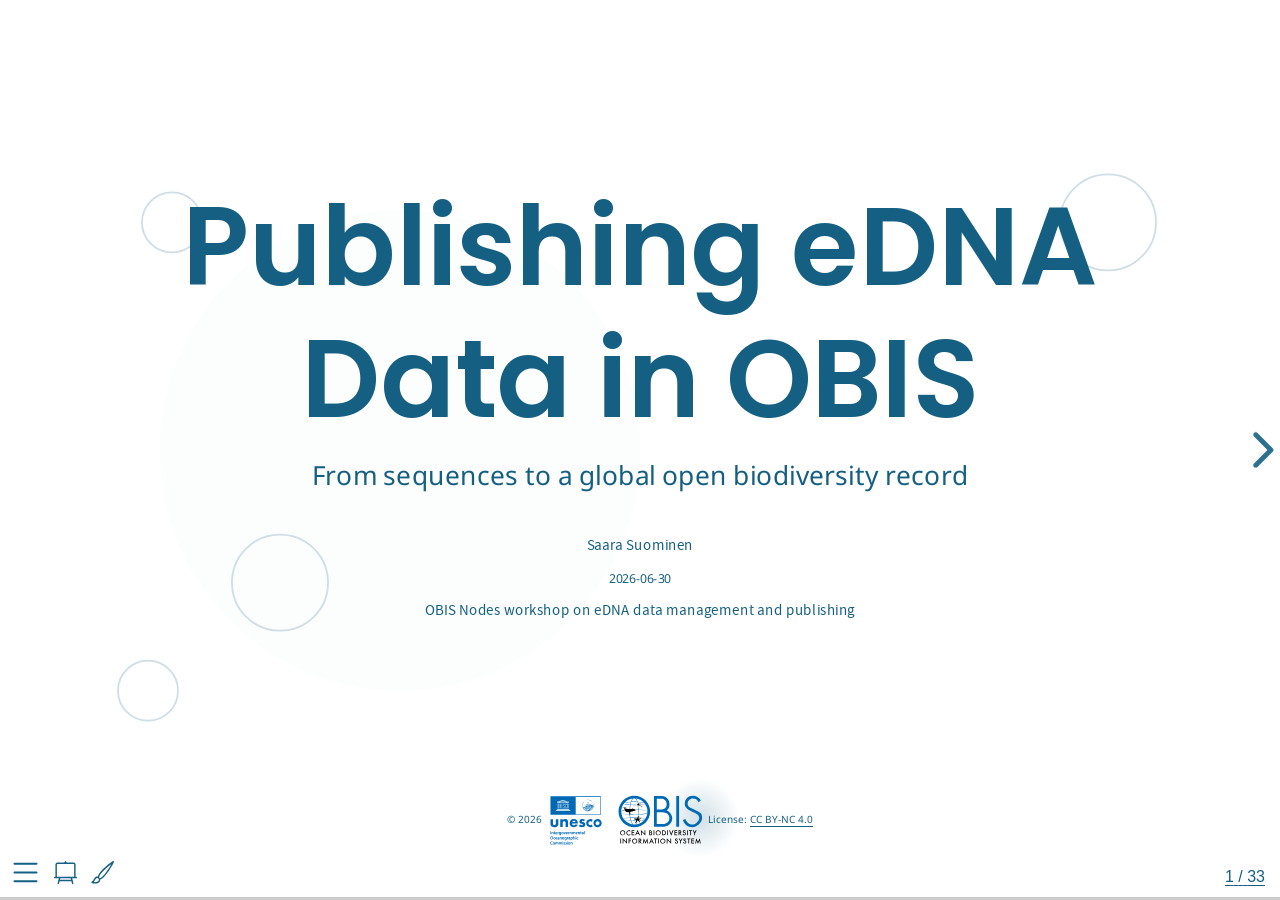
==== commit e45034ec: "deploy: c44c21cdea30c569b0d34f059e7cd909ff379d9f" ====
--- a/index.html
+++ b/index.html
@@ -267,87 +267,17 @@
 </tbody>
 </table>
 </section>
-<section id="what-is-obis" class="slide level2 center">
-<h2>What is OBIS?</h2>
-<div class="columns">
-<div class="column" style="width:60%;">
-<p><strong>Ocean Biodiversity Information System</strong></p>
-<ul>
-<li>Global open-access data system for marine life<br>
-</li>
-<li>UNESCO Intergovernmental Oceanographic Commission<br>
-</li>
-<li>&gt; 199 M occurrence records from &gt;7,000 datasets<br>
-</li>
-<li>Data flows to GBIF — easy to publish once, reach both</li>
-</ul>
-<p><em>Free to use. Free to contribute.</em></p>
-</div><div class="column" style="width:40%;">
-<p><a href="https://manual.obis.org/images/logo_simple.png" class="lightbox" data-gallery="quarto-lightbox-gallery-1"><img data-src="https://manual.obis.org/images/logo_simple.png"></a></p>
-<p>🌐 <a href="https://obis.org">obis.org</a><br>
-📖 <a href="https://manual.obis.org">manual.obis.org</a></p>
-</div></div>
-<aside class="notes">
-<p>OBIS is endorsed by UNESCO’s IOC. Data published there can flow to GBIF as well, giving you double visibility with a single submission. Emphasize that OBIS is not just a repository but actively feeds into global biodiversity assessments, climate analyses, and conservation planning.</p>
-<style type="text/css">
-        span.MJX_Assistive_MathML {
-          position:absolute!important;
-          clip: rect(1px, 1px, 1px, 1px);
-          padding: 1px 0 0 0!important;
-          border: 0!important;
-          height: 1px!important;
-          width: 1px!important;
-          overflow: hidden!important;
-          display:block!important;
-      }</style></aside>
-</section>
-<section id="a-mature-global-community" class="slide level2 center">
-<h2>A Mature Global Community</h2>
-<link href="https://unpkg.com/maplibre-gl@3.1.0/dist/maplibre-gl.css" rel="stylesheet">
-<script src="https://unpkg.com/maplibre-gl@3.1.0/dist/maplibre-gl.js"></script>
-<script src="obis_nodes_map.js"></script>
-<div id="nodesmap" style="position: absolute; top: 100px; left: 0; width: 100%; height: 80%; opacity: 0.25; z-index: 1;">
-
-</div>
-<div style="position: relative; z-index: 10;">
-<p>OBIS is the world’s largest <strong>open-access repository</strong><br>for marine biodiversity data.</p>
-<p><br> <br></p>
-<div style="text-align: right;">
-<p><strong>36 nodes</strong> <br> across <strong>99 countries</strong> <br> representing <strong>1,000+ institutions</strong> <br> and <strong>6,000+ scientists</strong>.</p>
-</div>
-</div>
-<script>
-setTimeout(() => initOBISMap('nodesmap', '#156082'), 300);
-</script>
-<aside class="notes">
-<p>OBIS sits within UNESCO’s IOC (IODE, est. 1961), working alongside ODIS for interoperability and OTGA for training. Strong partnerships include GBIF, TDWG, EMODnet, GOOS, and DataONE.</p>
-<p>Current stats: 136M species observations, 12M records from ABNJ, 28M DNA sequences (Jan 2026).</p>
-<p>This data supports multiple agreements: Paris Agreement, 30x30, GBF (Targets 3, 6, 8, 20, 21), SDG14, and now BBNJ.</p>
-<p>Recognition: CBD COP16 recognized OBIS, GOOS, and ODIS as ocean components of the Global Biodiversity Observing System.</p>
-<p>OBIS is listed in KMGBF Targets 20 and 21.</p>
-<p>OBIS data supports: IPBES Global Assessment, UN World Ocean Assessments, UNESCO IOC Global HAB reports, State of the Ocean reports, TWAP Open Ocean component (UNEP), and CBD EBSA.</p>
-<style type="text/css">
-        span.MJX_Assistive_MathML {
-          position:absolute!important;
-          clip: rect(1px, 1px, 1px, 1px);
-          padding: 1px 0 0 0!important;
-          border: 0!important;
-          height: 1px!important;
-          width: 1px!important;
-          overflow: hidden!important;
-          display:block!important;
-      }</style></aside>
-</section>
 <section id="edna-data-in-obis" class="slide level2 center">
 <h2>eDNA data in OBIS</h2>
 <div class="quarto-figure quarto-figure-center">
 <figure>
-<p><a href="assets/OBISnumbers202606.png" class="lightbox" data-gallery="quarto-lightbox-gallery-2"><img data-src="assets/OBISnumbers202606.png" class="quarto-figure quarto-figure-center" style="width:80.0%"></a></p>
+<p><a href="assets/OBISnumbers202606.png" class="lightbox" data-gallery="quarto-lightbox-gallery-1"><img data-src="assets/OBISnumbers202606.png" class="quarto-figure quarto-figure-center" style="width:80.0%"></a></p>
 </figure>
 </div>
 <ul>
 <li>OBIS currently holds 128 datasets with eDNA-derived occurrences, including 44,5 million records</li>
-<li>That is 1.8% of all datasets, but 22% of all occurrence records in OBIS</li>
+<li>About 2 million distinct sequences</li>
+<li>That is 2% of all datasets, but 25% of all occurrence records in OBIS</li>
 </ul>
 <aside class="notes">
 <p>OBIS is endorsed by UNESCO’s IOC. Data published there can flow to GBIF as well, giving you double visibility with a single submission. Emphasize that OBIS is not just a repository but actively feeds into global biodiversity assessments, climate analyses, and conservation planning.</p>
@@ -418,54 +348,11 @@
           display:block!important;
       }</style></aside>
 </section>
-<section id="what-is-special-about-edna-data" class="slide level2 center">
-<h2>What is special about eDNA data?</h2>
-<div class="columns">
-<div class="column" style="width:48%;">
-<p><strong>Enormous potential…</strong></p>
-<ul>
-<li>Expands access to biodiversity data at scale</li>
-<li>Captures environmental, specimen, and bulk-sample DNA</li>
-<li>Raw sequences already widely shared in NCBI</li>
-</ul>
-<hr>
-<p><span style="color:#D94F8A;"><strong>…but NCBI alone is not enough</strong></span></p>
-<ul>
-<li>Raw sequences cannot be searched by species in time and space</li>
-<li>No link to spatial coordinates or sampling date</li>
-<li>Cannot support distribution maps, trend analyses, or MPA assessments</li>
-</ul>
-</div><div class="column" style="width:52%;">
-<div style="color:white; padding:15px; border-radius:8px;">
-<p><strong>Special considerations</strong></p>
-<p>⚗️ Derived information — not a direct observation; extensive lab and bioinformatic processing</p>
-<p>📚 Relies on reference databases — results depend on database completeness</p>
-<p>❓ Large fraction of unknown sequences — no match in any database</p>
-<p>📋 The DwC DNA Extension records how work was done, enabling future re-analysis</p>
-</div>
-</div></div>
-<div style="text-align:center; color:#065A82; font-weight:bold; font-style:italic; margin-top:10px;">
-<p>OBIS + GBIF + ALA accept genetic data linked to spatial coordinates and time</p>
-</div>
-<aside class="notes">
-<p>Raw sequences deposited in NCBI lack coordinates and dates — they cannot answer where or when a species was detected. OBIS, GBIF, and ALA now accept DNA-derived occurrences linked to space and time. DNA data requires special care: it is derived, depends on reference databases, and often produces many unknown sequences. The Darwin Core DNA extension preserves methodological context for future re-analysis.</p>
-<style type="text/css">
-        span.MJX_Assistive_MathML {
-          position:absolute!important;
-          clip: rect(1px, 1px, 1px, 1px);
-          padding: 1px 0 0 0!important;
-          border: 0!important;
-          height: 1px!important;
-          width: 1px!important;
-          overflow: hidden!important;
-          display:block!important;
-      }</style></aside>
-</section>
 <section id="the-edna-metabarcoding-workflow" class="slide level2 center">
 <h2>The eDNA Metabarcoding Workflow</h2>
 <div class="quarto-figure quarto-figure-center">
 <figure>
-<p><a href="assets/ednaworkflow.png" class="lightbox" data-gallery="quarto-lightbox-gallery-3"><img data-src="assets/ednaworkflow.png" class="quarto-figure quarto-figure-center" style="width:80.0%"></a></p>
+<p><a href="assets/ednaworkflow.png" class="lightbox" data-gallery="quarto-lightbox-gallery-2"><img data-src="assets/ednaworkflow.png" class="quarto-figure quarto-figure-center" style="width:80.0%"></a></p>
 </figure>
 </div>
 <div style="font-size:0.6em; color:#5A8FA8; text-align:center; margin-top:8px;">
@@ -495,18 +382,12 @@
 <ul>
 <li>Date, Coordinates, Environmental measurements</li>
 </ul>
-<p><span style="color:#E8A020; font-weight:bold;">DwC terms:</span><br>
-<code>eventID</code> · <code>eventDate</code> · <code>decimalLatitude</code> · <code>decimalLongitude</code><br>
-<code>samplingProtocol</code> · <code>materialSampleID</code> · <code>Env_broad_scale</code></p>
 </div>
 <div style="color:white; padding:12px; border-radius:8px;">
 <p><strong>Biomarker / PCR</strong></p>
 <ul>
-<li>Primers, Target gene, PCR conditions</li>
-</ul>
-<p><span style="color:#E8A020; font-weight:bold;">DwC terms:</span><br>
-<code>target_gene</code> · <code>target_subfragment</code> · <code>pcr_cond</code><br>
-<code>pcr_primer_forward/reverse</code> · <code>pcr_primer_name</code> · <code>pcr_primer_reference</code></p>
+<li>Primer sequence, primer reference, target gene, PCR conditions, length of product, concentration,</li>
+</ul>
 </div>
 </div><div class="column" style="width:50%;">
 <div style="color:white; padding:12px; border-radius:8px; margin-bottom:8px;">
@@ -514,18 +395,13 @@
 <ul>
 <li>Concentration, Extraction method, Extracted amount</li>
 </ul>
-<p><span style="color:#E8A020; font-weight:bold;">DwC terms:</span><br>
-<code>samplingProtocol</code> · <code>Concentration</code> · <code>concentrationUnit</code><br>
-<code>ratioOfAbsorbance260_230</code> · <code>ratioOfAbsorbance260_280</code></p>
 </div>
 <div style="color:white; padding:12px; border-radius:8px;">
 <p><strong>Sequences &amp; Taxonomy</strong></p>
 <ul>
-<li>Sequencing platform, Pipeline, Reference library</li>
-</ul>
-<p><span style="color:#E8A020; font-weight:bold;">DwC terms:</span><br>
-<code>seq_meth</code> · <code>lib_layout</code> · <code>associatedSequences</code><br>
-<code>DNA_sequence</code> · <code>otu_seq_comp_appr</code> · <code>scientificName</code> · <code>taxonID</code> · <code>otu_db</code></p>
+<li>Sequencing platform, Library layout, Public repositry ID (NCBI, ENA)</li>
+<li>Taxonomy, annotation confidence and reference, Pipeline, Reference library</li>
+</ul>
 </div>
 </div></div>
 <aside class="notes">
@@ -549,34 +425,22 @@
 <div class="column" style="width:50%;">
 <div style="color:white; padding:12px; border-radius:8px; margin-bottom:8px;">
 <p><strong>Field Sampling</strong></p>
-<p><span style="color:#E8A020; font-weight:bold;">DwC / DNA Ext. terms:</span><br>
-<code>eventID</code> · <code>eventDate</code> · <code>decimalLatitude</code> · <code>decimalLongitude</code><br>
-<code>samplingProtocol</code> · <code>materialSampleID</code><br>
-<code>Env_broad_scale</code> · <code>Samp_size</code> · <code>Size_frac</code></p>
+<ul>
+<li>Date, Coordinates, Environmental measurements</li>
+</ul>
 </div>
 <div style="color:white; padding:12px; border-radius:8px;">
-<p><strong>PCR Protocol</strong></p>
-<p><span style="color:#E8A020; font-weight:bold;">DwC / DNA Ext. terms:</span><br>
-<code>Pcr_cond</code> · <code>probeReporter</code> · <code>probeQuencher</code><br>
-<code>estimatedNumberOfCopies</code><br>
-<code>amplificationReactionVolume</code> · <code>amplificationReactionVolumeUnit</code></p>
+<p><strong>PCR Protocol</strong> - PCR conditions</p>
 </div>
 </div><div class="column" style="width:50%;">
 <div style="color:white; padding:12px; border-radius:8px; margin-bottom:8px;">
 <p><strong>DNA Extraction</strong></p>
-<p><span style="color:#E8A020; font-weight:bold;">DwC / DNA Ext. terms:</span><br>
-<code>samplingProtocol</code> · <code>Concentration</code> · <code>concentrationUnit</code><br>
-<code>ratioOfAbsorbance260_230/280</code><br>
-<code>methodDetermConcentrationAndRatios</code></p>
+<ul>
+<li>Concentration, Extraction method, Extracted amount</li>
+</ul>
 </div>
 <div style="color:white; padding:12px; border-radius:8px;">
-<p><strong>Target &amp; Quantity</strong></p>
-<p><span style="color:#E8A020; font-weight:bold;">DwC / DNA Ext. terms:</span><br>
-<code>scientificName</code> · <code>scientificNameID</code><br>
-<code>pcr_primer_forward/reverse/reference</code><br>
-<code>target_gene</code> · <code>target_subfragment</code><br>
-<code>organismQuantityType</code> · <code>thresholdQuantificationCycle</code><br>
-<code>baselineValue</code> · <code>Pcr_primer_lod</code></p>
+<p><strong>Target &amp; Quantity</strong> - Target gene region, primers - Copy number, concentaration, LOD, Cq, baseline</p>
 </div>
 </div></div>
 <div style="font-size:0.65em; color:#5A8FA8; text-align:center; margin-top:6px;">
@@ -666,6 +530,90 @@
           display:block!important;
       }</style></aside>
 </section>
+<section id="what-is-special-about-edna-data" class="slide level2 center">
+<h2>What is special about eDNA data?</h2>
+<p><strong>Enormous potential…</strong></p>
+<ul>
+<li>Expands access to biodiversity data at scale</li>
+<li>Captures environmental, specimen, and bulk-sample DNA</li>
+<li><strong>Raw sequences already widely shared in NCBI</strong></li>
+</ul>
+</section>
+<section class="slide level2 center">
+
+<p><span style="color:#D94F8A;"><strong>…but NCBI alone is not enough</strong></span></p>
+<ul>
+<li>Raw sequences cannot be searched by species in time and space</li>
+<li>No link to spatial coordinates or sampling date</li>
+<li>Cannot support distribution maps, trend analyses, or MPA assessments</li>
+</ul>
+<aside class="notes">
+<p>Raw sequences deposited in NCBI lack coordinates and dates — they cannot answer where or when a species was detected. OBIS, GBIF, and ALA now accept DNA-derived occurrences linked to space and time. DNA data requires special care: it is derived, depends on reference databases, and often produces many unknown sequences. The Darwin Core DNA extension preserves methodological context for future re-analysis.</p>
+<style type="text/css">
+        span.MJX_Assistive_MathML {
+          position:absolute!important;
+          clip: rect(1px, 1px, 1px, 1px);
+          padding: 1px 0 0 0!important;
+          border: 0!important;
+          height: 1px!important;
+          width: 1px!important;
+          overflow: hidden!important;
+          display:block!important;
+      }</style></aside>
+</section>
+<section id="what-is-special-about-edna-data-1" class="slide level2 center">
+<h2>What is special about eDNA data?</h2>
+<div style="color:white; padding:15px; border-radius:8px;">
+<p><strong>Special considerations</strong></p>
+<p>⚗️ Derived information — not a direct observation; extensive lab and bioinformatic processing</p>
+<p>📚 Relies on reference databases — results depend on database completeness</p>
+<p>❓ Large fraction of unknown sequences — no match in any database</p>
+<p>📋 The DwC DNA Extension records how work was done, enabling future re-analysis</p>
+</div>
+<aside class="notes">
+<p>Raw sequences deposited in NCBI lack coordinates and dates — they cannot answer where or when a species was detected. OBIS, GBIF, and ALA now accept DNA-derived occurrences linked to space and time. DNA data requires special care: it is derived, depends on reference databases, and often produces many unknown sequences. The Darwin Core DNA extension preserves methodological context for future re-analysis.</p>
+<style type="text/css">
+        span.MJX_Assistive_MathML {
+          position:absolute!important;
+          clip: rect(1px, 1px, 1px, 1px);
+          padding: 1px 0 0 0!important;
+          border: 0!important;
+          height: 1px!important;
+          width: 1px!important;
+          overflow: hidden!important;
+          display:block!important;
+      }</style></aside>
+</section>
+<section id="edna-data-standards" class="slide level2 center">
+<h2>eDNA data standards</h2>
+<div style="color:white; padding:15px; border-radius:8px;">
+<p><strong>Two major eDNA data standards exist</strong></p>
+<p><strong>MiXS</strong> - (Minimum Information about any (x) Sequence) — for raw sequences in NCBI</p>
+<p><strong>Darwin Core (DwC)</strong></p>
+<p>Community vocabulary for biodiversity data — species, location, date, basis of record</p>
+</div>
+<div style="text-align:center; color:#065A82; font-weight:bold; font-style:italic; margin-top:10px;">
+<p>OBIS + GBIF + ALA accept genetic data linked to spatial coordinates and time</p>
+</div>
+<p><strong>Developing landscape</strong></p>
+<ul>
+<li>Rapidly changing field</li>
+<li>For OBIS future directions include the DWC-DP and FAIReDNA terms</li>
+</ul>
+<aside class="notes">
+<p>Raw sequences deposited in NCBI lack coordinates and dates — they cannot answer where or when a species was detected. OBIS, GBIF, and ALA now accept DNA-derived occurrences linked to space and time. DNA data requires special care: it is derived, depends on reference databases, and often produces many unknown sequences. The Darwin Core DNA extension preserves methodological context for future re-analysis.</p>
+<style type="text/css">
+        span.MJX_Assistive_MathML {
+          position:absolute!important;
+          clip: rect(1px, 1px, 1px, 1px);
+          padding: 1px 0 0 0!important;
+          border: 0!important;
+          height: 1px!important;
+          width: 1px!important;
+          overflow: hidden!important;
+          display:block!important;
+      }</style></aside>
+</section>
 <section id="the-data-standard" class="slide level2 center">
 <h2>The data standard</h2>
 <h3 id="darwin-core-dna-derived-data-extension">Darwin Core + DNA Derived Data Extension</h3>
@@ -678,7 +626,7 @@
 </ul>
 <div class="columns" style="display: flex; height: 90%;">
 <div class="column" style="width:55%;">
-<p><a href="assets/dwca.png" class="lightbox" data-gallery="quarto-lightbox-gallery-4"><img data-src="assets/dwca.png"></a></p>
+<p><a href="assets/dwca.png" class="lightbox" data-gallery="quarto-lightbox-gallery-3"><img data-src="assets/dwca.png"></a></p>
 </div><div class="column" style="display: flex; align-items: center;">
 <div class="bordered-box">
 <p><strong>meta.xml</strong> ← links all tables<br>
@@ -708,13 +656,13 @@
 <div class="column" style="width:75%;">
 <div class="quarto-figure quarto-figure-right">
 <figure>
-<p><a href="assets/dna_publishing_guide.png" class="lightbox" data-gallery="quarto-lightbox-gallery-5"><img data-src="assets/dna_publishing_guide.png" class="quarto-figure quarto-figure-right" style="width:60.0%"></a></p>
+<p><a href="assets/dna_publishing_guide.png" class="lightbox" data-gallery="quarto-lightbox-gallery-4"><img data-src="assets/dna_publishing_guide.png" class="quarto-figure quarto-figure-right" style="width:60.0%"></a></p>
 </figure>
 </div>
 </div><div class="column" style="width:25%;">
 <div class="quarto-figure quarto-figure-center">
 <figure>
-<p><a href="https://api.qrserver.com/v1/create-qr-code/?size=200x200&amp;data=https://doi.org/10.35035/DOC-VF1A-NR22.png" class="lightbox" data-gallery="quarto-lightbox-gallery-6"><img data-src="https://api.qrserver.com/v1/create-qr-code/?size=200x200&amp;data=https://doi.org/10.35035/DOC-VF1A-NR22.png" class="quarto-figure quarto-figure-center" width="180"></a></p>
+<p><a href="https://api.qrserver.com/v1/create-qr-code/?size=200x200&amp;data=https://doi.org/10.35035/DOC-VF1A-NR22.png" class="lightbox" data-gallery="quarto-lightbox-gallery-5"><img data-src="https://api.qrserver.com/v1/create-qr-code/?size=200x200&amp;data=https://doi.org/10.35035/DOC-VF1A-NR22.png" class="quarto-figure quarto-figure-center" width="180"></a></p>
 </figure>
 </div>
 </div></div>
@@ -831,7 +779,7 @@
 <div class="columns">
 <div class="quarto-figure quarto-figure-center">
 <figure>
-<p><a href="assets/DNA_4tables-to-one.jpg" class="lightbox" data-gallery="quarto-lightbox-gallery-7"><img data-src="assets/DNA_4tables-to-one.jpg" class="quarto-figure quarto-figure-center" style="width:90.0%"></a></p>
+<p><a href="assets/DNA_4tables-to-one.jpg" class="lightbox" data-gallery="quarto-lightbox-gallery-6"><img data-src="assets/DNA_4tables-to-one.jpg" class="quarto-figure quarto-figure-center" style="width:90.0%"></a></p>
 </figure>
 </div>
 </div>
@@ -894,7 +842,7 @@
 </div>
 </div>
 </div><div class="column" style="width:55%;">
-<p><a href="./assets/worms-dropdown.png" class="lightbox" data-gallery="quarto-lightbox-gallery-8"><img data-src="./assets/worms-dropdown.png"></a></p>
+<p><a href="./assets/worms-dropdown.png" class="lightbox" data-gallery="quarto-lightbox-gallery-7"><img data-src="./assets/worms-dropdown.png"></a></p>
 <div class="callout callout-note no-icon callout-titled callout-style-default">
 <div class="callout-body">
 <div class="callout-title">
@@ -922,7 +870,7 @@
 <li><code>sop</code> — <span class="small-note">link to your protocol</span></li>
 </ul>
 </div><div class="column" style="width:50%;">
-<p><a href="assets/eDNA_quickguide.png" class="lightbox" data-gallery="quarto-lightbox-gallery-9"><img data-src="assets/eDNA_quickguide.png"></a></p>
+<p><a href="assets/eDNA_quickguide.png" class="lightbox" data-gallery="quarto-lightbox-gallery-8"><img data-src="assets/eDNA_quickguide.png"></a></p>
 </div></div>
 <aside class="notes">
 <p>WoRMS = World Register of Marine Species. Every marine occurrence should have a WoRMS AphiaID as the taxonID. For freshwater / terrestrial taxa use the appropriate backbone (CoL, etc.). Unidentified sequences should still be included — they can be assigned taxon later.</p>
@@ -1035,7 +983,7 @@
 </div><div class="column" style="width:70%;">
 <div class="quarto-figure quarto-figure-center">
 <figure>
-<p><a href="assets/dna_data_event_core_structure.png" class="lightbox" data-gallery="quarto-lightbox-gallery-10"><img data-src="assets/dna_data_event_core_structure.png" class="quarto-figure quarto-figure-center" style="width:50.0%"></a></p>
+<p><a href="assets/dna_data_event_core_structure.png" class="lightbox" data-gallery="quarto-lightbox-gallery-9"><img data-src="assets/dna_data_event_core_structure.png" class="quarto-figure quarto-figure-center" style="width:50.0%"></a></p>
 </figure>
 </div>
 </div></div>
@@ -1145,7 +1093,7 @@
 <h2>Publishing workflow</h2>
 <p><strong>Integrated Publishing Toolkits (IPT)</strong> are hosted by OBIS nodes — you do not need to run your own server. OBIS has nodes covering most world regions. Find yours at obis.org/nodes.</p>
 <div style="text-align:center;">
-<p><a href="assets/publishing_steps.png" class="lightbox" data-gallery="quarto-lightbox-gallery-11"><img data-src="assets/publishing_steps.png"></a></p>
+<p><a href="assets/publishing_steps.png" class="lightbox" data-gallery="quarto-lightbox-gallery-10"><img data-src="assets/publishing_steps.png"></a></p>
 </div>
 <aside class="notes">
 <p>OBIS has nodes covering most world regions. Find yours at obis.org/nodes. The IPT has a built-in metadata editor for EML so you do not need to write XML by hand. Emphasize that once published, the dataset gets a DOI and can be cited in papers.</p>
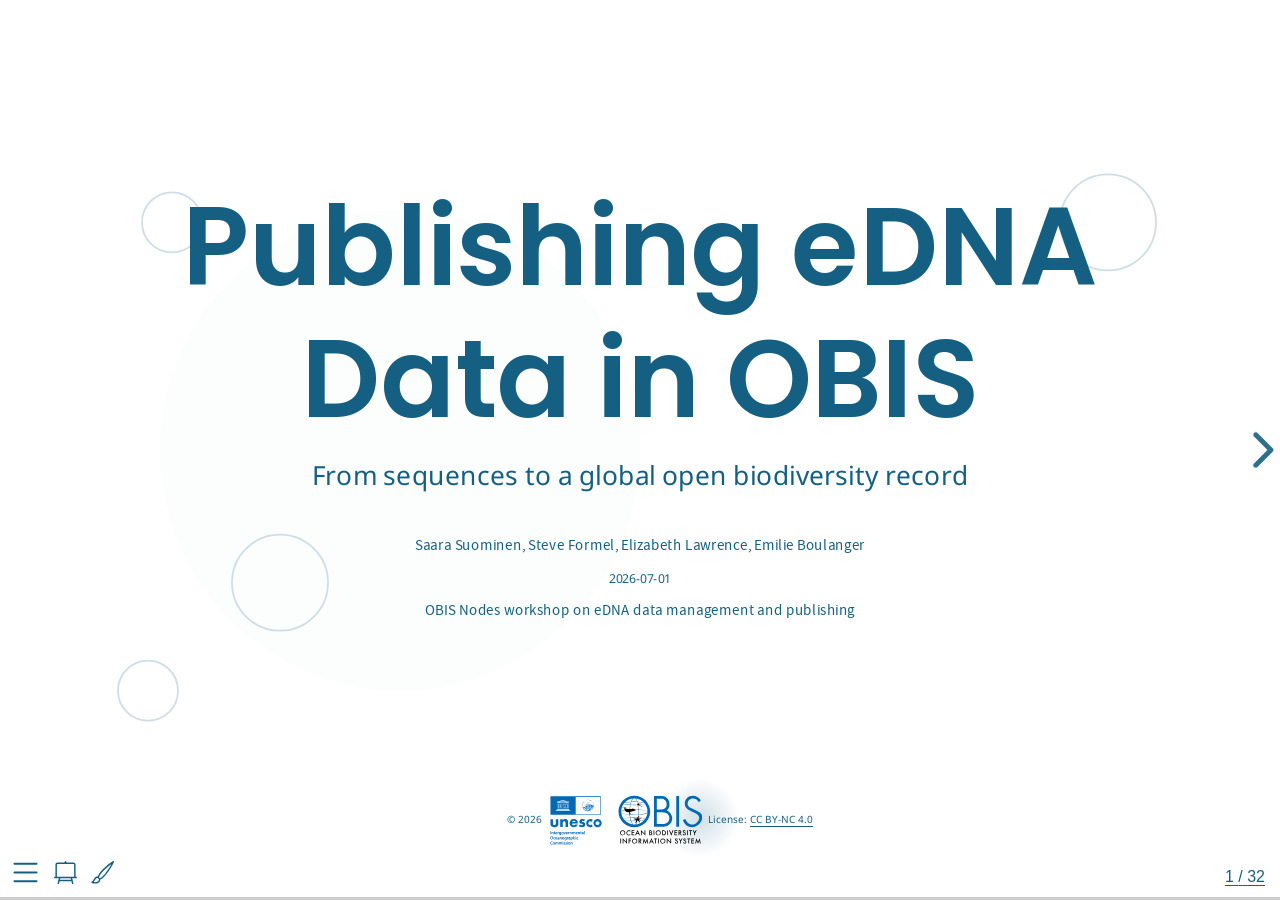
==== commit c8e601b5: "deploy: db22fcd2c0a56739e625298ebb8f9d7e9bbc00c4" ====
--- a/index.html
+++ b/index.html
@@ -12,8 +12,8 @@
 <link href="site_libs/quarto-contrib/glightbox/lightbox.css" rel="stylesheet"><meta charset="utf-8">
   <meta name="generator" content="quarto-1.9.38">
 
-  <meta name="author" content="Saara Suominen">
-  <meta name="dcterms.date" content="2026-06-30">
+  <meta name="author" content="Saara Suominen, Steve Formel, Elizabeth Lawrence, Emilie Boulanger">
+  <meta name="dcterms.date" content="2026-07-01">
   <title>Publishing eDNA data in OBIS – Publishing eDNA Data in OBIS</title>
   <meta name="apple-mobile-web-app-capable" content="yes">
   <meta name="apple-mobile-web-app-status-bar-style" content="black-translucent">
@@ -210,12 +210,12 @@
 <div class="quarto-title-authors">
 <div class="quarto-title-author">
 <div class="quarto-title-author-name">
-Saara Suominen 
-</div>
-</div>
-</div>
-
-  <p class="date">2026-06-30</p>
+Saara Suominen, Steve Formel, Elizabeth Lawrence, Emilie Boulanger 
+</div>
+</div>
+</div>
+
+  <p class="date">2026-07-01</p>
 </section>
 <section>
 <section id="agenda" class="title-slide slide level1 center">
@@ -241,27 +241,31 @@
 <td>Dataset exercise introduction</td>
 </tr>
 <tr class="even">
-<td>00:35</td>
-<td>Exercise: samples.xlsx (Event &amp; eMoF table)</td>
+<td>00:40</td>
+<td>Dataset exercise introduction</td>
 </tr>
 <tr class="odd">
 <td>00:45</td>
+<td>Exercise: samples.xlsx (Event &amp; eMoF table)</td>
+</tr>
+<tr class="even">
+<td>00:55</td>
 <td>Exercise: seqtab.txt (Occurrence)</td>
 </tr>
+<tr class="odd">
+<td>01:05</td>
+<td>Exercise: taxonomy.txt (Occurrence)</td>
+</tr>
 <tr class="even">
-<td>01:00</td>
-<td>Exercise: taxonomy.txt (Occurrence)</td>
+<td>01:10</td>
+<td>Exercise: sequences (DNA-derived data)</td>
 </tr>
 <tr class="odd">
 <td>01:15</td>
-<td>Exercise: sequences (DNA-derived data)</td>
+<td>Exercise: methods (DNA-derived data)</td>
 </tr>
 <tr class="even">
-<td>01:25</td>
-<td>Exercise: methods (DNA-derived data)</td>
-</tr>
-<tr class="odd">
-<td>01:35</td>
+<td>01:30</td>
 <td>Q &amp; A</td>
 </tr>
 </tbody>
@@ -277,7 +281,7 @@
 <ul>
 <li>OBIS currently holds 128 datasets with eDNA-derived occurrences, including 44,5 million records</li>
 <li>About 2 million distinct sequences</li>
-<li>That is 2% of all datasets, but 25% of all occurrence records in OBIS</li>
+<li>That is <strong>2%</strong> of all datasets, but <strong>25%</strong> of all occurrence records in OBIS</li>
 </ul>
 <aside class="notes">
 <p>OBIS is endorsed by UNESCO’s IOC. Data published there can flow to GBIF as well, giving you double visibility with a single submission. Emphasize that OBIS is not just a repository but actively feeds into global biodiversity assessments, climate analyses, and conservation planning.</p>
@@ -293,21 +297,108 @@
           display:block!important;
       }</style></aside>
 </section>
-<section id="what-is-environmental-dna-metabarcoding" class="slide level2 center">
-<h2>What is Environmental DNA Metabarcoding?</h2>
-<div class="columns">
-<div class="column" style="width:45%;">
+<section id="what-is-edna" class="slide level2 center">
+<h2>What is eDNA?</h2>
 <p><strong>Environmental DNA (eDNA)</strong></p>
 <blockquote>
 <p><em>“Any DNA collected from an environmental sample without first isolating targeted organisms”</em><br>
 — Taberlet 2012</p>
 </blockquote>
+<div class="columns">
+<div class="column" style="width:70%;">
 <ul>
 <li>Environments: water, soil, sediment, air</li>
 <li>Free DNA, particle-bound DNA, organelles, cells, tissue</li>
 <li>From viruses to fish, crustaceans, and plants</li>
 </ul>
-</div><div class="column" style="width:55%;">
+</div><div class="column" style="width:30%;">
+<p><span style="font-size: 50px;">🌊🌱🍃</span></p>
+</div></div>
+<hr>
+<p>Most common eDNA data types you may encounter:</p>
+<div class="columns">
+<div class="column" style="width:50%;">
+<p><strong>Environmental DNA Metabarcoding</strong></p>
+</div><div class="column" style="width:50%;">
+<p><strong>Quantitative PCR (PCR)</strong></p>
+</div></div>
+<aside class="notes">
+<p>Environmental DNA is any DNA collected from an environmental sample without first isolating target organisms (Taberlet 2012). The most common we’ll likely encounter as OBIS nodes is metabarcoding and qPCR. For this workshop we’ll focus more on metabarcoding</p>
+<style type="text/css">
+        span.MJX_Assistive_MathML {
+          position:absolute!important;
+          clip: rect(1px, 1px, 1px, 1px);
+          padding: 1px 0 0 0!important;
+          border: 0!important;
+          height: 1px!important;
+          width: 1px!important;
+          overflow: hidden!important;
+          display:block!important;
+      }</style></aside>
+</section>
+<section id="five-data-categories" class="slide level2 center">
+<h2>Five data categories</h2>
+<p>Which one fits your data?</p>
+<table class="caption-top">
+<colgroup>
+<col style="width: 33%">
+<col style="width: 33%">
+<col style="width: 33%">
+</colgroup>
+<thead>
+<tr class="header">
+<th>#</th>
+<th>Category</th>
+<th>Example</th>
+</tr>
+</thead>
+<tbody>
+<tr class="odd">
+<td><strong>1</strong></td>
+<td><strong>DNA-derived occurrences</strong></td>
+<td>Metabarcoding (ASVs/OTUs assigned to taxa)</td>
+</tr>
+<tr class="even">
+<td>2</td>
+<td>Enriched occurrences</td>
+<td>Voucher specimen + barcoded</td>
+</tr>
+<tr class="odd">
+<td><strong>3</strong></td>
+<td><strong>Targeted species detection</strong></td>
+<td>qPCR / ddPCR assays</td>
+</tr>
+<tr class="even">
+<td>4</td>
+<td>Name references</td>
+<td>Sequence in GenBank only</td>
+</tr>
+<tr class="odd">
+<td>5</td>
+<td>Metadata only</td>
+<td>Dataset without sequences</td>
+</tr>
+</tbody>
+</table>
+<p>🔎 Use the <a href="https://docs.gbif.org/publishing-dna-derived-data/1.0/en/#data-packaging-and-mapping">GBIF decision tree</a> to confirm your category</p>
+<aside class="notes">
+<p>We won’t go into details on this slide - just reiterating that Categories 1 and 3 are by far the most common for eDNA researchers. Category 1 covers metabarcoding; Category 3 covers targeted detection methods like qPCR/ddPCR where no sequences are produced. Be aware that there are other possible types but they are outside the scope of this workshop.</p>
+<style type="text/css">
+        span.MJX_Assistive_MathML {
+          position:absolute!important;
+          clip: rect(1px, 1px, 1px, 1px);
+          padding: 1px 0 0 0!important;
+          border: 0!important;
+          height: 1px!important;
+          width: 1px!important;
+          overflow: hidden!important;
+          display:block!important;
+      }</style></aside>
+</section>
+<section id="what-is-environmental-dna-metabarcoding" class="slide level2 center">
+<h2>What is Environmental DNA Metabarcoding?</h2>
+<div class="columns">
+<div class="column" style="width:45%;">
 <div class="callout callout-note no-icon callout-titled callout-style-default">
 <div class="callout-body">
 <div class="callout-title">
@@ -319,6 +410,7 @@
 </div>
 </div>
 </div>
+</div><div class="column" style="width:55%;">
 <div class="callout callout-tip no-icon callout-titled callout-style-default">
 <div class="callout-body">
 <div class="callout-title">
@@ -378,26 +470,26 @@
 <div class="columns">
 <div class="column" style="width:50%;">
 <div style="color:white; padding:12px; border-radius:8px; margin-bottom:8px;">
-<p><strong>Field Sampling</strong></p>
+<p>⛵ <strong>Field Sampling</strong></p>
 <ul>
 <li>Date, Coordinates, Environmental measurements</li>
 </ul>
 </div>
 <div style="color:white; padding:12px; border-radius:8px;">
-<p><strong>Biomarker / PCR</strong></p>
+<p>🧪 <strong>Biomarker / PCR</strong></p>
 <ul>
 <li>Primer sequence, primer reference, target gene, PCR conditions, length of product, concentration,</li>
 </ul>
 </div>
 </div><div class="column" style="width:50%;">
 <div style="color:white; padding:12px; border-radius:8px; margin-bottom:8px;">
-<p><strong>DNA Extraction</strong></p>
+<p>🧬 <strong>DNA Extraction</strong></p>
 <ul>
 <li>Concentration, Extraction method, Extracted amount</li>
 </ul>
 </div>
 <div style="color:white; padding:12px; border-radius:8px;">
-<p><strong>Sequences &amp; Taxonomy</strong></p>
+<p>💻 <strong>Sequences &amp; Taxonomy</strong></p>
 <ul>
 <li>Sequencing platform, Library layout, Public repositry ID (NCBI, ENA)</li>
 <li>Taxonomy, annotation confidence and reference, Pipeline, Reference library</li>
@@ -424,23 +516,30 @@
 <div class="columns">
 <div class="column" style="width:50%;">
 <div style="color:white; padding:12px; border-radius:8px; margin-bottom:8px;">
-<p><strong>Field Sampling</strong></p>
+<p>⛵ <strong>Field Sampling</strong></p>
 <ul>
 <li>Date, Coordinates, Environmental measurements</li>
 </ul>
 </div>
 <div style="color:white; padding:12px; border-radius:8px;">
-<p><strong>PCR Protocol</strong> - PCR conditions</p>
+<p>🧪 <strong>PCR Protocol</strong></p>
+<ul>
+<li>PCR conditions</li>
+</ul>
 </div>
 </div><div class="column" style="width:50%;">
 <div style="color:white; padding:12px; border-radius:8px; margin-bottom:8px;">
-<p><strong>DNA Extraction</strong></p>
+<p>🧬 <strong>DNA Extraction</strong></p>
 <ul>
 <li>Concentration, Extraction method, Extracted amount</li>
 </ul>
 </div>
 <div style="color:white; padding:12px; border-radius:8px;">
-<p><strong>Target &amp; Quantity</strong> - Target gene region, primers - Copy number, concentaration, LOD, Cq, baseline</p>
+<p>🎯 <strong>Target &amp; Quantity</strong></p>
+<ul>
+<li>Target gene region, primers</li>
+<li>Copy number, concentaration, LOD, Cq, baseline</li>
+</ul>
 </div>
 </div></div>
 <div style="font-size:0.65em; color:#5A8FA8; text-align:center; margin-top:6px;">
@@ -588,14 +687,21 @@
 <h2>eDNA data standards</h2>
 <div style="color:white; padding:15px; border-radius:8px;">
 <p><strong>Two major eDNA data standards exist</strong></p>
-<p><strong>MiXS</strong> - (Minimum Information about any (x) Sequence) — for raw sequences in NCBI</p>
-<p><strong>Darwin Core (DwC)</strong></p>
-<p>Community vocabulary for biodiversity data — species, location, date, basis of record</p>
+<div class="columns">
+<div class="column" style="width:50%;">
+<ol type="1">
+<li><strong>MiXS</strong> <br> (Minimum Information about any (x) Sequence) — for raw sequences in NCBI</li>
+</ol>
+</div><div class="column" style="width:50%;">
+<ol start="2" type="1">
+<li><strong>Darwin Core (DwC)</strong><br> Community vocabulary for biodiversity data — species, location, date, basis of record</li>
+</ol>
+</div></div>
 </div>
 <div style="text-align:center; color:#065A82; font-weight:bold; font-style:italic; margin-top:10px;">
 <p>OBIS + GBIF + ALA accept genetic data linked to spatial coordinates and time</p>
 </div>
-<p><strong>Developing landscape</strong></p>
+<p><br> 🔜<strong>Developing landscape</strong></p>
 <ul>
 <li>Rapidly changing field</li>
 <li>For OBIS future directions include the DWC-DP and FAIReDNA terms</li>
@@ -614,9 +720,8 @@
           display:block!important;
       }</style></aside>
 </section>
-<section id="the-data-standard" class="slide level2 center">
-<h2>The data standard</h2>
-<h3 id="darwin-core-dna-derived-data-extension">Darwin Core + DNA Derived Data Extension</h3>
+<section id="darwin-core-dna-derived-data-extension" class="slide level2 center">
+<h2>Darwin Core + DNA Derived Data Extension</h2>
 <ul>
 <li><strong>Darwin Core</strong>: shared vocabulary for biodiversity data<br>
 </li>
@@ -666,65 +771,6 @@
 </figure>
 </div>
 </div></div>
-</section>
-<section id="five-data-categories" class="slide level2 center">
-<h2>Five data categories</h2>
-<p>Which one fits your data?</p>
-<table class="caption-top">
-<colgroup>
-<col style="width: 33%">
-<col style="width: 33%">
-<col style="width: 33%">
-</colgroup>
-<thead>
-<tr class="header">
-<th>#</th>
-<th>Category</th>
-<th>Example</th>
-</tr>
-</thead>
-<tbody>
-<tr class="odd">
-<td><strong>1</strong></td>
-<td><strong>DNA-derived occurrences</strong></td>
-<td>Metabarcoding (ASVs/OTUs assigned to taxa)</td>
-</tr>
-<tr class="even">
-<td>2</td>
-<td>Enriched occurrences</td>
-<td>Voucher specimen + barcoded</td>
-</tr>
-<tr class="odd">
-<td><strong>3</strong></td>
-<td><strong>Targeted species detection</strong></td>
-<td>qPCR / ddPCR assays</td>
-</tr>
-<tr class="even">
-<td>4</td>
-<td>Name references</td>
-<td>Sequence in GenBank only</td>
-</tr>
-<tr class="odd">
-<td>5</td>
-<td>Metadata only</td>
-<td>Dataset without sequences</td>
-</tr>
-</tbody>
-</table>
-<p>🔎 Use the <a href="https://docs.gbif.org/publishing-dna-derived-data/1.0/en/#data-packaging-and-mapping">GBIF decision tree</a> to confirm your category</p>
-<aside class="notes">
-<p>Categories 1 and 3 are by far the most common for eDNA researchers. Category 1 covers metabarcoding; Category 3 covers targeted detection methods like qPCR/ddPCR where no sequences are produced.</p>
-<style type="text/css">
-        span.MJX_Assistive_MathML {
-          position:absolute!important;
-          clip: rect(1px, 1px, 1px, 1px);
-          padding: 1px 0 0 0!important;
-          border: 0!important;
-          height: 1px!important;
-          width: 1px!important;
-          overflow: hidden!important;
-          display:block!important;
-      }</style></aside>
 </section>
 <section id="from-raw-outputs-long-format" class="slide level2 center">
 <h2>From raw outputs → long format</h2>
@@ -828,6 +874,11 @@
 <li><a href="https://github.com/iobis/pyworms">pyworms</a></li>
 </ul></li>
 </ul>
+</div><div class="column" style="width:55%;">
+<p><a href="./assets/worms-dropdown.png" class="lightbox" data-gallery="quarto-lightbox-gallery-7"><img data-src="./assets/worms-dropdown.png"></a></p>
+</div></div>
+<div class="columns">
+<div class="column" style="width:40%;">
 <div class="callout callout-tip callout-titled callout-style-default">
 <div class="callout-body">
 <div class="callout-title">
@@ -837,19 +888,18 @@
 <p><strong>No WoRMS match?</strong></p>
 </div>
 <div class="callout-content">
-<p>Use the highest-rank taxon that does have a match (e.g.&nbsp;family or order). Keep the sequence — it can be re-identified later as reference databases improve.</p>
-</div>
-</div>
-</div>
-</div><div class="column" style="width:55%;">
-<p><a href="./assets/worms-dropdown.png" class="lightbox" data-gallery="quarto-lightbox-gallery-7"><img data-src="./assets/worms-dropdown.png"></a></p>
+<p>Use highest-rank taxon with a match (e.g.&nbsp;family or order). Keep the sequence — it can be re-identified later as reference databases improve.</p>
+</div>
+</div>
+</div>
+</div><div class="column" style="width:60%;">
 <div class="callout callout-note no-icon callout-titled callout-style-default">
 <div class="callout-body">
 <div class="callout-title">
 <p><strong><span style="color:#02C39A">Still no match?</span></strong></p>
 </div>
 <div class="callout-content">
-<p>Uknown sequences should be recorded as: <code>scientificName</code> = “Biota incertae sedis” <code>scientificNameID</code> = urn:lsid:marinespecies.org:taxname:12</p>
+<p>Unknown sequences recorded as: <code>scientificName</code> = “Biota incertae sedis” <code>scientificNameID</code> = urn:lsid:marinespecies.org:taxname:12</p>
 </div>
 </div>
 </div>
@@ -870,7 +920,7 @@
 <li><code>sop</code> — <span class="small-note">link to your protocol</span></li>
 </ul>
 </div><div class="column" style="width:50%;">
-<p><a href="assets/eDNA_quickguide.png" class="lightbox" data-gallery="quarto-lightbox-gallery-8"><img data-src="assets/eDNA_quickguide.png"></a></p>
+<p><img data-src="assets/eDNA_quickguide.png"> <span style="font-size:15px;">https://manual.obis.org/dna_data.html#quick-start-guide</span></p>
 </div></div>
 <aside class="notes">
 <p>WoRMS = World Register of Marine Species. Every marine occurrence should have a WoRMS AphiaID as the taxonID. For freshwater / terrestrial taxa use the appropriate backbone (CoL, etc.). Unidentified sequences should still be included — they can be assigned taxon later.</p>
@@ -888,12 +938,12 @@
 </section>
 <section id="table-structure-options" class="slide level2 center">
 <h2>Table structure options</h2>
-<h3 id="option-a-occurrence-core">Option A — Occurrence Core</h3>
+<p><strong>Option A — Occurrence Core</strong></p>
 <pre><code>occurrence.csv 
   └── dna_derived.csv  (linked via occurrenceID)
   └── emof.csv         (linked via occurrenceID)</code></pre>
-<p><br></p>
-<h3 id="option-b-event-core-recommended-for-edna">Option B — Event Core (recommended for eDNA)</h3>
+<hr>
+<p><strong>Option B — Event Core (recommended for eDNA)</strong></p>
 <pre><code>event.csv
   └── occurrence.csv        (linked via eventID)
        └── dna_derived.csv  (linked via occurrenceID)
@@ -956,9 +1006,13 @@
 <p><em>→ the molecular context</em></p>
 </div>
 </div></div>
+<p><br></p>
 <div style="text-align:center; color:#5A8FA8; font-style:italic; margin-top:10px;">
 <p>Tables linked by <code>eventID</code> and <code>occurrenceID</code></p>
 </div>
+<div style="text-align:center; color:#5A8FA8; margin-top:10px;">
+<p>Optional 4th table: <strong>eMoF</strong> for measurements and facts</p>
+</div>
 <aside class="notes">
 <p>Your published dataset consists of up to three linked tables. The Event core captures sampling events — where, when, and how. The Occurrence extension records each taxon detection. The DNA Derived Data extension carries all molecular metadata. The tables are joined by eventID and occurrenceID. This avoids repeating sampling metadata for every sequence.</p>
 <style type="text/css">
@@ -974,7 +1028,7 @@
       }</style></aside>
 </section>
 <section id="example-usage-of-event-core-structure" class="slide level2 center">
-<h2>Example usage of event core structure</h2>
+<h2>Example usage of Event core structure</h2>
 <div class="columns">
 <div class="column" style="width:30%;">
 <ul>
@@ -983,7 +1037,7 @@
 </div><div class="column" style="width:70%;">
 <div class="quarto-figure quarto-figure-center">
 <figure>
-<p><a href="assets/dna_data_event_core_structure.png" class="lightbox" data-gallery="quarto-lightbox-gallery-9"><img data-src="assets/dna_data_event_core_structure.png" class="quarto-figure quarto-figure-center" style="width:50.0%"></a></p>
+<p><a href="assets/dna_data_event_core_structure.png" class="lightbox" data-gallery="quarto-lightbox-gallery-8"><img data-src="assets/dna_data_event_core_structure.png" class="quarto-figure quarto-figure-center" style="width:50.0%"></a></p>
 </figure>
 </div>
 </div></div>
@@ -1015,29 +1069,41 @@
 <th>measurementType</th>
 <th>measurementValue</th>
 <th>measurementUnit</th>
-<th>measurementTypeID</th>
+<th></th>
 </tr>
 </thead>
 <tbody>
 <tr class="odd">
+<td>YEARsite1samp1</td>
 <td></td>
-<td></td>
-<td></td>
-<td></td>
-<td></td>
-<td></td>
-</tr>
-<tr class="even">
-<td></td>
-<td></td>
-<td></td>
-<td></td>
-<td></td>
+<td>temperature</td>
+<td>25</td>
+<td>C</td>
 <td></td>
 </tr>
 </tbody>
 </table>
-<p><a href="https://github.com/iobis/obis_edna_slides_node_training/blob/master/dataset/dwc_templates/emof.csv">eMoF template</a></p>
+<table class="caption-top">
+<colgroup>
+<col style="width: 33%">
+<col style="width: 33%">
+<col style="width: 33%">
+</colgroup>
+<thead>
+<tr class="header">
+<th>measurementTypeID</th>
+<th>measurementUnitID</th>
+<th></th>
+</tr>
+</thead>
+<tbody>
+<tr class="odd">
+<td>http://vocab.nerc.ac.uk/collection/P01/current/TEMPPR01/</td>
+<td>http://vocab.nerc.ac.uk/collection/P06/current/UPAA/</td>
+<td></td>
+</tr>
+</tbody>
+</table>
 <aside class="notes">
 <p>As some of us may already be familiar, eMoF is the extension table that holds ALL kinds of measurement or fact data including measurements on organisms, information about the sampling gear used, or environmental variables measured. A reminder that this data is organized in LONG format. All the measurements are organized in rows within the columns measurementType, measurementValue, and measurementUnit</p>
 <style type="text/css">
@@ -1069,7 +1135,7 @@
 <p>→ Enables data aggregation</p>
 <p>→ Decreases <strong>misuse potential</strong></p>
 </div><div class="column" style="width:60%;">
-<p><strong>What info should vocabulary terms capture?</strong> <img data-src="./assets/vocab-components.png"></p>
+<p><strong>What should vocabulary terms capture?</strong> <img data-src="./assets/vocab-components.png"></p>
 <div class="bordered-box">
 <p><em>OBIS recommends using NERC vocabulary terms</em></p>
 </div>
@@ -1077,26 +1143,6 @@
 <aside class="notes">
 <p>Emof lets you attach vocabulary identifiers to each of the emof columns. This makes our measurement data are more easily comparable and interoperable, more easily aggregated for analysis, and can decrease misuse potential!</p>
 <p>When selecting a vocab it’s important to think about what information needs to be included in the definition for the users to understand your measurement so you should consider the property/attribute (e.g.&nbsp;length, concentration), what’s the object/entity of interest (a organism, a chemical), whether enviro context is important, and whether a user needs to know the methods used to properly understand the measurement OBIS recommends the NERC vocabular collection and the OBIS manual has much more detail on controlled vocabulary</p>
-<style type="text/css">
-        span.MJX_Assistive_MathML {
-          position:absolute!important;
-          clip: rect(1px, 1px, 1px, 1px);
-          padding: 1px 0 0 0!important;
-          border: 0!important;
-          height: 1px!important;
-          width: 1px!important;
-          overflow: hidden!important;
-          display:block!important;
-      }</style></aside>
-</section>
-<section id="publishing-workflow" class="slide level2 center">
-<h2>Publishing workflow</h2>
-<p><strong>Integrated Publishing Toolkits (IPT)</strong> are hosted by OBIS nodes — you do not need to run your own server. OBIS has nodes covering most world regions. Find yours at obis.org/nodes.</p>
-<div style="text-align:center;">
-<p><a href="assets/publishing_steps.png" class="lightbox" data-gallery="quarto-lightbox-gallery-10"><img data-src="assets/publishing_steps.png"></a></p>
-</div>
-<aside class="notes">
-<p>OBIS has nodes covering most world regions. Find yours at obis.org/nodes. The IPT has a built-in metadata editor for EML so you do not need to write XML by hand. Emphasize that once published, the dataset gets a DOI and can be cited in papers.</p>
 <style type="text/css">
         span.MJX_Assistive_MathML {
           position:absolute!important;
@@ -1191,56 +1237,21 @@
           display:block!important;
       }</style></aside>
 </section>
-<section id="quality-control" class="slide level2 center">
-<h2>Quality control</h2>
-<p><strong>Before publishing — check for:</strong></p>
-<ul>
-<li>✅ Taxonomy matched to <strong>WoRMS</strong> (AphiaID required for marine taxa)<br>
-</li>
-<li>✅ Coordinates in decimal degrees, in the ocean<br>
-</li>
-<li>✅ Dates in ISO 8601 format (YYYY-MM-DD)<br>
-</li>
-<li>✅ Unique, stable <code>occurrenceID</code> and <code>eventID</code><br>
-</li>
-<li>✅ Table linkages consistent (<code>eventID</code>, <code>occurrenceID</code>)</li>
-</ul>
-<p><strong>Tools:</strong></p>
-<table class="caption-top">
-<thead>
-<tr class="header">
-<th>Tool</th>
-<th>What it checks</th>
-</tr>
-</thead>
-<tbody>
-<tr class="odd">
-<td><code>obistools</code> (R package)</td>
-<td>Taxonomy, geography, required fields</td>
-</tr>
-<tr class="even">
-<td>GBIF data validator</td>
-<td>Darwin Core Archive structure</td>
-</tr>
-<tr class="odd">
-<td>WoRMS taxon match</td>
-<td>Scientific names → AphiaIDs</td>
-</tr>
-</tbody>
-</table>
-<aside class="notes">
-<p>obistools is an R package from OBIS. The GBIF validator is a web-based tool. WoRMS has a batch taxon match tool at marinespecies.org/aphia.php. For unidentified sequences, assign a high-level taxon if possible (e.g., kingdom Animalia) rather than leaving the field empty.</p>
-<style type="text/css">
-        span.MJX_Assistive_MathML {
-          position:absolute!important;
-          clip: rect(1px, 1px, 1px, 1px);
-          padding: 1px 0 0 0!important;
-          border: 0!important;
-          height: 1px!important;
-          width: 1px!important;
-          overflow: hidden!important;
-          display:block!important;
-      }</style></aside>
+<section id="obis-dna-data-management-platform" class="slide level2 center">
+<h2>OBIS DNA Data Management Platform</h2>
+<p>🔧 OBIS is developing a data management platform for DNA data including:</p>
+<div class="columns">
+<div class="column" style="width:70%;">
+<ul>
+<li>Bioinformatics</li>
+<li>QC</li>
+<li>Validation</li>
+<li>Publication to OBIS pipeline</li>
+</ul>
+<p>To be offered to OBIS nodes to support local eDNA projects!</p>
+</div><div class="column" style="width:30%;">
+<p><span style="font-size: 5em; cen">🚧</span></p>
+</div></div>
 </section>
 <section id="edna-is-already-in-obis-and-being-used" class="slide level2 center">
 <h2>eDNA is Already in OBIS — and Being Used</h2>
@@ -1304,22 +1315,26 @@
 <td><a href="https://manual.obis.org/dna_data.html">manual.obis.org/dna_data.html</a></td>
 </tr>
 <tr class="even">
+<td>OBIS DNA training slides (this presentation!)</td>
+<td><a href="https://github.com/iobis/obis_edna_slides_node_training">github.com/iobis/obis_edna_slides_node_training</a></td>
+</tr>
+<tr class="odd">
 <td>GBIF DNA publishing guide</td>
 <td><a href="https://doi.org/10.35035/DOC-VF1A-NR22">doi.org/10.35035/DOC-VF1A-NR22</a></td>
 </tr>
-<tr class="odd">
+<tr class="even">
 <td>OBON 2024 DNA training</td>
 <td><a href="https://github.com/iobis/obon-2024-dna-training">github.com/iobis/obon-2024-dna-training</a></td>
 </tr>
-<tr class="even">
+<tr class="odd">
 <td>IOOS Bio Mobilization Workshop</td>
 <td><a href="https://ioos.github.io/bio_mobilization_workshop">ioos.github.io/bio_mobilization_workshop</a></td>
 </tr>
-<tr class="odd">
+<tr class="even">
 <td>GBIF-NA DNA Publishing Workshop</td>
 <td><a href="https://sunray1.github.io/2025-05-09-GBIF-NA-DNAPublishing">sunray1.github.io/2025-05-09-GBIF-NA-DNAPublishing</a></td>
 </tr>
-<tr class="even">
+<tr class="odd">
 <td>OBIS helpdesk</td>
 <td>helpdesk@obis.org</td>
 </tr>
@@ -1375,22 +1390,6 @@
           overflow: hidden!important;
           display:block!important;
       }</style></aside>
-</section>
-<section id="dna-data-management-platform" class="slide level2 center">
-<h2>DNA Data Management Platform</h2>
-<p>🔧 OBIS is developing a data management platform for DNA data including:</p>
-<div class="columns">
-<div class="column" style="width:70%;">
-<ul>
-<li>Bioinformatics</li>
-<li>QC</li>
-<li>Validation</li>
-<li>Publication to OBIS pipeline</li>
-</ul>
-<p>To be offered to OBIS nodes to support local eDNA projects!</p>
-</div><div class="column" style="width:30%;">
-<p><span style="font-size: 5em; cen">🚧</span></p>
-</div></div>
 
 
 </section></section>
--- a/custom.css
+++ b/custom.css
@@ -57,7 +57,7 @@
 
 /* make code block text a bit bigger */
 .reveal pre{
-  font-size: 1.4em;
+  font-size: 1.5em;
 }
 
 /* Reserve room for the footer on every slide */
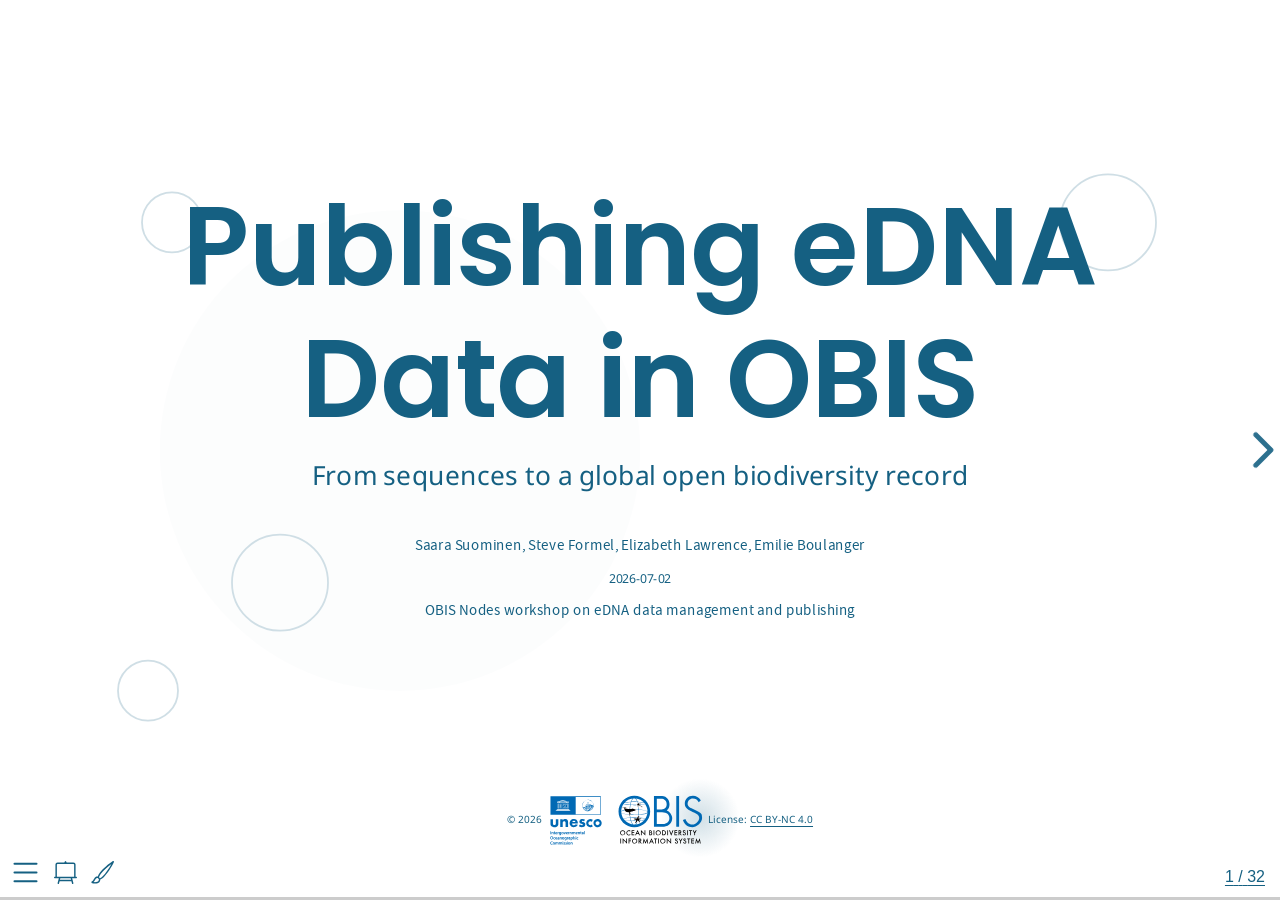
==== commit 0ca8a06b: "deploy: e99ba00b5f305cf07fafe07780fc239bde941ba7" ====
--- a/index.html
+++ b/index.html
@@ -13,7 +13,7 @@
   <meta name="generator" content="quarto-1.9.38">
 
   <meta name="author" content="Saara Suominen, Steve Formel, Elizabeth Lawrence, Emilie Boulanger">
-  <meta name="dcterms.date" content="2026-07-01">
+  <meta name="dcterms.date" content="2026-07-02">
   <title>Publishing eDNA data in OBIS – Publishing eDNA Data in OBIS</title>
   <meta name="apple-mobile-web-app-capable" content="yes">
   <meta name="apple-mobile-web-app-status-bar-style" content="black-translucent">
@@ -215,7 +215,7 @@
 </div>
 </div>
 
-  <p class="date">2026-07-01</p>
+  <p class="date">2026-07-02</p>
 </section>
 <section>
 <section id="agenda" class="title-slide slide level1 center">
@@ -237,34 +237,30 @@
 <td>Introduction to DNA-derived data</td>
 </tr>
 <tr class="odd">
-<td>00:30</td>
-<td>Dataset exercise introduction</td>
-</tr>
-<tr class="even">
 <td>00:40</td>
 <td>Dataset exercise introduction</td>
 </tr>
-<tr class="odd">
+<tr class="even">
 <td>00:45</td>
 <td>Exercise: samples.xlsx (Event &amp; eMoF table)</td>
 </tr>
-<tr class="even">
+<tr class="odd">
 <td>00:55</td>
 <td>Exercise: seqtab.txt (Occurrence)</td>
 </tr>
-<tr class="odd">
+<tr class="even">
 <td>01:05</td>
 <td>Exercise: taxonomy.txt (Occurrence)</td>
 </tr>
-<tr class="even">
+<tr class="odd">
 <td>01:10</td>
 <td>Exercise: sequences (DNA-derived data)</td>
 </tr>
-<tr class="odd">
+<tr class="even">
 <td>01:15</td>
 <td>Exercise: methods (DNA-derived data)</td>
 </tr>
-<tr class="even">
+<tr class="odd">
 <td>01:30</td>
 <td>Q &amp; A</td>
 </tr>
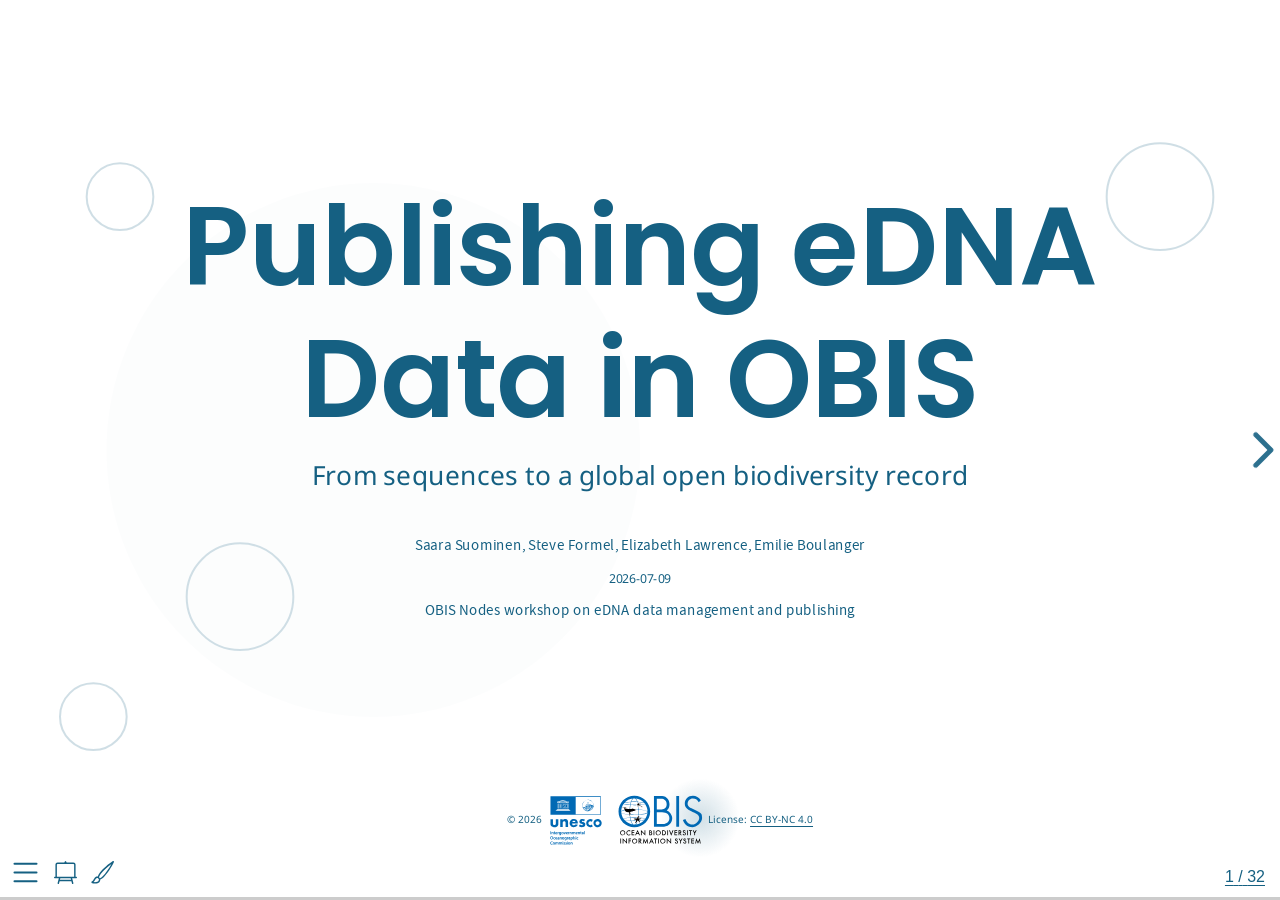
==== commit ec59b6e7: "deploy: 87deb992fb143d2d18beb64fa6143107b74124e7" ====
--- a/index.html
+++ b/index.html
@@ -13,7 +13,7 @@
   <meta name="generator" content="quarto-1.9.38">
 
   <meta name="author" content="Saara Suominen, Steve Formel, Elizabeth Lawrence, Emilie Boulanger">
-  <meta name="dcterms.date" content="2026-07-02">
+  <meta name="dcterms.date" content="2026-07-09">
   <title>Publishing eDNA data in OBIS – Publishing eDNA Data in OBIS</title>
   <meta name="apple-mobile-web-app-capable" content="yes">
   <meta name="apple-mobile-web-app-status-bar-style" content="black-translucent">
@@ -102,7 +102,7 @@
     code span.vs { color: #20794d; } /* VerbatimString */
     code span.wa { color: #5e5e5e; font-style: italic; } /* Warning */
   </style>
-  <link rel="stylesheet" href="site_libs/revealjs/dist/theme/quarto-2c571535081efe4aded98407bafecb82.css">
+  <link rel="stylesheet" href="site_libs/revealjs/dist/theme/quarto-c27465fd3e77affc975331b6717d4622.css">
   <link rel="stylesheet" href="custom.css">
   <link href="site_libs/revealjs/plugin/quarto-line-highlight/line-highlight.css" rel="stylesheet">
   <link href="site_libs/revealjs/plugin/reveal-menu/menu.css" rel="stylesheet">
@@ -203,7 +203,7 @@
   <div class="reveal">
     <div class="slides">
 
-<section id="title-slide" class="quarto-title-block center">
+<section id="title-slide" data-background-image="./assets/background-shapes.svg" data-background-opacity="0.2" data-background-size="contain" class="quarto-title-block center">
   <h1 class="title">Publishing eDNA Data in OBIS</h1>
   <p class="subtitle">From sequences to a global open biodiversity record</p>
 
@@ -215,7 +215,7 @@
 </div>
 </div>
 
-  <p class="date">2026-07-02</p>
+  <p class="date">2026-07-09</p>
 </section>
 <section>
 <section id="agenda" class="title-slide slide level1 center">
--- a/site_libs/revealjs/dist/theme/quarto-c27465fd3e77affc975331b6717d4622.css
+++ b/site_libs/revealjs/dist/theme/quarto-c27465fd3e77affc975331b6717d4622.css
@@ -0,0 +1,8 @@
+@import"https://fonts.googleapis.com/css2?family=Poppins:wght@400;600&family=Noto+Sans:wght@400;600&display=swap";@import"./fonts/source-sans-pro/source-sans-pro.css";:root{--r-background-color: #FFFFFF;--r-main-font: Source Sans Pro, Helvetica, sans-serif;--r-main-font-size: 14px;--r-main-color: #156082;--r-block-margin: 12px;--r-heading-margin: 0 0 12px 0;--r-heading-font: Poppins, sans-serif;--r-heading-color: #156082;--r-heading-line-height: 1.2;--r-heading-letter-spacing: normal;--r-heading-text-transform: none;--r-heading-text-shadow: none;--r-heading-font-weight: 600;--r-heading1-text-shadow: none;--r-heading1-size: 2.5em;--r-heading2-size: 1.6em;--r-heading3-size: 1.3em;--r-heading4-size: 1em;--r-code-font: SFMono-Regular, Menlo, Monaco, Consolas, Liberation Mono, Courier New, monospace;--r-link-color: #156082;--r-link-color-dark: rgb(10.3609271523, 47.3642384106, 64.1390728477);--r-link-color-hover: rgb(28.0927152318, 128.4238410596, 173.9072847682);--r-selection-background-color: rgb(55.6953642384, 170.678807947, 222.8046357616);--r-selection-color: #FFFFFF;--r-overlay-element-bg-color: 240, 240, 240;--r-overlay-element-fg-color: 0, 0, 0}.reveal-viewport{background:#fff;background-color:var(--r-background-color)}.reveal{font-family:var(--r-main-font);font-size:var(--r-main-font-size);font-weight:normal;color:var(--r-main-color)}.reveal ::selection{color:var(--r-selection-color);background:var(--r-selection-background-color);text-shadow:none}.reveal ::-moz-selection{color:var(--r-selection-color);background:var(--r-selection-background-color);text-shadow:none}.reveal .slides section,.reveal .slides section>section{line-height:1.3;font-weight:inherit}.reveal h1,.reveal h2,.reveal h3,.reveal h4,.reveal h5,.reveal h6{margin:var(--r-heading-margin);color:var(--r-heading-color);font-family:var(--r-heading-font);font-weight:var(--r-heading-font-weight);line-height:var(--r-heading-line-height);letter-spacing:var(--r-heading-letter-spacing);text-transform:var(--r-heading-text-transform);text-shadow:var(--r-heading-text-shadow);word-wrap:break-word}.reveal h1{font-size:var(--r-heading1-size)}.reveal h2{font-size:var(--r-heading2-size)}.reveal h3{font-size:var(--r-heading3-size)}.reveal h4{font-size:var(--r-heading4-size)}.reveal h1{text-shadow:var(--r-heading1-text-shadow)}.reveal p{margin:var(--r-block-margin) 0;line-height:1.3}.reveal h1:last-child,.reveal h2:last-child,.reveal h3:last-child,.reveal h4:last-child,.reveal h5:last-child,.reveal h6:last-child{margin-bottom:0}.reveal img,.reveal video,.reveal iframe{max-width:95%;max-height:95%}.reveal strong,.reveal b{font-weight:bold}.reveal em{font-style:italic}.reveal ol,.reveal dl,.reveal ul{display:inline-block;text-align:left;margin:0 0 0 1em}.reveal ol{list-style-type:decimal}.reveal ul{list-style-type:disc}.reveal ul ul{list-style-type:square}.reveal ul ul ul{list-style-type:circle}.reveal ul ul,.reveal ul ol,.reveal ol ol,.reveal ol ul{display:block;margin-left:40px}.reveal dt{font-weight:bold}.reveal dd{margin-left:40px}.reveal blockquote{display:block;position:relative;width:70%;margin:var(--r-block-margin) auto;padding:5px;font-style:italic;background:hsla(0,0%,100%,.05);box-shadow:0px 0px 2px rgba(0,0,0,.2)}.reveal blockquote p:first-child,.reveal blockquote p:last-child{display:inline-block}.reveal q{font-style:italic}.reveal pre{display:block;position:relative;width:90%;margin:var(--r-block-margin) auto;text-align:left;font-size:.55em;font-family:var(--r-code-font);line-height:1.2em;word-wrap:break-word;box-shadow:0px 5px 15px rgba(0,0,0,.15)}.reveal code{font-family:var(--r-code-font);text-transform:none;tab-size:2}.reveal pre code{display:block;padding:5px;overflow:auto;max-height:400px;word-wrap:normal}.reveal .code-wrapper{white-space:normal}.reveal .code-wrapper code{white-space:pre}.reveal table{margin:auto;border-collapse:collapse;border-spacing:0}.reveal table th{font-weight:bold}.reveal table th,.reveal table td{text-align:left;padding:.2em .5em .2em .5em;border-bottom:1px solid}.reveal table th[align=center],.reveal table td[align=center]{text-align:center}.reveal table th[align=right],.reveal table td[align=right]{text-align:right}.reveal table tbody tr:last-child th,.reveal table tbody tr:last-child td{border-bottom:none}.reveal sup{vertical-align:super;font-size:smaller}.reveal sub{vertical-align:sub;font-size:smaller}.reveal small{display:inline-block;font-size:.6em;line-height:1.2em;vertical-align:top}.reveal small *{vertical-align:top}.reveal img{margin:var(--r-block-margin) 0}.reveal a{color:var(--r-link-color);text-decoration:none;transition:color .15s ease}.reveal a:hover{color:var(--r-link-color-hover);text-shadow:none;border:none}.reveal .roll span:after{color:#fff;background:var(--r-link-color-dark)}.reveal .r-frame{border:4px solid var(--r-main-color);box-shadow:0 0 10px rgba(0,0,0,.15)}.reveal a .r-frame{transition:all .15s linear}.reveal a:hover .r-frame{border-color:var(--r-link-color);box-shadow:0 0 20px rgba(0,0,0,.55)}.reveal .controls{color:var(--r-link-color)}.reveal .progress{background:rgba(0,0,0,.2);color:var(--r-link-color)}@media print{.backgrounds{background-color:var(--r-background-color)}}.top-right{position:absolute;top:1em;right:1em}.visually-hidden{border:0;clip:rect(0 0 0 0);height:auto;margin:0;overflow:hidden;padding:0;position:absolute;width:1px;white-space:nowrap}.hidden{display:none !important}.zindex-bottom{z-index:-1 !important}figure.figure{display:block}.quarto-layout-panel{margin-bottom:1em}.quarto-layout-panel>figure{width:100%}.quarto-layout-panel>figure>figcaption,.quarto-layout-panel>.panel-caption{margin-top:10pt}.quarto-layout-panel>.table-caption{margin-top:0px}.table-caption p{margin-bottom:.5em}.quarto-layout-row{display:flex;flex-direction:row;align-items:flex-start}.quarto-layout-valign-top{align-items:flex-start}.quarto-layout-valign-bottom{align-items:flex-end}.quarto-layout-valign-center{align-items:center}.quarto-layout-cell{position:relative;margin-right:20px}.quarto-layout-cell:last-child{margin-right:0}.quarto-layout-cell figure,.quarto-layout-cell>p{margin:.2em}.quarto-layout-cell img{max-width:100%}.quarto-layout-cell .html-widget{width:100% !important}.quarto-layout-cell div figure p{margin:0}.quarto-layout-cell figure{display:block;margin-inline-start:0;margin-inline-end:0}.quarto-layout-cell table{display:inline-table}.quarto-layout-cell-subref figcaption,figure .quarto-layout-row figure figcaption{text-align:center;font-style:italic}.quarto-figure{position:relative;margin-bottom:1em}.quarto-figure>figure{width:100%;margin-bottom:0}.quarto-figure-left>figure>p,.quarto-figure-left>figure>div{text-align:left}.quarto-figure-center>figure>p,.quarto-figure-center>figure>div{text-align:center}.quarto-figure-right>figure>p,.quarto-figure-right>figure>div{text-align:right}.quarto-figure>figure>div.cell-annotation,.quarto-figure>figure>div code{text-align:left}figure>p:empty{display:none}figure>p:first-child{margin-top:0;margin-bottom:0}figure>figcaption.quarto-float-caption-bottom{margin-bottom:.5em}figure>figcaption.quarto-float-caption-top{margin-top:.5em}div[id^=tbl-]{position:relative}.quarto-figure>.anchorjs-link{position:absolute;top:.6em;right:.5em}div[id^=tbl-]>.anchorjs-link{position:absolute;top:.7em;right:.3em}.quarto-figure:hover>.anchorjs-link,div[id^=tbl-]:hover>.anchorjs-link,h2:hover>.anchorjs-link,h3:hover>.anchorjs-link,h4:hover>.anchorjs-link,h5:hover>.anchorjs-link,h6:hover>.anchorjs-link,.reveal-anchorjs-link>.anchorjs-link{opacity:1}#title-block-header{margin-block-end:1rem;position:relative;margin-top:-1px}#title-block-header .abstract{margin-block-start:1rem}#title-block-header .abstract .abstract-title{font-weight:600}#title-block-header a{text-decoration:none}#title-block-header .author,#title-block-header .date,#title-block-header .doi{margin-block-end:.2rem}#title-block-header .quarto-title-block>div{display:flex}#title-block-header .quarto-title-block>div>h1{flex-grow:1}#title-block-header .quarto-title-block>div>button{flex-shrink:0;height:2.25rem;margin-top:0}tr.header>th>p:last-of-type{margin-bottom:0px}table,table.table{margin-top:.5rem;margin-bottom:.5rem}caption,.table-caption{padding-top:.5rem;padding-bottom:.5rem;text-align:center}figure.quarto-float-tbl figcaption.quarto-float-caption-top{margin-top:.5rem;margin-bottom:.25rem;text-align:center}figure.quarto-float-tbl figcaption.quarto-float-caption-bottom{padding-top:.25rem;margin-bottom:.5rem;text-align:center}.utterances{max-width:none;margin-left:-8px}iframe{margin-bottom:1em}details{margin-bottom:1em}details[show]{margin-bottom:0}details>summary{color:rgb(77.6490066225,179.9668874172,226.3509933775)}details>summary>p:only-child{display:inline}div.code-copy-outer-scaffold{position:relative}dd code:not(.sourceCode),p code:not(.sourceCode){white-space:pre-wrap}code{white-space:pre}@media print{code{white-space:pre-wrap}}pre>code{display:block}pre>code.sourceCode{white-space:pre}pre>code.sourceCode>span>a:first-child::before{text-decoration:none}pre.code-overflow-wrap>code.sourceCode{white-space:pre-wrap}pre.code-overflow-scroll>code.sourceCode{white-space:pre}code a:any-link{color:inherit;text-decoration:none}code a:hover{color:inherit;text-decoration:underline}ul.task-list{padding-left:1em}[data-tippy-root]{display:inline-block}.tippy-content .footnote-back{display:none}.footnote-back{margin-left:.2em}.tippy-content{overflow-x:auto}.quarto-embedded-source-code{display:none}.quarto-unresolved-ref{font-weight:600}.quarto-cover-image{max-width:35%;float:right;margin-left:30px}.cell-output-display .widget-subarea{margin-bottom:1em}.cell-output-display:not(.no-overflow-x),.knitsql-table:not(.no-overflow-x){overflow-x:auto}.panel-input{margin-bottom:1em}.panel-input>div,.panel-input>div>div{display:inline-block;vertical-align:top;padding-right:12px}.panel-input>p:last-child{margin-bottom:0}.layout-sidebar{margin-bottom:1em}.layout-sidebar .tab-content{border:none}.tab-content>.page-columns.active{display:grid}div.sourceCode>iframe{width:100%;height:300px;margin-bottom:-0.5em}a{text-underline-offset:3px}.callout pre.sourceCode{padding-left:0}div.ansi-escaped-output{font-family:monospace;display:block}/*!
+*
+* ansi colors from IPython notebook's
+*
+* we also add `bright-[color]-` synonyms for the `-[color]-intense` classes since
+* that seems to be what ansi_up emits
+*
+*/.ansi-black-fg{color:#3e424d}.ansi-black-bg{background-color:#3e424d}.ansi-black-intense-black,.ansi-bright-black-fg{color:#282c36}.ansi-black-intense-black,.ansi-bright-black-bg{background-color:#282c36}.ansi-red-fg{color:#e75c58}.ansi-red-bg{background-color:#e75c58}.ansi-red-intense-red,.ansi-bright-red-fg{color:#b22b31}.ansi-red-intense-red,.ansi-bright-red-bg{background-color:#b22b31}.ansi-green-fg{color:#00a250}.ansi-green-bg{background-color:#00a250}.ansi-green-intense-green,.ansi-bright-green-fg{color:#007427}.ansi-green-intense-green,.ansi-bright-green-bg{background-color:#007427}.ansi-yellow-fg{color:#ddb62b}.ansi-yellow-bg{background-color:#ddb62b}.ansi-yellow-intense-yellow,.ansi-bright-yellow-fg{color:#b27d12}.ansi-yellow-intense-yellow,.ansi-bright-yellow-bg{background-color:#b27d12}.ansi-blue-fg{color:#208ffb}.ansi-blue-bg{background-color:#208ffb}.ansi-blue-intense-blue,.ansi-bright-blue-fg{color:#0065ca}.ansi-blue-intense-blue,.ansi-bright-blue-bg{background-color:#0065ca}.ansi-magenta-fg{color:#d160c4}.ansi-magenta-bg{background-color:#d160c4}.ansi-magenta-intense-magenta,.ansi-bright-magenta-fg{color:#a03196}.ansi-magenta-intense-magenta,.ansi-bright-magenta-bg{background-color:#a03196}.ansi-cyan-fg{color:#60c6c8}.ansi-cyan-bg{background-color:#60c6c8}.ansi-cyan-intense-cyan,.ansi-bright-cyan-fg{color:#258f8f}.ansi-cyan-intense-cyan,.ansi-bright-cyan-bg{background-color:#258f8f}.ansi-white-fg{color:#c5c1b4}.ansi-white-bg{background-color:#c5c1b4}.ansi-white-intense-white,.ansi-bright-white-fg{color:#a1a6b2}.ansi-white-intense-white,.ansi-bright-white-bg{background-color:#a1a6b2}.ansi-default-inverse-fg{color:#fff}.ansi-default-inverse-bg{background-color:#000}.ansi-bold{font-weight:bold}.ansi-underline{text-decoration:underline}:root{--quarto-body-bg: #FFFFFF;--quarto-body-color: #156082;--quarto-text-muted: rgb(77.6490066225, 179.9668874172, 226.3509933775);--quarto-border-color: rgb(209.3708609272, 235.6953642384, 247.6291390728);--quarto-border-width: 1px;--quarto-border-radius: 4px}table.gt_table{color:var(--quarto-body-color);font-size:1em;width:100%;background-color:rgba(0,0,0,0);border-top-width:inherit;border-bottom-width:inherit;border-color:var(--quarto-border-color)}table.gt_table th.gt_column_spanner_outer{color:var(--quarto-body-color);background-color:rgba(0,0,0,0);border-top-width:inherit;border-bottom-width:inherit;border-color:var(--quarto-border-color)}table.gt_table th.gt_col_heading{color:var(--quarto-body-color);font-weight:bold;background-color:rgba(0,0,0,0)}table.gt_table thead.gt_col_headings{border-bottom:1px solid currentColor;border-top-width:inherit;border-top-color:var(--quarto-border-color)}table.gt_table thead.gt_col_headings:not(:first-child){border-top-width:1px;border-top-color:var(--quarto-border-color)}table.gt_table td.gt_row{border-bottom-width:1px;border-bottom-color:var(--quarto-border-color);border-top-width:0px}table.gt_table tbody.gt_table_body{border-top-width:1px;border-bottom-width:1px;border-bottom-color:var(--quarto-border-color);border-top-color:currentColor}div.columns{display:initial;gap:initial}div.column{display:inline-block;overflow-x:initial;vertical-align:top;width:50%}.code-annotation-tip-content{word-wrap:break-word}.code-annotation-container-hidden{display:none !important}dl.code-annotation-container-grid{display:grid;grid-template-columns:min-content auto}dl.code-annotation-container-grid dt{grid-column:1}dl.code-annotation-container-grid dd{grid-column:2}pre.sourceCode.code-annotation-code{padding-right:0}code.sourceCode .code-annotation-anchor{z-index:100;position:relative;float:right;background-color:rgba(0,0,0,0)}input[type=checkbox]{margin-right:.5ch}:root{--mermaid-bg-color: #FFFFFF;--mermaid-edge-color: #999;--mermaid-node-fg-color: #156082;--mermaid-fg-color: #156082;--mermaid-fg-color--lighter: rgb(28.0927152318, 128.4238410596, 173.9072847682);--mermaid-fg-color--lightest: rgb(35.1854304636, 160.8476821192, 217.8145695364);--mermaid-font-family: Source Sans Pro, Helvetica, sans-serif;--mermaid-label-bg-color: #FFFFFF;--mermaid-label-fg-color: #2a76dd;--mermaid-node-bg-color: rgba(42, 118, 221, 0.1);--mermaid-node-fg-color: #156082}@media print{:root{font-size:11pt}#quarto-sidebar,#TOC,.nav-page{display:none}.page-columns .content{grid-column-start:page-start}.fixed-top{position:relative}.panel-caption,.figure-caption,figcaption{color:#666}}body.quarto-light .dark-content{display:none !important}body.quarto-dark .light-content{display:none !important}.code-copy-button{position:absolute;top:0;right:0;border:0;margin-top:5px;margin-right:5px;background-color:rgba(0,0,0,0);z-index:3}.code-copy-button-tooltip{font-size:.75em}div.code-copy-outer-scaffold:hover>.code-copy-button>.bi::before{display:inline-block;height:1rem;width:1rem;content:"";vertical-align:-0.125em;background-image:url('data:image/svg+xml,<svg xmlns="http://www.w3.org/2000/svg" width="16" height="16" fill="rgb(78, 180, 226)" viewBox="0 0 16 16"><path d="M4 1.5H3a2 2 0 0 0-2 2V14a2 2 0 0 0 2 2h10a2 2 0 0 0 2-2V3.5a2 2 0 0 0-2-2h-1v1h1a1 1 0 0 1 1 1V14a1 1 0 0 1-1 1H3a1 1 0 0 1-1-1V3.5a1 1 0 0 1 1-1h1v-1z"/><path d="M9.5 1a.5.5 0 0 1 .5.5v1a.5.5 0 0 1-.5.5h-3a.5.5 0 0 1-.5-.5v-1a.5.5 0 0 1 .5-.5h3zm-3-1A1.5 1.5 0 0 0 5 1.5v1A1.5 1.5 0 0 0 6.5 4h3A1.5 1.5 0 0 0 11 2.5v-1A1.5 1.5 0 0 0 9.5 0h-3z"/></svg>');background-repeat:no-repeat;background-size:1rem 1rem}div.code-copy-outer-scaffold:hover>.code-copy-button-checked>.bi::before{background-image:url('data:image/svg+xml,<svg xmlns="http://www.w3.org/2000/svg" width="16" height="16" fill="rgb(78, 180, 226)" viewBox="0 0 16 16"><path d="M13.854 3.646a.5.5 0 0 1 0 .708l-7 7a.5.5 0 0 1-.708 0l-3.5-3.5a.5.5 0 1 1 .708-.708L6.5 10.293l6.646-6.647a.5.5 0 0 1 .708 0z"/></svg>')}div.code-copy-outer-scaffold:hover>.code-copy-button:hover>.bi::before{background-image:url('data:image/svg+xml,<svg xmlns="http://www.w3.org/2000/svg" width="16" height="16" fill="rgb(21, 96, 130)" viewBox="0 0 16 16"><path d="M4 1.5H3a2 2 0 0 0-2 2V14a2 2 0 0 0 2 2h10a2 2 0 0 0 2-2V3.5a2 2 0 0 0-2-2h-1v1h1a1 1 0 0 1 1 1V14a1 1 0 0 1-1 1H3a1 1 0 0 1-1-1V3.5a1 1 0 0 1 1-1h1v-1z"/><path d="M9.5 1a.5.5 0 0 1 .5.5v1a.5.5 0 0 1-.5.5h-3a.5.5 0 0 1-.5-.5v-1a.5.5 0 0 1 .5-.5h3zm-3-1A1.5 1.5 0 0 0 5 1.5v1A1.5 1.5 0 0 0 6.5 4h3A1.5 1.5 0 0 0 11 2.5v-1A1.5 1.5 0 0 0 9.5 0h-3z"/></svg>')}div.code-copy-outer-scaffold:hover>.code-copy-button-checked:hover>.bi::before{background-image:url('data:image/svg+xml,<svg xmlns="http://www.w3.org/2000/svg" width="16" height="16" fill="rgb(21, 96, 130)"  viewBox="0 0 16 16"><path d="M13.854 3.646a.5.5 0 0 1 0 .708l-7 7a.5.5 0 0 1-.708 0l-3.5-3.5a.5.5 0 1 1 .708-.708L6.5 10.293l6.646-6.647a.5.5 0 0 1 .708 0z"/></svg>')}.panel-tabset [role=tablist]{border-bottom:1px solid rgb(209.3708609272,235.6953642384,247.6291390728);list-style:none;margin:0;padding:0;width:100%}.panel-tabset [role=tablist] *{-webkit-box-sizing:border-box;box-sizing:border-box}@media(min-width: 30em){.panel-tabset [role=tablist] li{display:inline-block}}.panel-tabset [role=tab]{border:1px solid rgba(0,0,0,0);border-top-color:rgb(209.3708609272,235.6953642384,247.6291390728);display:block;padding:.5em 1em;text-decoration:none}@media(min-width: 30em){.panel-tabset [role=tab]{border-top-color:rgba(0,0,0,0);display:inline-block;margin-bottom:-1px}}.panel-tabset [role=tab][aria-selected=true]{background-color:rgb(209.3708609272,235.6953642384,247.6291390728)}@media(min-width: 30em){.panel-tabset [role=tab][aria-selected=true]{background-color:rgba(0,0,0,0);border:1px solid rgb(209.3708609272,235.6953642384,247.6291390728);border-bottom-color:#fff}}@media(min-width: 30em){.panel-tabset [role=tab]:hover:not([aria-selected=true]){border:1px solid rgb(209.3708609272,235.6953642384,247.6291390728)}}.code-with-filename .code-with-filename-file{margin-bottom:0;padding-bottom:2px;padding-top:2px;padding-left:.7em;border:var(--quarto-border-width) solid var(--quarto-border-color);border-radius:var(--quarto-border-radius);border-bottom:0;border-bottom-left-radius:0%;border-bottom-right-radius:0%}.code-with-filename div.sourceCode,.reveal .code-with-filename div.sourceCode{margin-top:0;border-top-left-radius:0%;border-top-right-radius:0%}.code-with-filename .code-with-filename-file pre{margin-bottom:0}.code-with-filename .code-with-filename-file{background-color:rgba(219,219,219,.8)}.quarto-dark .code-with-filename .code-with-filename-file{background-color:#555}.code-with-filename .code-with-filename-file strong{font-weight:400}.reveal.center .slide aside,.reveal.center .slide div.aside{position:initial}section.has-light-background,section.has-light-background h1,section.has-light-background h2,section.has-light-background h3,section.has-light-background h4,section.has-light-background h5,section.has-light-background h6{color:#222}section.has-light-background a,section.has-light-background a:hover{color:#2a76dd}section.has-light-background code{color:#4758ab}section.has-dark-background,section.has-dark-background h1,section.has-dark-background h2,section.has-dark-background h3,section.has-dark-background h4,section.has-dark-background h5,section.has-dark-background h6{color:#fff}section.has-dark-background a,section.has-dark-background a:hover{color:#42affa}section.has-dark-background code{color:#ffa07a}#title-slide,div.reveal div.slides section.quarto-title-block{text-align:center}#title-slide .subtitle,div.reveal div.slides section.quarto-title-block .subtitle{margin-bottom:2.5rem}.reveal .slides{text-align:left}.reveal .title-slide h1{font-size:1.6em}.reveal[data-navigation-mode=linear] .title-slide h1{font-size:2.5em}.reveal div.sourceCode{border:1px solid rgb(209.3708609272,235.6953642384,247.6291390728);border-radius:4px}.reveal pre{width:100%;box-shadow:none;background-color:#fff;border:none;margin:0;font-size:.55em;line-height:1.3;font-family:SFMono-Regular,Menlo,Monaco,Consolas,"Liberation Mono","Courier New",monospace}.reveal pre code{background-color:#fff;font-size:inherit;color:#156082;font-family:inherit}.reveal pre.sourceCode code{color:#156082;font-size:inherit;background-color:inherit;white-space:pre;font-family:inherit;padding:6px 9px;max-height:500px}.reveal .code-with-filename .code-with-filename-file pre{background-color:unset}.reveal code{color:var(--quarto-hl-fu-color);font-size:.875em;background-color:rgba(0,0,0,0);white-space:pre-wrap;font-family:SFMono-Regular,Menlo,Monaco,Consolas,"Liberation Mono","Courier New",monospace}.reveal .column-output-location{display:flex;align-items:stretch}.reveal .column-output-location .column:first-of-type div.sourceCode{height:100%;background-color:#fff}.reveal blockquote{display:block;position:relative;color:rgb(77.6490066225,179.9668874172,226.3509933775);width:unset;margin:var(--r-block-margin) auto;padding:.625rem 1.75rem;border-left:.25rem solid rgb(77.6490066225,179.9668874172,226.3509933775);font-style:normal;background:none;box-shadow:none}.reveal blockquote p:first-child,.reveal blockquote p:last-child{display:block}.reveal .slide aside,.reveal .slide div.aside{position:absolute;bottom:20px;font-size:0.7em;color:rgb(77.6490066225,179.9668874172,226.3509933775)}.reveal .slide sup{font-size:0.7em}.reveal .slide.scrollable aside,.reveal .slide.scrollable div.aside{position:relative;margin-top:1em}.reveal .slide aside .aside-footnotes{margin-bottom:0}.reveal .slide aside .aside-footnotes li:first-of-type{margin-top:0}.reveal .layout-sidebar{display:flex;width:100%;margin-top:.8em}.reveal .layout-sidebar .panel-sidebar{width:270px}.reveal .layout-sidebar-left .panel-sidebar{margin-right:calc(0.5em*2)}.reveal .layout-sidebar-right .panel-sidebar{margin-left:calc(0.5em*2)}.reveal .layout-sidebar .panel-fill,.reveal .layout-sidebar .panel-center,.reveal .layout-sidebar .panel-tabset{flex:1}.reveal .panel-input,.reveal .panel-sidebar{font-size:.5em;padding:.5em;border-style:solid;border-color:rgb(209.3708609272,235.6953642384,247.6291390728);border-width:1px;border-radius:4px;background-color:#f8f9fa}.reveal .panel-sidebar :first-child,.reveal .panel-fill :first-child{margin-top:0}.reveal .panel-sidebar :last-child,.reveal .panel-fill :last-child{margin-bottom:0}.panel-input>div,.panel-input>div>div{vertical-align:middle;padding-right:1em}.reveal p,.reveal .slides section,.reveal .slides section>section{line-height:1.3}.reveal.smaller .slides section{font-size:0.7em}.reveal.smaller .slides section section{font-size:inherit}.reveal.smaller .slides h1{font-size:calc(2.5em/0.7)}.reveal.smaller .slides h2{font-size:calc(1.6em/0.7)}.reveal.smaller .slides h3{font-size:calc(1.3em/0.7)}.reveal .slides section.smaller{font-size:0.7em}.reveal .slides section.smaller h1{font-size:calc(2.5em/0.7)}.reveal .slides section.smaller h2{font-size:calc(1.6em/0.7)}.reveal .slides section.smaller h3{font-size:calc(1.3em/0.7)}.reveal .slides section div.callout{font-size:0.7em}.reveal .slides section div.callout h1{font-size:calc(2.5em/0.7)}.reveal .slides section div.callout h2{font-size:calc(1.6em/0.7)}.reveal .slides section div.callout h3{font-size:calc(1.3em/0.7)}.reveal .columns>.column>:not(ul,ol){margin-left:.25rem;margin-right:.25rem}.reveal .columns>.column:first-child>:not(ul,ol){margin-right:.5rem;margin-left:0}.reveal .columns>.column:last-child>:not(ul,ol){margin-right:0;margin-left:.5rem}.reveal .slide-number{color:rgb(28.0927152318,128.4238410596,173.9072847682);background-color:#fff}.reveal .footer{color:rgb(77.6490066225,179.9668874172,226.3509933775)}.reveal .footer a{color:#156082}.reveal .footer.has-dark-background{color:#fff}.reveal .footer.has-dark-background a{color:rgb(122.7,198.1114130435,250)}.reveal .footer.has-light-background{color:hsl(0,0%,31.2169312169%)}.reveal .footer.has-light-background a{color:rgb(105.9,154.769273743,221)}.reveal .slide-number{color:rgb(77.6490066225,179.9668874172,226.3509933775)}.reveal .slide-number.has-dark-background{color:#fff}.reveal .slide-number.has-light-background{color:hsl(0,0%,31.2169312169%)}.reveal .slide figure>figcaption,.reveal .slide img.stretch+p.caption,.reveal .slide img.r-stretch+p.caption{font-size:0.7em}@media screen and (min-width: 500px){.reveal .controls[data-controls-layout=edges] .navigate-left{left:.2em}.reveal .controls[data-controls-layout=edges] .navigate-right{right:.2em}.reveal .controls[data-controls-layout=edges] .navigate-up{top:.4em}.reveal .controls[data-controls-layout=edges] .navigate-down{bottom:2.3em}}.tippy-box[data-theme~=light-border]{background-color:#fff;color:#156082;border-radius:4px;border:solid 1px rgb(77.6490066225,179.9668874172,226.3509933775);font-size:.6em}.tippy-box[data-theme~=light-border] .tippy-arrow{color:rgb(77.6490066225,179.9668874172,226.3509933775)}.tippy-box[data-placement^=bottom]>.tippy-content{padding:7px 10px;z-index:1}.reveal .panel-tabset [role=tab]{padding:.25em .7em}.reveal .slide-menu-button .fa-bars::before{background-image:url('data:image/svg+xml,<svg xmlns="http://www.w3.org/2000/svg" width="16" height="16" fill="rgb(21, 96, 130)" class="bi bi-list" viewBox="0 0 16 16"><path fill-rule="evenodd" d="M2.5 12a.5.5 0 0 1 .5-.5h10a.5.5 0 0 1 0 1H3a.5.5 0 0 1-.5-.5zm0-4a.5.5 0 0 1 .5-.5h10a.5.5 0 0 1 0 1H3a.5.5 0 0 1-.5-.5zm0-4a.5.5 0 0 1 .5-.5h10a.5.5 0 0 1 0 1H3a.5.5 0 0 1-.5-.5z"/></svg>')}.reveal .slide-chalkboard-buttons .fa-easel2::before{background-image:url('data:image/svg+xml,<svg xmlns="http://www.w3.org/2000/svg" width="16" height="16" fill="rgb(21, 96, 130)" class="bi bi-easel2" viewBox="0 0 16 16"><path fill-rule="evenodd" d="M8 0a.5.5 0 0 1 .447.276L8.81 1h4.69A1.5 1.5 0 0 1 15 2.5V11h.5a.5.5 0 0 1 0 1h-2.86l.845 3.379a.5.5 0 0 1-.97.242L12.11 14H3.89l-.405 1.621a.5.5 0 0 1-.97-.242L3.36 12H.5a.5.5 0 0 1 0-1H1V2.5A1.5 1.5 0 0 1 2.5 1h4.691l.362-.724A.5.5 0 0 1 8 0ZM2 11h12V2.5a.5.5 0 0 0-.5-.5h-11a.5.5 0 0 0-.5.5V11Zm9.61 1H4.39l-.25 1h7.72l-.25-1Z"/></svg>')}.reveal .slide-chalkboard-buttons .fa-brush::before{background-image:url('data:image/svg+xml,<svg xmlns="http://www.w3.org/2000/svg" width="16" height="16" fill="rgb(21, 96, 130)" class="bi bi-brush" viewBox="0 0 16 16"><path d="M15.825.12a.5.5 0 0 1 .132.584c-1.53 3.43-4.743 8.17-7.095 10.64a6.067 6.067 0 0 1-2.373 1.534c-.018.227-.06.538-.16.868-.201.659-.667 1.479-1.708 1.74a8.118 8.118 0 0 1-3.078.132 3.659 3.659 0 0 1-.562-.135 1.382 1.382 0 0 1-.466-.247.714.714 0 0 1-.204-.288.622.622 0 0 1 .004-.443c.095-.245.316-.38.461-.452.394-.197.625-.453.867-.826.095-.144.184-.297.287-.472l.117-.198c.151-.255.326-.54.546-.848.528-.739 1.201-.925 1.746-.896.126.007.243.025.348.048.062-.172.142-.38.238-.608.261-.619.658-1.419 1.187-2.069 2.176-2.67 6.18-6.206 9.117-8.104a.5.5 0 0 1 .596.04zM4.705 11.912a1.23 1.23 0 0 0-.419-.1c-.246-.013-.573.05-.879.479-.197.275-.355.532-.5.777l-.105.177c-.106.181-.213.362-.32.528a3.39 3.39 0 0 1-.76.861c.69.112 1.736.111 2.657-.12.559-.139.843-.569.993-1.06a3.122 3.122 0 0 0 .126-.75l-.793-.792zm1.44.026c.12-.04.277-.1.458-.183a5.068 5.068 0 0 0 1.535-1.1c1.9-1.996 4.412-5.57 6.052-8.631-2.59 1.927-5.566 4.66-7.302 6.792-.442.543-.795 1.243-1.042 1.826-.121.288-.214.54-.275.72v.001l.575.575zm-4.973 3.04.007-.005a.031.031 0 0 1-.007.004zm3.582-3.043.002.001h-.002z"/></svg>')}/*! light */.reveal ol[type=a]{list-style-type:lower-alpha}.reveal ol[type=a s]{list-style-type:lower-alpha}.reveal ol[type=A s]{list-style-type:upper-alpha}.reveal ol[type=i]{list-style-type:lower-roman}.reveal ol[type=i s]{list-style-type:lower-roman}.reveal ol[type=I s]{list-style-type:upper-roman}.reveal ol[type="1"]{list-style-type:decimal}.reveal ul.task-list{list-style:none}.reveal ul.task-list li input[type=checkbox]{width:2em;height:2em;margin:0 1em .5em -1.6em;vertical-align:middle}div.cell-output-display div.pagedtable-wrapper table.table{font-size:.6em}.reveal .code-annotation-container-hidden{display:none}.reveal code.sourceCode button.code-annotation-anchor,.reveal code.sourceCode .code-annotation-anchor{font-family:SFMono-Regular,Menlo,Monaco,Consolas,"Liberation Mono","Courier New",monospace;color:var(--quarto-hl-co-color);border:solid var(--quarto-hl-co-color) 1px;border-radius:50%;font-size:.7em;line-height:1.2em;margin-top:2px;user-select:none;-webkit-user-select:none;-moz-user-select:none;-ms-user-select:none;-o-user-select:none}.reveal code.sourceCode button.code-annotation-anchor{cursor:pointer}.reveal code.sourceCode a.code-annotation-anchor{text-align:center;vertical-align:middle;text-decoration:none;cursor:default;height:1.2em;width:1.2em}.reveal code.sourceCode.fragment a.code-annotation-anchor{left:auto}.reveal #code-annotation-line-highlight-gutter{width:100%;border-top:solid var(--quarto-hl-co-color) 1px;border-bottom:solid var(--quarto-hl-co-color) 1px;z-index:2}.reveal #code-annotation-line-highlight{margin-left:-8em;width:calc(100% + 4em);border-top:solid var(--quarto-hl-co-color) 1px;border-bottom:solid var(--quarto-hl-co-color) 1px;z-index:2;margin-bottom:-2px}.reveal code.sourceCode .code-annotation-anchor.code-annotation-active{background-color:var(--quarto-hl-normal-color, #aaaaaa);border:solid var(--quarto-hl-normal-color, #aaaaaa) 1px;color:#fff;font-weight:bolder}.reveal pre.code-annotation-code{padding-top:0;padding-bottom:0}.reveal pre.code-annotation-code code{z-index:3;padding-left:0px}.reveal dl.code-annotation-container-grid{margin-left:.1em}.reveal dl.code-annotation-container-grid dt{margin-top:.65rem;font-family:SFMono-Regular,Menlo,Monaco,Consolas,"Liberation Mono","Courier New",monospace;border:solid #156082 1px;border-radius:50%;height:1.3em;width:1.3em;line-height:1.3em;font-size:.5em;text-align:center;vertical-align:middle;text-decoration:none}.reveal dl.code-annotation-container-grid dd{margin-left:.25em}.reveal .scrollable ol li:first-child:nth-last-child(n+10),.reveal .scrollable ol li:first-child:nth-last-child(n+10)~li{margin-left:1em}kbd{font-family:SFMono-Regular,Menlo,Monaco,Consolas,"Liberation Mono","Courier New",monospace;font-size:14px;color:#156082;background-color:#f8f9fa;border:1px solid;border-color:rgb(209.3708609272,235.6953642384,247.6291390728);border-radius:5px;padding:.4rem .4rem}:root{--r-inline-code-font: SFMono-Regular, Menlo, Monaco, Consolas, Liberation Mono, Courier New, monospace;--r-block-code-font: SFMono-Regular, Menlo, Monaco, Consolas, Liberation Mono, Courier New, monospace;--r-inline-code-font-size: 0.875em;--r-block-code-font-size: 0.55em}.reveal a{font-weight:400;background-color:rgba(0,0,0,0);text-decoration:inherit}.reveal div.callout{margin-top:1rem;margin-bottom:1rem;border-radius:4px;overflow-wrap:break-word}.reveal div.callout.callout-style-simple,.reveal div.callout.callout-style-default{border-left:.3rem solid #acacac;border-right:solid 1px rgb(209.3708609272,235.6953642384,247.6291390728);border-top:solid 1px rgb(209.3708609272,235.6953642384,247.6291390728);border-bottom:solid 1px rgb(209.3708609272,235.6953642384,247.6291390728)}.reveal div.callout.callout-style-simple div.callout-body,.reveal div.callout.callout-style-simple div.callout-title,.reveal div.callout.callout-style-default div.callout-body,.reveal div.callout.callout-style-default div.callout-title{font-size:inherit;border-bottom:none;font-weight:600}.reveal div.callout.callout-style-simple div.callout-title,.reveal div.callout.callout-style-default div.callout-title{display:flex;align-items:center}.reveal div.callout.callout-style-simple div.callout-title p,.reveal div.callout.callout-style-default div.callout-title p{margin-top:.5em;margin-bottom:.5em;color:var(--r-main-color)}.reveal div.callout.callout-style-simple .callout-icon::before,.reveal div.callout.callout-style-default .callout-icon::before{height:1.25em;width:1.25em;background-size:1.25em 1.25em}.reveal div.callout.callout-style-simple.callout-titled .callout-body>.callout-content>:last-child,.reveal div.callout.callout-style-default.callout-titled .callout-body>.callout-content>:last-child{margin-bottom:var(--r-block-margin)}.reveal div.callout.callout-style-simple.callout-titled .callout-body>.callout-content>:last-child:not(div.sourceCode),.reveal div.callout.callout-style-default.callout-titled .callout-body>.callout-content>:last-child:not(div.sourceCode){padding-bottom:.5rem;margin-bottom:0}.reveal div.callout.callout-style-simple.callout-titled .callout-icon::before,.reveal div.callout.callout-style-default.callout-titled .callout-icon::before{margin-top:.25em;padding-right:.25em}.reveal div.callout.callout-style-simple.no-icon::before,.reveal div.callout.callout-style-default.no-icon::before{display:none !important}.reveal div.callout.callout-style-simple{padding:0em .5em;display:flex}.reveal div.callout.callout-style-simple.callout-titled .callout-body{margin-top:.2em}.reveal div.callout.callout-style-simple.callout-titled:not(.no-icon) .callout-content{padding-left:1.6em}.reveal div.callout.callout-style-simple.callout-titled .callout-content p{margin-top:0}.reveal div.callout.callout-style-simple:not(.callout-titled) .callout-body{display:flex}.reveal div.callout.callout-style-simple:not(.callout-titled) .callout-icon::before{margin-top:var(--r-block-margin);padding-right:.5em}.reveal div.callout.callout-style-simple:not(.callout-titled) .callout-body>.callout-content>div.sourceCode:last-child{margin-bottom:1rem}.reveal div.callout.callout-style-simple:not(.callout-titled) .callout-body>.callout-content>:first-child{margin-top:var(--r-block-margin)}.reveal div.callout.callout-style-simple .callout-icon::before{display:inline-block;content:"";background-repeat:no-repeat}.reveal div.callout.callout-style-simple div.callout-title{opacity:75%}.reveal div.callout.callout-style-simple div.callout-body{font-weight:400}.reveal div.callout.callout-style-default.callout-titled .callout-content p{margin-top:.7em}.reveal div.callout.callout-style-default .callout-icon::before{display:inline-block;content:"";background-repeat:no-repeat}.reveal div.callout.callout-style-default div.callout-body{font-weight:400}.reveal div.callout.callout-style-default div.callout-title{opacity:85%;padding-left:.5em;padding-right:.5em}.reveal div.callout.callout-style-default div.callout-content{padding-left:.5em;padding-right:.5em}.reveal div.callout .callout-body-container{flex-grow:1}.reveal div.callout.callout-note{border-left-color:#0d6efd}.reveal div.callout.callout-note.callout-style-default .callout-title{background-color:rgb(230.8,240.5,254.8)}.reveal div.callout.callout-note .callout-icon::before{background-image:url('data:image/svg+xml,<svg xmlns="http://www.w3.org/2000/svg" width="16" height="16" style="fill: rgb(11.7, 99, 227.7)" class="bi bi-info-circle" viewBox="0 0 16 16"><path d="M8 15A7 7 0 1 1 8 1a7 7 0 0 1 0 14zm0 1A8 8 0 1 0 8 0a8 8 0 0 0 0 16z"/><path d="m8.93 6.588-2.29.287-.082.38.45.083c.294.07.352.176.288.469l-.738 3.468c-.194.897.105 1.319.808 1.319.545 0 1.178-.252 1.465-.598l.088-.416c-.2.176-.492.246-.686.246-.275 0-.375-.193-.304-.533L8.93 6.588zM9 4.5a1 1 0 1 1-2 0 1 1 0 0 1 2 0z"/></svg>');}.reveal div.callout.callout-tip{border-left-color:#198754}.reveal div.callout.callout-tip.callout-style-default .callout-title{background-color:rgb(232,243,237.9)}.reveal div.callout.callout-tip .callout-icon::before{background-image:url('data:image/svg+xml,<svg xmlns="http://www.w3.org/2000/svg" width="16" height="16" style="fill: rgb(22.5, 121.5, 75.6)" class="bi bi-lightbulb" viewBox="0 0 16 16"><path d="M2 6a6 6 0 1 1 10.174 4.31c-.203.196-.359.4-.453.619l-.762 1.769A.5.5 0 0 1 10.5 13a.5.5 0 0 1 0 1 .5.5 0 0 1 0 1l-.224.447a1 1 0 0 1-.894.553H6.618a1 1 0 0 1-.894-.553L5.5 15a.5.5 0 0 1 0-1 .5.5 0 0 1 0-1 .5.5 0 0 1-.46-.302l-.761-1.77a1.964 1.964 0 0 0-.453-.618A5.984 5.984 0 0 1 2 6zm6-5a5 5 0 0 0-3.479 8.592c.263.254.514.564.676.941L5.83 12h4.342l.632-1.467c.162-.377.413-.687.676-.941A5 5 0 0 0 8 1z"/></svg>');}.reveal div.callout.callout-warning{border-left-color:#ffc107}.reveal div.callout.callout-warning.callout-style-default .callout-title{background-color:rgb(255,248.8,230.2)}.reveal div.callout.callout-warning .callout-icon::before{background-image:url('data:image/svg+xml,<svg xmlns="http://www.w3.org/2000/svg" width="16" height="16" style="fill: rgb(229.5, 173.7, 6.3)" class="bi bi-exclamation-triangle" viewBox="0 0 16 16"><path d="M7.938 2.016A.13.13 0 0 1 8.002 2a.13.13 0 0 1 .063.016.146.146 0 0 1 .054.057l6.857 11.667c.036.06.035.124.002.183a.163.163 0 0 1-.054.06.116.116 0 0 1-.066.017H1.146a.115.115 0 0 1-.066-.017.163.163 0 0 1-.054-.06.176.176 0 0 1 .002-.183L7.884 2.073a.147.147 0 0 1 .054-.057zm1.044-.45a1.13 1.13 0 0 0-1.96 0L.165 13.233c-.457.778.091 1.767.98 1.767h13.713c.889 0 1.438-.99.98-1.767L8.982 1.566z"/><path d="M7.002 12a1 1 0 1 1 2 0 1 1 0 0 1-2 0zM7.1 5.995a.905.905 0 1 1 1.8 0l-.35 3.507a.552.552 0 0 1-1.1 0L7.1 5.995z"/></svg>');}.reveal div.callout.callout-caution{border-left-color:#fd7e14}.reveal div.callout.callout-caution.callout-style-default .callout-title{background-color:rgb(254.8,242.1,231.5)}.reveal div.callout.callout-caution .callout-icon::before{background-image:url('data:image/svg+xml,<svg xmlns="http://www.w3.org/2000/svg" width="16" height="16" style="fill: rgb(227.7, 113.4, 18)" class="bi bi-cone-striped" viewBox="0 0 16 16"><path d="M9.97 4.88l.953 3.811C10.158 8.878 9.14 9 8 9c-1.14 0-2.159-.122-2.923-.309L6.03 4.88C6.635 4.957 7.3 5 8 5s1.365-.043 1.97-.12zm-.245-.978L8.97.88C8.718-.13 7.282-.13 7.03.88L6.274 3.9C6.8 3.965 7.382 4 8 4c.618 0 1.2-.036 1.725-.098zm4.396 8.613a.5.5 0 0 1 .037.96l-6 2a.5.5 0 0 1-.316 0l-6-2a.5.5 0 0 1 .037-.96l2.391-.598.565-2.257c.862.212 1.964.339 3.165.339s2.303-.127 3.165-.339l.565 2.257 2.391.598z"/></svg>');}.reveal div.callout.callout-important{border-left-color:#dc3545}.reveal div.callout.callout-important.callout-style-default .callout-title{background-color:rgb(251.5,234.8,236.4)}.reveal div.callout.callout-important .callout-icon::before{background-image:url('data:image/svg+xml,<svg xmlns="http://www.w3.org/2000/svg" width="16" height="16" style="fill: rgb(198, 47.7, 62.1)" class="bi bi-exclamation-circle" viewBox="0 0 16 16"><path d="M8 15A7 7 0 1 1 8 1a7 7 0 0 1 0 14zm0 1A8 8 0 1 0 8 0a8 8 0 0 0 0 16z"/><path d="M7.002 11a1 1 0 1 1 2 0 1 1 0 0 1-2 0zM7.1 4.995a.905.905 0 1 1 1.8 0l-.35 3.507a.552.552 0 0 1-1.1 0L7.1 4.995z"/></svg>');}.reveal .quarto-title-block .quarto-title-authors{display:flex;justify-content:center}.reveal .quarto-title-block .quarto-title-authors .quarto-title-author{padding-left:.5em;padding-right:.5em}.reveal .quarto-title-block .quarto-title-authors .quarto-title-author a,.reveal .quarto-title-block .quarto-title-authors .quarto-title-author a:hover,.reveal .quarto-title-block .quarto-title-authors .quarto-title-author a:visited,.reveal .quarto-title-block .quarto-title-authors .quarto-title-author a:active{color:inherit;text-decoration:none}.reveal .quarto-title-block .quarto-title-authors .quarto-title-author .quarto-title-author-name{margin-bottom:.1rem}.reveal .quarto-title-block .quarto-title-authors .quarto-title-author .quarto-title-author-email{margin-top:0px;margin-bottom:.4em;font-size:.6em}.reveal .quarto-title-block .quarto-title-authors .quarto-title-author .quarto-title-author-orcid img{margin-bottom:4px}.reveal .quarto-title-block .quarto-title-authors .quarto-title-author .quarto-title-affiliation{font-size:.7em;margin-top:0px;margin-bottom:8px}.reveal .quarto-title-block .quarto-title-authors .quarto-title-author .quarto-title-affiliation:first{margin-top:12px}.reveal h1{font-family:"Poppins",sans-serif;font-size:100px;font-weight:600;color:#156082;text-transform:none}.reveal .slide-background[data-background-color="#156082"]~.slide-content h1,.reveal section[data-background-color="#156082"] h1{font-size:80px !important;font-weight:600 !important;color:#fff !important}.reveal h2{font-family:"Poppins",sans-serif;font-size:48px;font-weight:400;color:#156082;text-transform:none}.reveal h3{font-family:"Poppins",sans-serif;font-size:40px;font-weight:400;color:#156082}.reveal p,.reveal li{font-family:"Noto Sans",sans-serif;font-size:24px;color:#156082}.reveal p.small-italic,.reveal .small-italic p,.reveal .small-italic{font-size:24px;font-style:italic;color:#156082}.reveal strong{font-weight:600;color:#156082}.reveal a{color:#156082;text-decoration:underline}.reveal a:hover{color:#0d4057}.reveal .footer{display:flex;justify-content:center;align-items:center;padding:20px;position:relative}.reveal .footer::before{content:"";position:absolute;width:80px;height:80px;background:radial-gradient(circle, rgba(21, 96, 130, 0.2) 0%, rgba(255, 255, 255, 0) 70%);border-radius:50%;z-index:0}.reveal .footer img{height:50px;position:relative;z-index:1}.reveal .slide-background[style*=background-color]~.slide-content h1,.reveal .slide-background[style*=background-color]~.slide-content h2{color:#fff}.reveal table{font-family:"Noto Sans",sans-serif;font-size:12px}.reveal table th{font-weight:600;background-color:rgba(21,96,130,.1)}.reveal .callout{border-left:4px solid #156082}.reveal .callout-title{font-family:"Poppins",sans-serif;font-weight:600}.reveal code{font-family:"Courier New",monospace;color:#156082}.reveal blockquote{border-left:4px solid #156082;font-style:italic;color:#156082}.reveal ul,.reveal ol{margin-left:4em}.stats-container{display:flex;flex-wrap:wrap;justify-content:space-around;align-items:center;gap:40px;margin-top:50px}.stat-box{text-align:center;min-width:150px}.stat-icon{font-size:48px;color:#156082;margin-bottom:20px}.stat-number{font-size:36px;font-weight:600;color:#156082;display:block;margin-bottom:10px}.stat-label{font-size:14px;color:#156082}:root{--quarto-scss-export-body-bg: #FFFFFF;--quarto-scss-export-body-color: #156082;--quarto-scss-export-link-color: #156082;--quarto-scss-export-presentation-heading-color: #156082;--quarto-scss-export-link-color-bg: transparent;--quarto-scss-export-text-muted: rgb(77.6490066225, 179.9668874172, 226.3509933775);--quarto-scss-export-gray-200: #e9ecef;--quarto-scss-export-gray-100: #f8f9fa;--quarto-scss-export-gray-900: #212529;--quarto-scss-export-primary: #2a76dd;--quarto-scss-export-link-color-hover: rgb(28.0927152318, 128.4238410596, 173.9072847682);--quarto-scss-export-selection-bg: rgb(55.6953642384, 170.678807947, 222.8046357616);--quarto-scss-export-selection-color: #FFFFFF;--quarto-scss-export-border-color: rgb(77.6490066225, 179.9668874172, 226.3509933775);--quarto-scss-export-presentation-list-bullet-color: #156082;--quarto-scss-export-code-block-bg: #FFFFFF;--quarto-scss-export-code-block-border-color: rgb(209.3708609272, 235.6953642384, 247.6291390728);--quarto-scss-export-code-block-color: #156082;--quarto-scss-export-code-bg: transparent;--quarto-scss-export-tabset-border-color: rgb(209.3708609272, 235.6953642384, 247.6291390728);--quarto-scss-export-table-border-color: rgb(209.3708609272, 235.6953642384, 247.6291390728);--quarto-scss-export-input-panel-border-color: rgb(209.3708609272, 235.6953642384, 247.6291390728);--quarto-scss-export-input-panel-bg: rgb(248, 249, 250);--quarto-scss-export-callout-color-note: #0d6efd;--quarto-scss-export-callout-color-tip: #198754;--quarto-scss-export-callout-color-important: #dc3545;--quarto-scss-export-callout-color-caution: #fd7e14;--quarto-scss-export-callout-color-warning: #ffc107;--quarto-scss-export-light-bg-text-color: #222;--quarto-scss-export-dark-bg-text-color: #fff;--quarto-scss-export-light-bg-link-color: #2a76dd;--quarto-scss-export-dark-bg-link-color: #42affa;--quarto-scss-export-light-bg-code-color: #4758ab;--quarto-scss-export-dark-bg-code-color: #ffa07a;--quarto-scss-export-kbd-color: #156082;--quarto-scss-export-kbd-bg: #f8f9fa;--quarto-scss-export-revealjs-heading-color: #156082;--quarto-scss-export-revealjs-list-bullet-color: #156082;--quarto-scss-export-backgroundColor: #FFFFFF;--quarto-scss-export-mainColor: #156082;--quarto-scss-export-headingColor: #156082;--quarto-scss-export-linkColor: #156082;--quarto-scss-export-linkColorHover: rgb(28.0927152318, 128.4238410596, 173.9072847682);--quarto-scss-export-selectionBackgroundColor: rgb(55.6953642384, 170.678807947, 222.8046357616);--quarto-scss-export-selectionColor: #FFFFFF;--quarto-scss-export-btn-code-copy-color: rgb(77.6490066225, 179.9668874172, 226.3509933775);--quarto-scss-export-btn-code-copy-color-active: #156082;--quarto-scss-export-secondary: #999;--quarto-scss-export-mermaid-bg-color: #FFFFFF;--quarto-scss-export-mermaid-edge-color: #999;--quarto-scss-export-mermaid-node-fg-color: #156082;--quarto-scss-export-mermaid-fg-color: #156082;--quarto-scss-export-mermaid-fg-color--lighter: rgb(28.0927152318, 128.4238410596, 173.9072847682);--quarto-scss-export-mermaid-fg-color--lightest: rgb(35.1854304636, 160.8476821192, 217.8145695364);--quarto-scss-export-mermaid-label-bg-color: #FFFFFF;--quarto-scss-export-mermaid-label-fg-color: #2a76dd;--quarto-scss-export-mermaid-node-bg-color: rgba(42, 118, 221, 0.1)}
--- a/custom.css
+++ b/custom.css
@@ -90,9 +90,9 @@
   left: 0;
   width: 100%;
   height: 100%;
-  background-image: url('assets/background-shapes.svg');
+  /* background-image: url('assets/background-shapes.svg');
   background-position: center;
-  background-repeat: no-repeat;
+  background-repeat: no-repeat; */
   opacity: 0.2;
   pointer-events: none;
   z-index: -1;
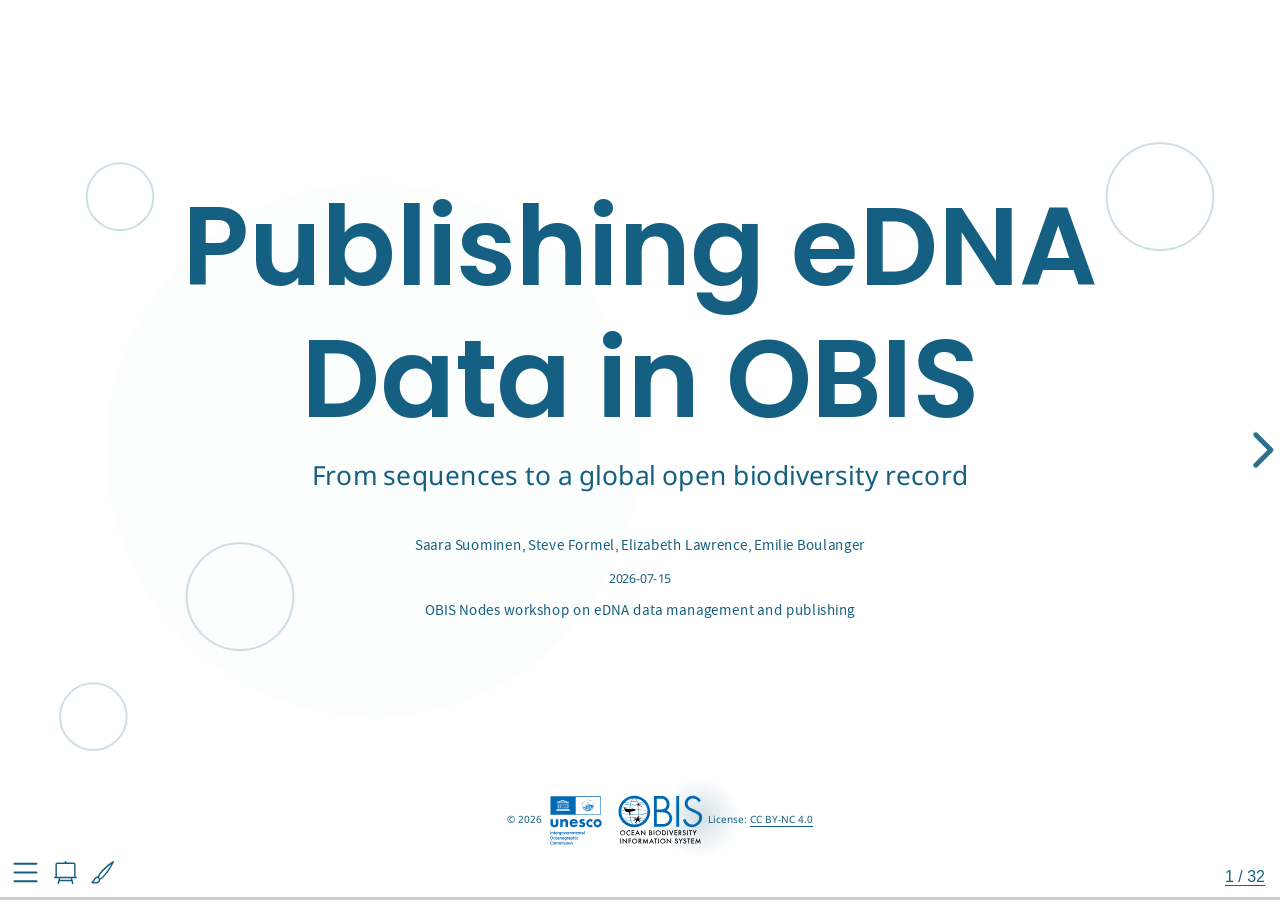
==== commit acc97cb6: "deploy: b7df567c82aab7550bfea95ce3c3fa5fd045050c" ====
--- a/index.html
+++ b/index.html
@@ -13,7 +13,7 @@
   <meta name="generator" content="quarto-1.9.38">
 
   <meta name="author" content="Saara Suominen, Steve Formel, Elizabeth Lawrence, Emilie Boulanger">
-  <meta name="dcterms.date" content="2026-07-09">
+  <meta name="dcterms.date" content="2026-07-15">
   <title>Publishing eDNA data in OBIS – Publishing eDNA Data in OBIS</title>
   <meta name="apple-mobile-web-app-capable" content="yes">
   <meta name="apple-mobile-web-app-status-bar-style" content="black-translucent">
@@ -215,7 +215,7 @@
 </div>
 </div>
 
-  <p class="date">2026-07-09</p>
+  <p class="date">2026-07-15</p>
 </section>
 <section>
 <section id="agenda" class="title-slide slide level1 center">
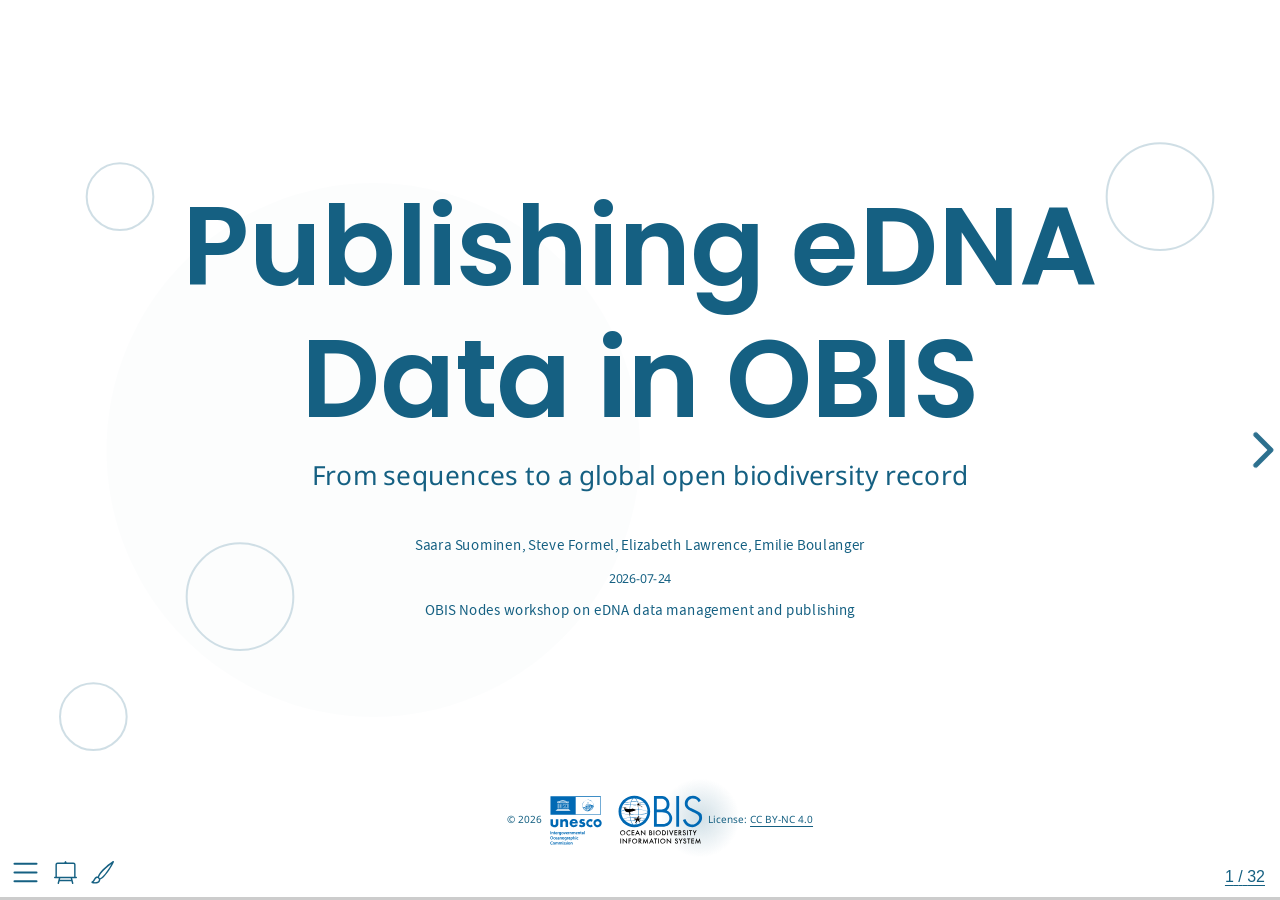
==== commit af1d9476: "deploy: e93d01515b62a1cf0d515889f37a0ee9a5a8dac6" ====
--- a/index.html
+++ b/index.html
@@ -6,14 +6,14 @@
 <script src="site_libs/quarto-html/tippy.umd.min.js"></script>
 <link href="site_libs/quarto-html/tippy.css" rel="stylesheet">
 <link href="site_libs/quarto-html/light-border.css" rel="stylesheet">
-<link href="site_libs/quarto-html/quarto-syntax-highlighting-15634bcf2e68342d4ad2dfa704d543f6.css" rel="stylesheet" id="quarto-text-highlighting-styles">
+<link href="site_libs/quarto-html/quarto-syntax-highlighting-64a204ab8560d761af7679ceaba22944.css" rel="stylesheet" id="quarto-text-highlighting-styles">
 <script src="site_libs/quarto-contrib/glightbox/glightbox.min.js"></script>
 <link href="site_libs/quarto-contrib/glightbox/glightbox.min.css" rel="stylesheet">
 <link href="site_libs/quarto-contrib/glightbox/lightbox.css" rel="stylesheet"><meta charset="utf-8">
-  <meta name="generator" content="quarto-1.9.38">
+  <meta name="generator" content="quarto-1.10.18">
 
   <meta name="author" content="Saara Suominen, Steve Formel, Elizabeth Lawrence, Emilie Boulanger">
-  <meta name="dcterms.date" content="2026-07-15">
+  <meta name="dcterms.date" content="2026-07-24">
   <title>Publishing eDNA data in OBIS – Publishing eDNA Data in OBIS</title>
   <meta name="apple-mobile-web-app-capable" content="yes">
   <meta name="apple-mobile-web-app-status-bar-style" content="black-translucent">
@@ -24,10 +24,13 @@
     /* Default styles provided by pandoc.
     ** See https://pandoc.org/MANUAL.html#variables-for-html for config info.
     */
-    code{white-space: pre-wrap;}
     span.smallcaps{font-variant: small-caps;}
-    div.columns{display: flex; gap: min(4vw, 1.5em);}
-    div.column{flex: auto; overflow-x: auto;}
+    div.columns{display: flex; gap: 1.5em;}
+    div.column{flex: auto;}
+    @media screen {
+    div.columns{gap: min(4vw, 1.5em);}
+    div.column{overflow-x: auto;}
+    }
     div.hanging-indent{margin-left: 1.5em; text-indent: -1.5em;}
     ul.task-list{list-style: none;}
     ul.task-list li input[type="checkbox"] {
@@ -210,12 +213,12 @@
 <div class="quarto-title-authors">
 <div class="quarto-title-author">
 <div class="quarto-title-author-name">
-Saara Suominen, Steve Formel, Elizabeth Lawrence, Emilie Boulanger 
-</div>
-</div>
-</div>
-
-  <p class="date">2026-07-15</p>
+Saara Suominen, Steve Formel, Elizabeth Lawrence, Emilie Boulanger
+</div>
+</div>
+</div>
+
+  <p class="date">2026-07-24</p>
 </section>
 <section>
 <section id="agenda" class="title-slide slide level1 center">
@@ -1261,13 +1264,13 @@
 </ul>
 <hr>
 <p><strong>How to find eDNA data in OBIS:</strong></p>
-<div class="code-copy-outer-scaffold"><div class="sourceCode" id="cb3"><pre class="sourceCode numberSource r number-lines code-with-copy"><code class="sourceCode r"><span id="cb3-1"><a></a><span class="fu">library</span>(robis)</span>
-<span id="cb3-2"><a></a></span>
-<span id="cb3-3"><a></a><span class="co"># Filter by DNA extension</span></span>
-<span id="cb3-4"><a></a><span class="fu">occurrence</span>(</span>
-<span id="cb3-5"><a></a>  <span class="at">hasextensions =</span> <span class="st">"DNADerivedData"</span>,</span>
-<span id="cb3-6"><a></a>  <span class="at">taxonid =</span> <span class="dv">127160</span>  <span class="co"># e.g. Actinopteri</span></span>
-<span id="cb3-7"><a></a>)</span></code></pre></div><button title="Copy to Clipboard" class="code-copy-button"><i class="bi"></i></button></div>
+<div class="code-copy-outer-scaffold"><div class="sourceCode" id="cb3"><pre class="sourceCode numberSource r number-lines code-with-copy"><code class="sourceCode r"><span id="cb3-1"><a aria-label="1"></a><span class="fu">library</span>(robis)</span>
+<span id="cb3-2"><a aria-label="2"></a></span>
+<span id="cb3-3"><a aria-label="3"></a><span class="co"># Filter by DNA extension</span></span>
+<span id="cb3-4"><a aria-label="4"></a><span class="fu">occurrence</span>(</span>
+<span id="cb3-5"><a aria-label="5"></a>  <span class="at">hasextensions =</span> <span class="st">"DNADerivedData"</span>,</span>
+<span id="cb3-6"><a aria-label="6"></a>  <span class="at">taxonid =</span> <span class="dv">127160</span>  <span class="co"># e.g. Actinopteri</span></span>
+<span id="cb3-7"><a aria-label="7"></a>)</span></code></pre></div><button title="Copy to Clipboard" class="code-copy-button"><i class="bi"></i></button></div>
 </div><div class="column" style="width:45%;">
 <div style="color:white; padding:12px; border-radius:8px; margin-bottom:8px;">
 <p>Species Distribution Modeling</p>
--- a/site_libs/quarto-html/quarto-syntax-highlighting-64a204ab8560d761af7679ceaba22944.css
+++ b/site_libs/quarto-html/quarto-syntax-highlighting-64a204ab8560d761af7679ceaba22944.css
@@ -0,0 +1,236 @@
+/* quarto syntax highlight colors */
+:root {
+  --quarto-hl-ot-color: #003B4F;
+  --quarto-hl-at-color: #657422;
+  --quarto-hl-ss-color: #20794D;
+  --quarto-hl-an-color: #5E5E5E;
+  --quarto-hl-fu-color: #4758AB;
+  --quarto-hl-st-color: #20794D;
+  --quarto-hl-cf-color: #003B4F;
+  --quarto-hl-op-color: #5E5E5E;
+  --quarto-hl-er-color: #AD0000;
+  --quarto-hl-bn-color: #AD0000;
+  --quarto-hl-al-color: #AD0000;
+  --quarto-hl-va-color: #111111;
+  --quarto-hl-bu-color: inherit;
+  --quarto-hl-ex-color: inherit;
+  --quarto-hl-pp-color: #AD0000;
+  --quarto-hl-in-color: #5E5E5E;
+  --quarto-hl-vs-color: #20794D;
+  --quarto-hl-wa-color: #5E5E5E;
+  --quarto-hl-do-color: #5E5E5E;
+  --quarto-hl-im-color: #00769E;
+  --quarto-hl-ch-color: #20794D;
+  --quarto-hl-dt-color: #AD0000;
+  --quarto-hl-fl-color: #AD0000;
+  --quarto-hl-co-color: #5E5E5E;
+  --quarto-hl-cv-color: #5E5E5E;
+  --quarto-hl-cn-color: #8f5902;
+  --quarto-hl-sc-color: #5E5E5E;
+  --quarto-hl-dv-color: #AD0000;
+  --quarto-hl-kw-color: #003B4F;
+}
+
+/* other quarto variables */
+:root {
+  --quarto-font-monospace: SFMono-Regular, Menlo, Monaco, Consolas, "Liberation Mono", "Courier New", monospace;
+}
+
+/* syntax highlight based on Pandoc's rules */
+pre > code.sourceCode > span {
+  color: #003B4F;
+}
+
+code.sourceCode > span {
+  color: #003B4F;
+}
+
+div.sourceCode,
+div.sourceCode pre.sourceCode {
+  color: #003B4F;
+}
+
+/* Normal */
+code span {
+  color: #003B4F;
+}
+
+/* Alert */
+code span.al {
+  color: #AD0000;
+  font-style: inherit;
+}
+
+/* Annotation */
+code span.an {
+  color: #5E5E5E;
+  font-style: inherit;
+}
+
+/* Attribute */
+code span.at {
+  color: #657422;
+  font-style: inherit;
+}
+
+/* BaseN */
+code span.bn {
+  color: #AD0000;
+  font-style: inherit;
+}
+
+/* BuiltIn */
+code span.bu {
+  font-style: inherit;
+}
+
+/* ControlFlow */
+code span.cf {
+  color: #003B4F;
+  font-weight: bold;
+  font-style: inherit;
+}
+
+/* Char */
+code span.ch {
+  color: #20794D;
+  font-style: inherit;
+}
+
+/* Constant */
+code span.cn {
+  color: #8f5902;
+  font-style: inherit;
+}
+
+/* Comment */
+code span.co {
+  color: #5E5E5E;
+  font-style: inherit;
+}
+
+/* CommentVar */
+code span.cv {
+  color: #5E5E5E;
+  font-style: italic;
+}
+
+/* Documentation */
+code span.do {
+  color: #5E5E5E;
+  font-style: italic;
+}
+
+/* DataType */
+code span.dt {
+  color: #AD0000;
+  font-style: inherit;
+}
+
+/* DecVal */
+code span.dv {
+  color: #AD0000;
+  font-style: inherit;
+}
+
+/* Error */
+code span.er {
+  color: #AD0000;
+  font-style: inherit;
+}
+
+/* Extension */
+code span.ex {
+  font-style: inherit;
+}
+
+/* Float */
+code span.fl {
+  color: #AD0000;
+  font-style: inherit;
+}
+
+/* Function */
+code span.fu {
+  color: #4758AB;
+  font-style: inherit;
+}
+
+/* Import */
+code span.im {
+  color: #00769E;
+  font-style: inherit;
+}
+
+/* Information */
+code span.in {
+  color: #5E5E5E;
+  font-style: inherit;
+}
+
+/* Keyword */
+code span.kw {
+  color: #003B4F;
+  font-weight: bold;
+  font-style: inherit;
+}
+
+/* Operator */
+code span.op {
+  color: #5E5E5E;
+  font-style: inherit;
+}
+
+/* Other */
+code span.ot {
+  color: #003B4F;
+  font-style: inherit;
+}
+
+/* Preprocessor */
+code span.pp {
+  color: #AD0000;
+  font-style: inherit;
+}
+
+/* SpecialChar */
+code span.sc {
+  color: #5E5E5E;
+  font-style: inherit;
+}
+
+/* SpecialString */
+code span.ss {
+  color: #20794D;
+  font-style: inherit;
+}
+
+/* String */
+code span.st {
+  color: #20794D;
+  font-style: inherit;
+}
+
+/* Variable */
+code span.va {
+  color: #111111;
+  font-style: inherit;
+}
+
+/* VerbatimString */
+code span.vs {
+  color: #20794D;
+  font-style: inherit;
+}
+
+/* Warning */
+code span.wa {
+  color: #5E5E5E;
+  font-style: italic;
+}
+
+.prevent-inlining {
+  content: "</";
+}
+
+/*# sourceMappingURL=9d8d5bb603a83b8298b89080a598c93b.css.map */
